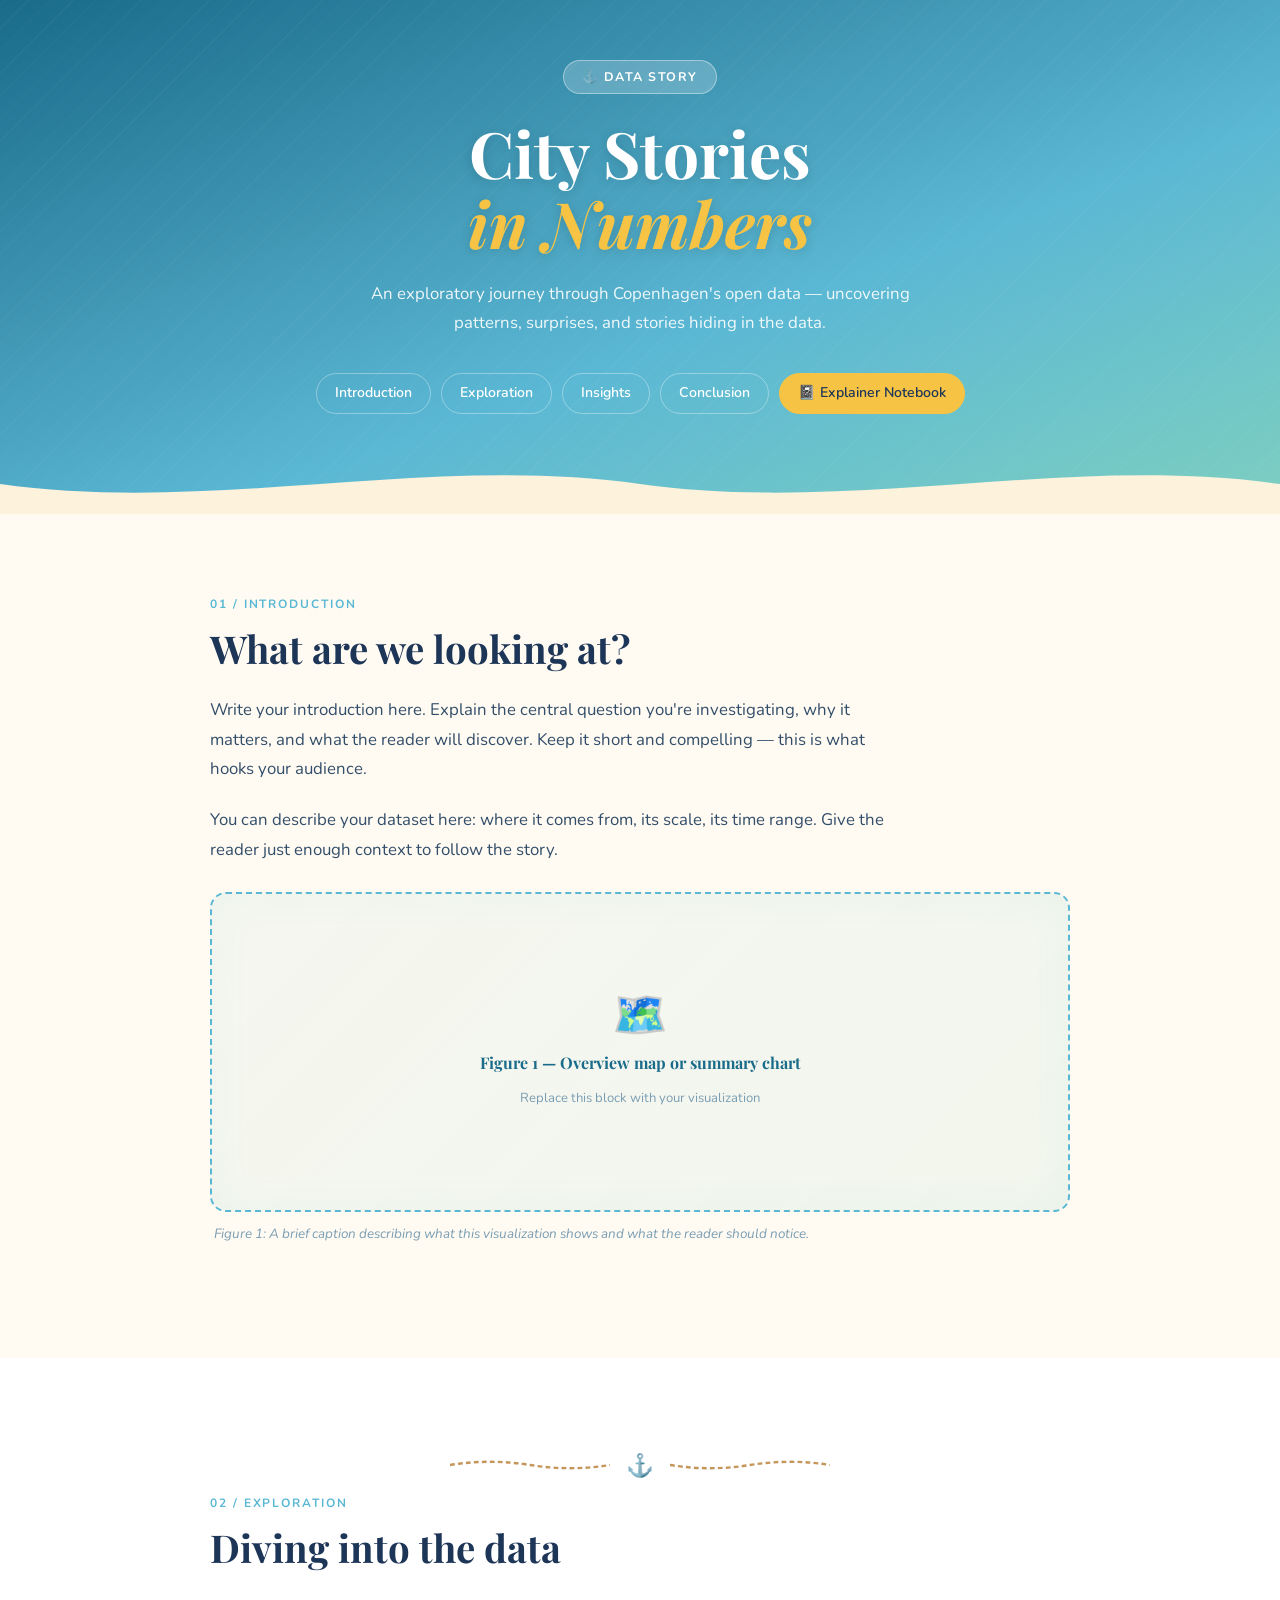
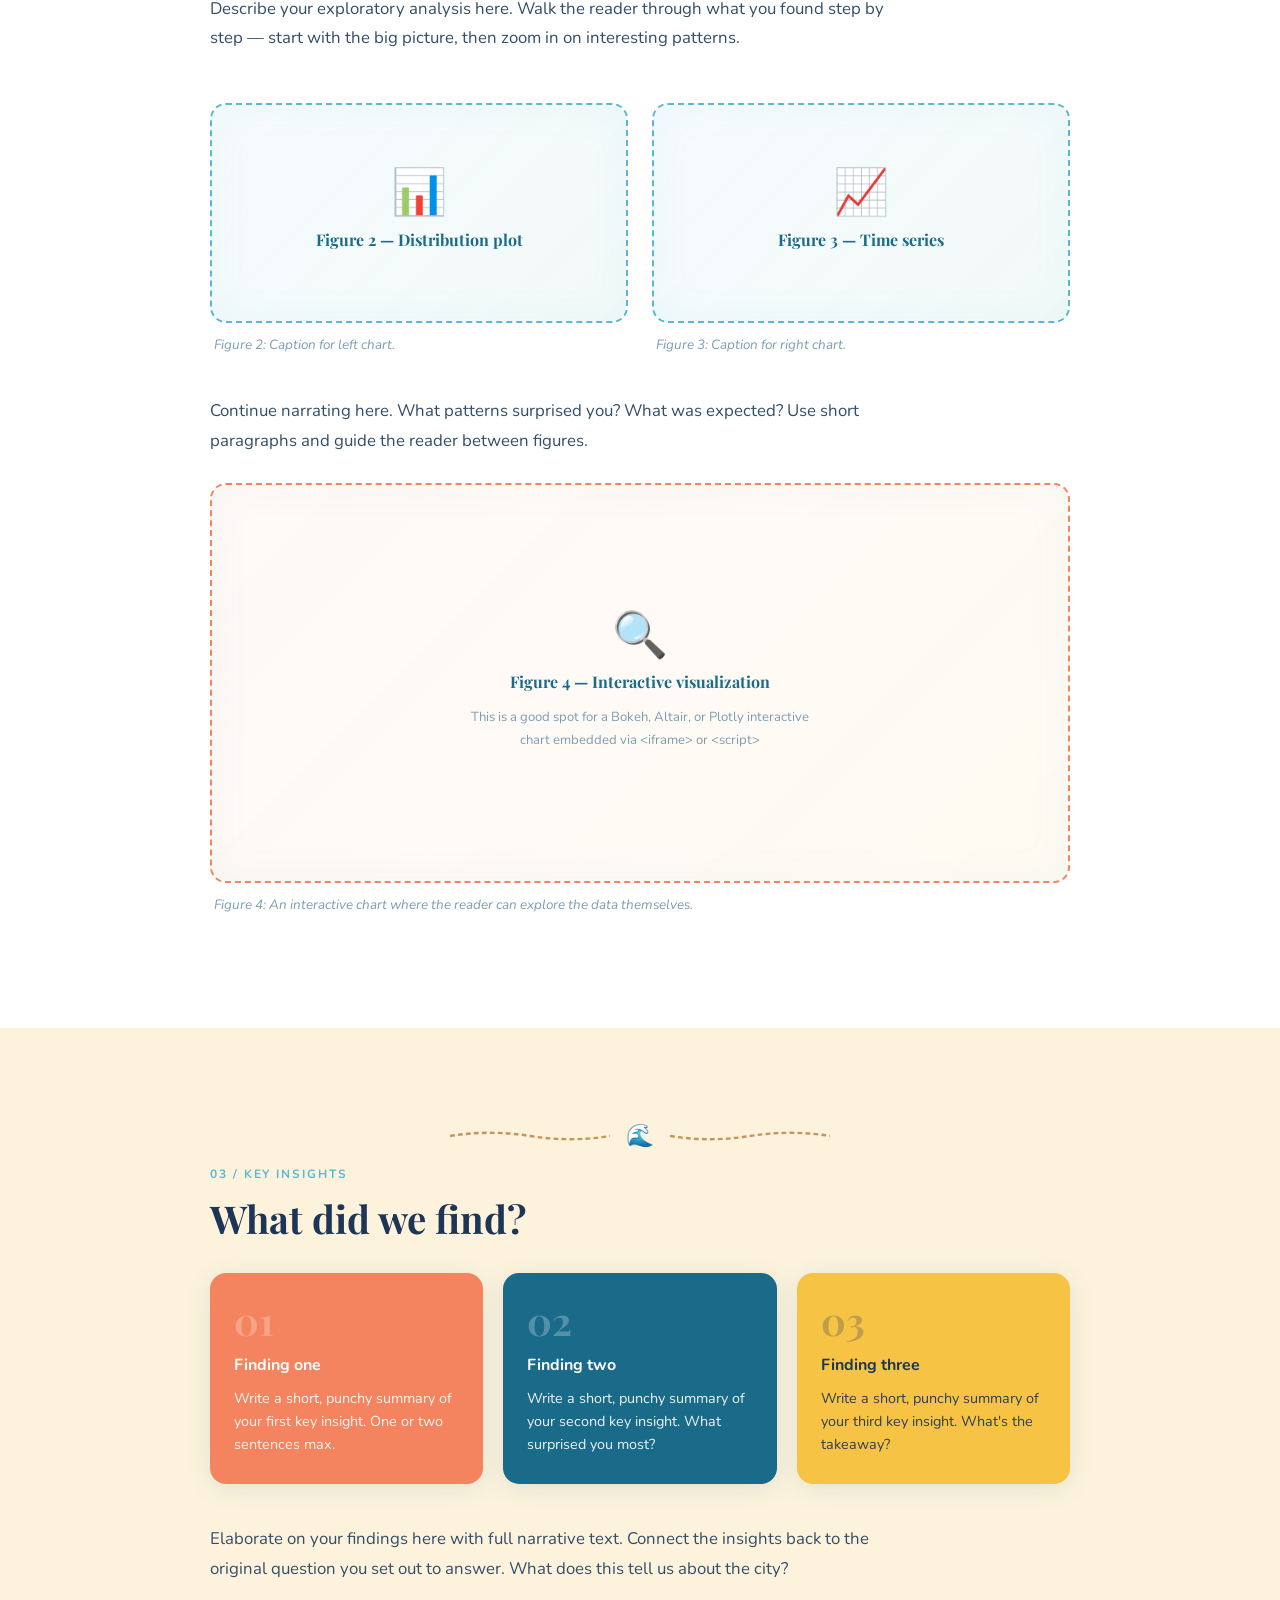
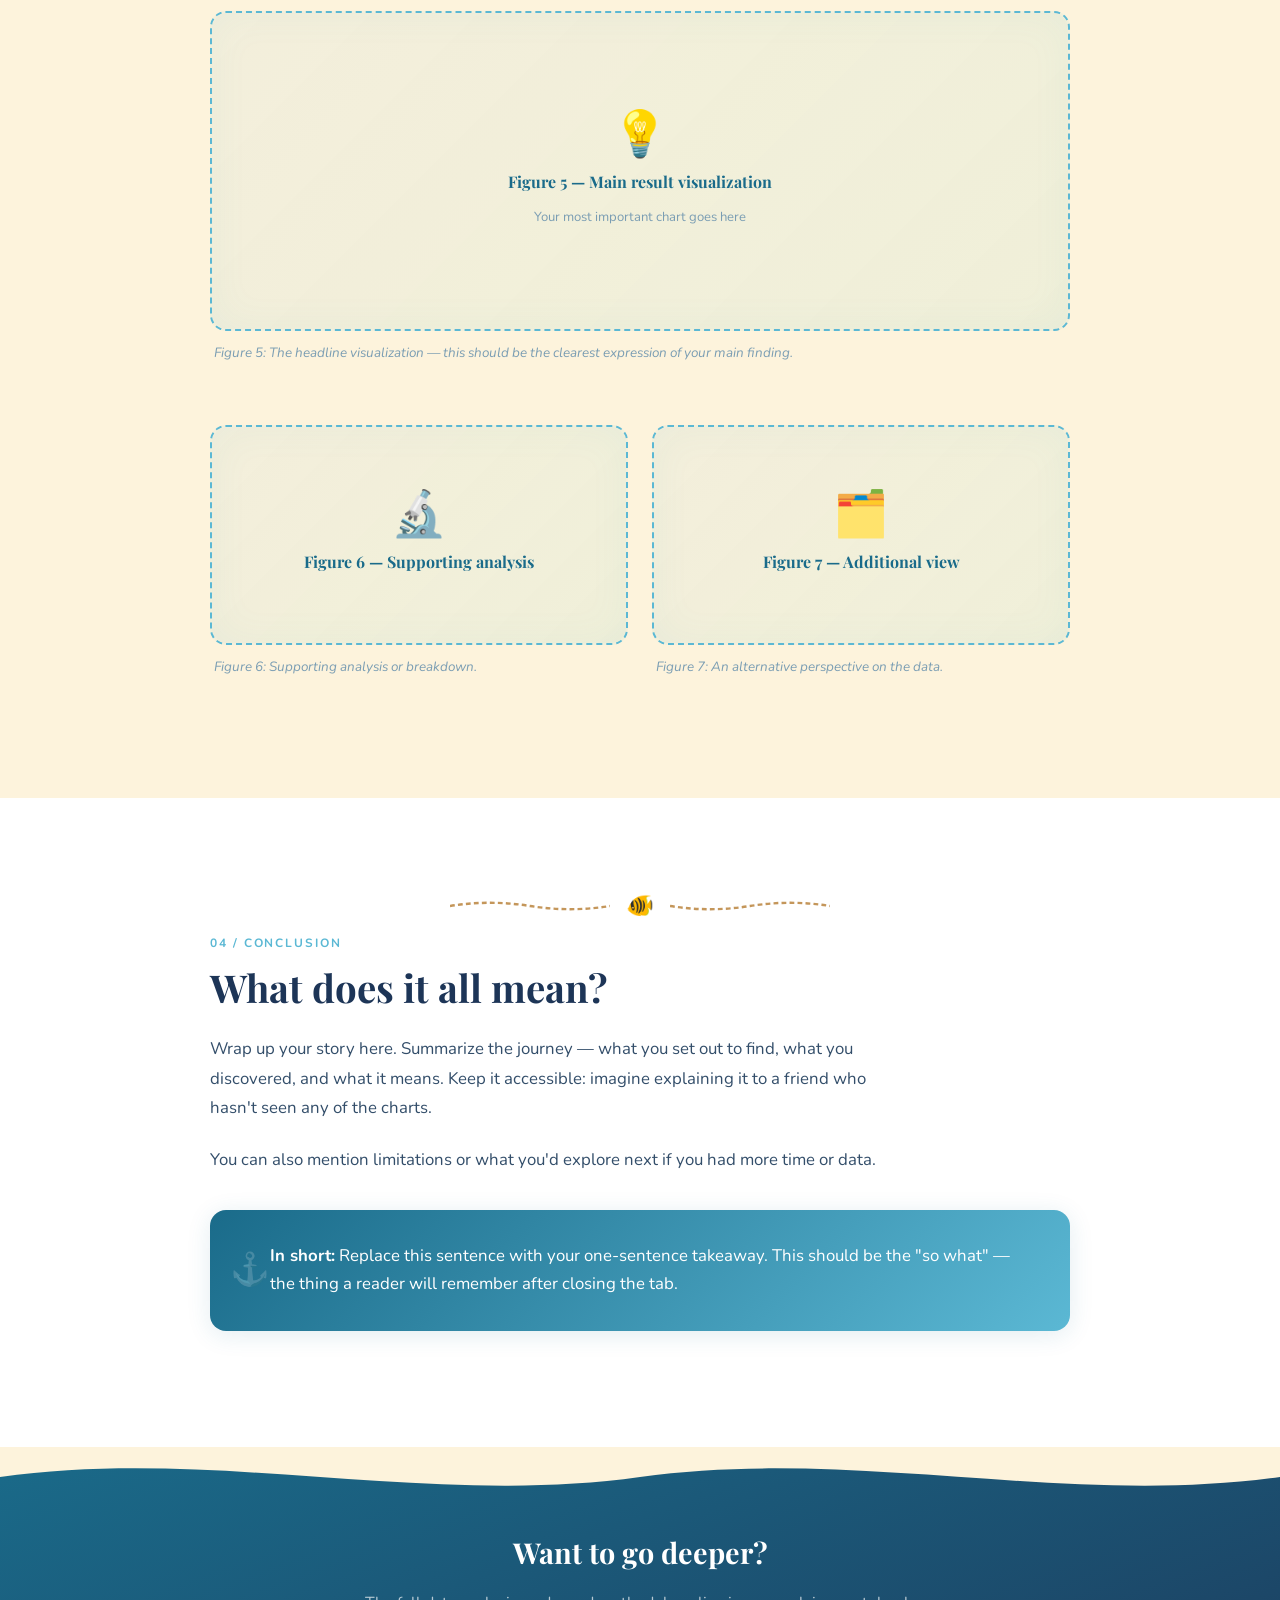
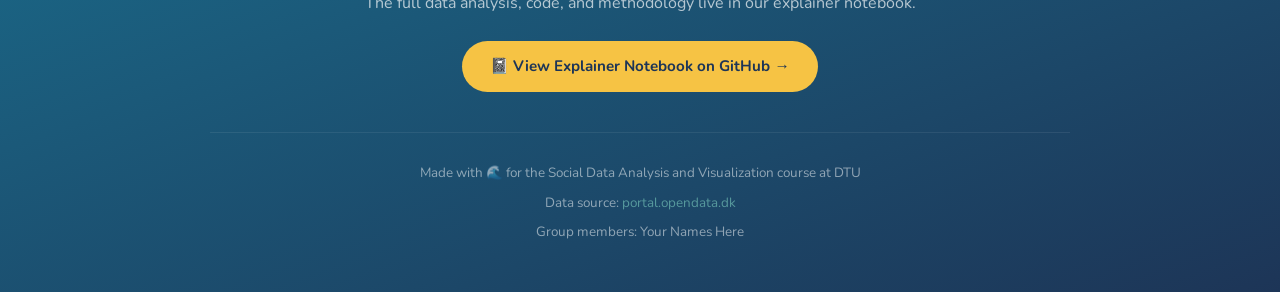
==== index.html @ cef535d0 "happy style website" ====
<!DOCTYPE html>
<html lang="en">
<head>
  <meta charset="UTF-8" />
  <meta name="viewport" content="width=device-width, initial-scale=1.0" />
  <title>Copenhagen City Data — A Data Story</title>
  <link rel="stylesheet" href="style.css" />
  <link href="https://fonts.googleapis.com/css2?family=Playfair+Display:ital,wght@0,700;1,400&family=Nunito:wght@400;600;700&display=swap" rel="stylesheet" />
</head>
<body>

  <!-- ░░ HEADER ░░ -->
  <header class="site-header">
    <div class="waves-top">
      <svg viewBox="0 0 1440 80" preserveAspectRatio="none" xmlns="http://www.w3.org/2000/svg">
        <path d="M0,40 C240,80 480,0 720,40 C960,80 1200,0 1440,40 L1440,80 L0,80 Z" fill="var(--sand)"/>
      </svg>
    </div>
    <div class="header-inner">
      <div class="header-badge">⚓ Data Story</div>
      <h1 class="site-title">City Stories<br /><em>in Numbers</em></h1>
      <p class="site-subtitle">
        An exploratory journey through Copenhagen's open data — uncovering patterns, surprises, and stories hiding in the data.
      </p>
      <nav class="site-nav">
        <a href="#intro">Introduction</a>
        <a href="#exploration">Exploration</a>
        <a href="#insights">Insights</a>
        <a href="#conclusion">Conclusion</a>
        <a href="#notebook" class="nav-highlight">📓 Explainer Notebook</a>
      </nav>
    </div>
  </header>

  <main>

    <!-- ░░ SECTION 1 — INTRODUCTION ░░ -->
    <section id="intro" class="section section--intro">
      <div class="section-inner">
        <div class="section-label">01 / Introduction</div>
        <h2 class="section-title">What are we looking at?</h2>
        <p class="body-text">
          Write your introduction here. Explain the central question you're investigating, why it matters, and what the reader will discover. Keep it short and compelling — this is what hooks your audience.
        </p>
        <p class="body-text">
          You can describe your dataset here: where it comes from, its scale, its time range. Give the reader just enough context to follow the story.
        </p>

        <!-- FIGURE PLACEHOLDER -->
        <div class="figure-placeholder">
          <div class="figure-placeholder__inner">
            <span class="figure-placeholder__icon">🗺️</span>
            <span class="figure-placeholder__label">Figure 1 — Overview map or summary chart</span>
            <span class="figure-placeholder__hint">Replace this block with your visualization</span>
          </div>
        </div>

        <p class="caption">Figure 1: A brief caption describing what this visualization shows and what the reader should notice.</p>
      </div>
    </section>

    <!-- ░░ SECTION 2 — EXPLORATION ░░ -->
    <section id="exploration" class="section section--exploration">
      <div class="rope-divider">
        <svg viewBox="0 0 200 20" xmlns="http://www.w3.org/2000/svg"><path d="M0,10 Q50,2 100,10 Q150,18 200,10" stroke="var(--rope)" stroke-width="3" fill="none" stroke-dasharray="6 4"/></svg>
        <span>⚓</span>
        <svg viewBox="0 0 200 20" xmlns="http://www.w3.org/2000/svg"><path d="M0,10 Q50,18 100,10 Q150,2 200,10" stroke="var(--rope)" stroke-width="3" fill="none" stroke-dasharray="6 4"/></svg>
      </div>
      <div class="section-inner">
        <div class="section-label">02 / Exploration</div>
        <h2 class="section-title">Diving into the data</h2>
        <p class="body-text">
          Describe your exploratory analysis here. Walk the reader through what you found step by step — start with the big picture, then zoom in on interesting patterns.
        </p>

        <!-- TWO-COLUMN FIGURES -->
        <div class="figure-grid figure-grid--2col">
          <div>
            <div class="figure-placeholder figure-placeholder--sm">
              <div class="figure-placeholder__inner">
                <span class="figure-placeholder__icon">📊</span>
                <span class="figure-placeholder__label">Figure 2 — Distribution plot</span>
              </div>
            </div>
            <p class="caption">Figure 2: Caption for left chart.</p>
          </div>
          <div>
            <div class="figure-placeholder figure-placeholder--sm">
              <div class="figure-placeholder__inner">
                <span class="figure-placeholder__icon">📈</span>
                <span class="figure-placeholder__label">Figure 3 — Time series</span>
              </div>
            </div>
            <p class="caption">Figure 3: Caption for right chart.</p>
          </div>
        </div>

        <p class="body-text">
          Continue narrating here. What patterns surprised you? What was expected? Use short paragraphs and guide the reader between figures.
        </p>

        <!-- WIDE INTERACTIVE FIGURE -->
        <div class="figure-placeholder figure-placeholder--interactive">
          <div class="figure-placeholder__inner">
            <span class="figure-placeholder__icon">🔍</span>
            <span class="figure-placeholder__label">Figure 4 — Interactive visualization</span>
            <span class="figure-placeholder__hint">This is a good spot for a Bokeh, Altair, or Plotly interactive chart embedded via &lt;iframe&gt; or &lt;script&gt;</span>
          </div>
        </div>
        <p class="caption">Figure 4: An interactive chart where the reader can explore the data themselves.</p>
      </div>
    </section>

    <!-- ░░ SECTION 3 — INSIGHTS ░░ -->
    <section id="insights" class="section section--insights">
      <div class="rope-divider">
        <svg viewBox="0 0 200 20" xmlns="http://www.w3.org/2000/svg"><path d="M0,10 Q50,2 100,10 Q150,18 200,10" stroke="var(--rope)" stroke-width="3" fill="none" stroke-dasharray="6 4"/></svg>
        <span>🌊</span>
        <svg viewBox="0 0 200 20" xmlns="http://www.w3.org/2000/svg"><path d="M0,10 Q50,18 100,10 Q150,2 200,10" stroke="var(--rope)" stroke-width="3" fill="none" stroke-dasharray="6 4"/></svg>
      </div>
      <div class="section-inner">
        <div class="section-label">03 / Key Insights</div>
        <h2 class="section-title">What did we find?</h2>

        <!-- INSIGHT CARDS -->
        <div class="insight-cards">
          <div class="insight-card insight-card--coral">
            <div class="insight-card__number">01</div>
            <h3>Finding one</h3>
            <p>Write a short, punchy summary of your first key insight. One or two sentences max.</p>
          </div>
          <div class="insight-card insight-card--blue">
            <div class="insight-card__number">02</div>
            <h3>Finding two</h3>
            <p>Write a short, punchy summary of your second key insight. What surprised you most?</p>
          </div>
          <div class="insight-card insight-card--yellow">
            <div class="insight-card__number">03</div>
            <h3>Finding three</h3>
            <p>Write a short, punchy summary of your third key insight. What's the takeaway?</p>
          </div>
        </div>

        <p class="body-text">
          Elaborate on your findings here with full narrative text. Connect the insights back to the original question you set out to answer. What does this tell us about the city?
        </p>

        <!-- MAIN INSIGHT FIGURE -->
        <div class="figure-placeholder">
          <div class="figure-placeholder__inner">
            <span class="figure-placeholder__icon">💡</span>
            <span class="figure-placeholder__label">Figure 5 — Main result visualization</span>
            <span class="figure-placeholder__hint">Your most important chart goes here</span>
          </div>
        </div>
        <p class="caption">Figure 5: The headline visualization — this should be the clearest expression of your main finding.</p>

        <!-- TWO MORE FIGURES -->
        <div class="figure-grid figure-grid--2col">
          <div>
            <div class="figure-placeholder figure-placeholder--sm">
              <div class="figure-placeholder__inner">
                <span class="figure-placeholder__icon">🔬</span>
                <span class="figure-placeholder__label">Figure 6 — Supporting analysis</span>
              </div>
            </div>
            <p class="caption">Figure 6: Supporting analysis or breakdown.</p>
          </div>
          <div>
            <div class="figure-placeholder figure-placeholder--sm">
              <div class="figure-placeholder__inner">
                <span class="figure-placeholder__icon">🗂️</span>
                <span class="figure-placeholder__label">Figure 7 — Additional view</span>
              </div>
            </div>
            <p class="caption">Figure 7: An alternative perspective on the data.</p>
          </div>
        </div>
      </div>
    </section>

    <!-- ░░ SECTION 4 — CONCLUSION ░░ -->
    <section id="conclusion" class="section section--conclusion">
      <div class="rope-divider">
        <svg viewBox="0 0 200 20" xmlns="http://www.w3.org/2000/svg"><path d="M0,10 Q50,2 100,10 Q150,18 200,10" stroke="var(--rope)" stroke-width="3" fill="none" stroke-dasharray="6 4"/></svg>
        <span>🐠</span>
        <svg viewBox="0 0 200 20" xmlns="http://www.w3.org/2000/svg"><path d="M0,10 Q50,18 100,10 Q150,2 200,10" stroke="var(--rope)" stroke-width="3" fill="none" stroke-dasharray="6 4"/></svg>
      </div>
      <div class="section-inner">
        <div class="section-label">04 / Conclusion</div>
        <h2 class="section-title">What does it all mean?</h2>
        <p class="body-text">
          Wrap up your story here. Summarize the journey — what you set out to find, what you discovered, and what it means. Keep it accessible: imagine explaining it to a friend who hasn't seen any of the charts.
        </p>
        <p class="body-text">
          You can also mention limitations or what you'd explore next if you had more time or data.
        </p>

        <div class="conclusion-box">
          <span class="conclusion-box__anchor">⚓</span>
          <p><strong>In short:</strong> Replace this sentence with your one-sentence takeaway. This should be the "so what" — the thing a reader will remember after closing the tab.</p>
        </div>
      </div>
    </section>

  </main>

  <!-- ░░ FOOTER ░░ -->
  <footer class="site-footer" id="notebook">
    <div class="waves-bottom">
      <svg viewBox="0 0 1440 80" preserveAspectRatio="none" xmlns="http://www.w3.org/2000/svg">
        <path d="M0,40 C240,0 480,80 720,40 C960,0 1200,80 1440,40 L1440,0 L0,0 Z" fill="var(--sand)"/>
      </svg>
    </div>
    <div class="footer-inner">
      <h3>Want to go deeper?</h3>
      <p>The full data analysis, code, and methodology live in our explainer notebook.</p>
      <a href="#" class="notebook-link">📓 View Explainer Notebook on GitHub →</a>
      <div class="footer-meta">
        <p>Made with 🌊 for the Social Data Analysis and Visualization course at DTU</p>
        <p>Data source: <a href="https://portal.opendata.dk" target="_blank">portal.opendata.dk</a></p>
        <p>Group members: Your Names Here</p>
      </div>
    </div>
  </footer>

</body>
</html>
---- style.css ----
/* ============================================================
   MARITIME DATA STORY — style.css
   Happy coastal palette: sky blue, coral, sandy yellow, seafoam
   ============================================================ */

/* ── CSS VARIABLES ─────────────────────────────────────────── */
:root {
  --ocean:      #1a6b8a;
  --sky:        #5bb8d4;
  --seafoam:    #7ecfc0;
  --coral:      #f4845f;
  --sun:        #f6c344;
  --sand:       #fdf3dc;
  --light-sand: #fffbf2;
  --dark:       #1d3557;
  --rope:       #c4965a;
  --white:      #ffffff;

  --font-display: 'Playfair Display', Georgia, serif;
  --font-body:    'Nunito', sans-serif;

  --max-w: 860px;
  --radius: 16px;
  --shadow: 0 4px 24px rgba(26, 107, 138, 0.12);
}

/* ── RESET & BASE ───────────────────────────────────────────── */
*, *::before, *::after { box-sizing: border-box; margin: 0; padding: 0; }

html { scroll-behavior: smooth; }

body {
  font-family: var(--font-body);
  background-color: var(--light-sand);
  color: var(--dark);
  line-height: 1.75;
  overflow-x: hidden;
}

/* ── HEADER ─────────────────────────────────────────────────── */
.site-header {
  position: relative;
  background: linear-gradient(160deg, var(--ocean) 0%, var(--sky) 60%, var(--seafoam) 100%);
  color: var(--white);
  padding: 60px 20px 100px;
  text-align: center;
  overflow: hidden;
}

/* subtle wave texture overlay */
.site-header::before {
  content: '';
  position: absolute;
  inset: 0;
  background-image: repeating-linear-gradient(
    -45deg,
    rgba(255,255,255,0.03) 0px,
    rgba(255,255,255,0.03) 1px,
    transparent 1px,
    transparent 16px
  );
  pointer-events: none;
}

.waves-top {
  position: absolute;
  bottom: 0; left: 0; right: 0;
  line-height: 0;
}
.waves-top svg { width: 100%; height: 60px; display: block; }

.header-inner {
  position: relative;
  max-width: var(--max-w);
  margin: 0 auto;
  animation: fadeUp 0.8s ease both;
}

.header-badge {
  display: inline-block;
  background: rgba(255,255,255,0.2);
  border: 1.5px solid rgba(255,255,255,0.4);
  border-radius: 999px;
  font-size: 0.78rem;
  font-weight: 700;
  letter-spacing: 0.12em;
  text-transform: uppercase;
  padding: 5px 18px;
  margin-bottom: 24px;
}

.site-title {
  font-family: var(--font-display);
  font-size: clamp(2.4rem, 6vw, 4rem);
  line-height: 1.1;
  margin-bottom: 20px;
  text-shadow: 0 2px 12px rgba(0,0,0,0.15);
}
.site-title em {
  font-style: italic;
  color: var(--sun);
}

.site-subtitle {
  font-size: 1.05rem;
  opacity: 0.9;
  max-width: 580px;
  margin: 0 auto 36px;
}

/* NAV */
.site-nav {
  display: flex;
  flex-wrap: wrap;
  justify-content: center;
  gap: 10px;
}
.site-nav a {
  color: var(--white);
  text-decoration: none;
  font-size: 0.88rem;
  font-weight: 600;
  padding: 7px 18px;
  border: 1.5px solid rgba(255,255,255,0.35);
  border-radius: 999px;
  transition: background 0.2s, border-color 0.2s;
}
.site-nav a:hover {
  background: rgba(255,255,255,0.18);
  border-color: rgba(255,255,255,0.7);
}
.site-nav .nav-highlight {
  background: var(--sun);
  color: var(--dark);
  border-color: var(--sun);
}
.site-nav .nav-highlight:hover {
  background: #f9d06a;
  border-color: #f9d06a;
}

/* ── SECTION BASE ────────────────────────────────────────────── */
.section {
  padding: 80px 20px;
}
.section-inner {
  max-width: var(--max-w);
  margin: 0 auto;
}
.section-label {
  font-size: 0.75rem;
  font-weight: 700;
  letter-spacing: 0.16em;
  text-transform: uppercase;
  color: var(--sky);
  margin-bottom: 10px;
}
.section-title {
  font-family: var(--font-display);
  font-size: clamp(1.6rem, 3.5vw, 2.4rem);
  color: var(--dark);
  margin-bottom: 24px;
  line-height: 1.2;
}
.body-text {
  font-size: 1.05rem;
  color: #334e6a;
  margin-bottom: 22px;
  max-width: 680px;
}

/* ── ALTERNATING SECTION BACKGROUNDS ────────────────────────── */
.section--intro      { background: var(--light-sand); }
.section--exploration{ background: var(--white); }
.section--insights   { background: var(--sand); }
.section--conclusion { background: var(--white); }

/* ── ROPE DIVIDER ────────────────────────────────────────────── */
.rope-divider {
  display: flex;
  align-items: center;
  justify-content: center;
  gap: 16px;
  padding: 8px 20px;
  font-size: 1.4rem;
}
.rope-divider svg { width: 160px; height: 20px; flex-shrink: 0; }

/* ── FIGURE PLACEHOLDERS ─────────────────────────────────────── */
.figure-placeholder {
  width: 100%;
  min-height: 320px;
  border: 2.5px dashed var(--sky);
  border-radius: var(--radius);
  background: linear-gradient(135deg, rgba(91,184,212,0.06) 0%, rgba(126,207,192,0.1) 100%);
  display: flex;
  align-items: center;
  justify-content: center;
  margin: 28px 0 10px;
  transition: border-color 0.2s, background 0.2s;
  position: relative;
  overflow: hidden;
}

/* soft inner glow */
.figure-placeholder::after {
  content: '';
  position: absolute;
  inset: 0;
  border-radius: var(--radius);
  box-shadow: inset 0 0 40px rgba(91,184,212,0.06);
  pointer-events: none;
}

.figure-placeholder:hover {
  border-color: var(--ocean);
  background: linear-gradient(135deg, rgba(91,184,212,0.1) 0%, rgba(126,207,192,0.15) 100%);
}

.figure-placeholder--sm { min-height: 220px; }

.figure-placeholder--interactive {
  min-height: 400px;
  border-color: var(--coral);
  background: linear-gradient(135deg, rgba(244,132,95,0.05) 0%, rgba(246,195,68,0.07) 100%);
}
.figure-placeholder--interactive:hover { border-color: #d96a43; }

.figure-placeholder__inner {
  display: flex;
  flex-direction: column;
  align-items: center;
  gap: 10px;
  text-align: center;
  padding: 24px;
}
.figure-placeholder__icon  { font-size: 2.8rem; line-height: 1; }
.figure-placeholder__label {
  font-family: var(--font-display);
  font-size: 1rem;
  color: var(--ocean);
  font-weight: 700;
}
.figure-placeholder__hint {
  font-size: 0.82rem;
  color: #7a9db3;
  max-width: 340px;
}

/* ── CAPTION ─────────────────────────────────────────────────── */
.caption {
  font-size: 0.84rem;
  color: #7a9db3;
  font-style: italic;
  margin-bottom: 32px;
  padding-left: 4px;
}

/* ── FIGURE GRID ─────────────────────────────────────────────── */
.figure-grid { margin: 16px 0 8px; }
.figure-grid--2col {
  display: grid;
  grid-template-columns: 1fr 1fr;
  gap: 24px;
}
@media (max-width: 600px) {
  .figure-grid--2col { grid-template-columns: 1fr; }
}

/* ── INSIGHT CARDS ───────────────────────────────────────────── */
.insight-cards {
  display: grid;
  grid-template-columns: repeat(3, 1fr);
  gap: 20px;
  margin: 32px 0 40px;
}
@media (max-width: 680px) {
  .insight-cards { grid-template-columns: 1fr; }
}

.insight-card {
  border-radius: var(--radius);
  padding: 28px 24px;
  box-shadow: var(--shadow);
  position: relative;
  transition: transform 0.2s, box-shadow 0.2s;
}
.insight-card:hover {
  transform: translateY(-4px);
  box-shadow: 0 10px 32px rgba(26,107,138,0.18);
}

.insight-card--coral  { background: var(--coral); color: var(--white); }
.insight-card--blue   { background: var(--ocean); color: var(--white); }
.insight-card--yellow { background: var(--sun);   color: var(--dark); }

.insight-card__number {
  font-family: var(--font-display);
  font-size: 2.4rem;
  font-weight: 700;
  opacity: 0.25;
  line-height: 1;
  margin-bottom: 12px;
}
.insight-card h3 {
  font-size: 1rem;
  font-weight: 700;
  margin-bottom: 8px;
}
.insight-card p { font-size: 0.9rem; line-height: 1.6; opacity: 0.92; }

/* ── CONCLUSION BOX ──────────────────────────────────────────── */
.conclusion-box {
  background: linear-gradient(135deg, var(--ocean) 0%, var(--sky) 100%);
  color: var(--white);
  border-radius: var(--radius);
  padding: 32px 36px 32px 60px;
  margin: 36px 0;
  position: relative;
  font-size: 1.05rem;
  line-height: 1.7;
  box-shadow: var(--shadow);
}
.conclusion-box__anchor {
  position: absolute;
  left: 20px;
  top: 50%;
  transform: translateY(-50%);
  font-size: 2rem;
  opacity: 0.4;
}

/* ── FOOTER ──────────────────────────────────────────────────── */
.site-footer {
  position: relative;
  background: linear-gradient(160deg, var(--ocean), var(--dark));
  color: rgba(255,255,255,0.85);
  text-align: center;
  padding: 80px 20px 48px;
}
.waves-bottom {
  position: absolute;
  top: 0; left: 0; right: 0;
  line-height: 0;
}
.waves-bottom svg { width: 100%; height: 60px; display: block; }

.footer-inner {
  position: relative;
  max-width: var(--max-w);
  margin: 0 auto;
}
.footer-inner h3 {
  font-family: var(--font-display);
  font-size: 1.8rem;
  color: var(--white);
  margin-bottom: 12px;
}
.footer-inner > p { margin-bottom: 24px; opacity: 0.8; }

.notebook-link {
  display: inline-block;
  background: var(--sun);
  color: var(--dark);
  text-decoration: none;
  font-weight: 700;
  font-size: 0.95rem;
  padding: 12px 28px;
  border-radius: 999px;
  transition: background 0.2s, transform 0.15s;
  margin-bottom: 40px;
}
.notebook-link:hover { background: #f9d06a; transform: translateY(-2px); }

.footer-meta {
  border-top: 1px solid rgba(255,255,255,0.12);
  padding-top: 28px;
  font-size: 0.84rem;
  opacity: 0.6;
  display: flex;
  flex-direction: column;
  gap: 6px;
}
.footer-meta a { color: var(--seafoam); text-decoration: none; }
.footer-meta a:hover { color: var(--sun); }

/* ── ANIMATIONS ──────────────────────────────────────────────── */
@keyframes fadeUp {
  from { opacity: 0; transform: translateY(24px); }
  to   { opacity: 1; transform: translateY(0); }
}

/* ── SCROLLBAR ───────────────────────────────────────────────── */
::-webkit-scrollbar { width: 8px; }
::-webkit-scrollbar-track { background: var(--sand); }
::-webkit-scrollbar-thumb { background: var(--sky); border-radius: 999px; }
::-webkit-scrollbar-thumb:hover { background: var(--ocean); }
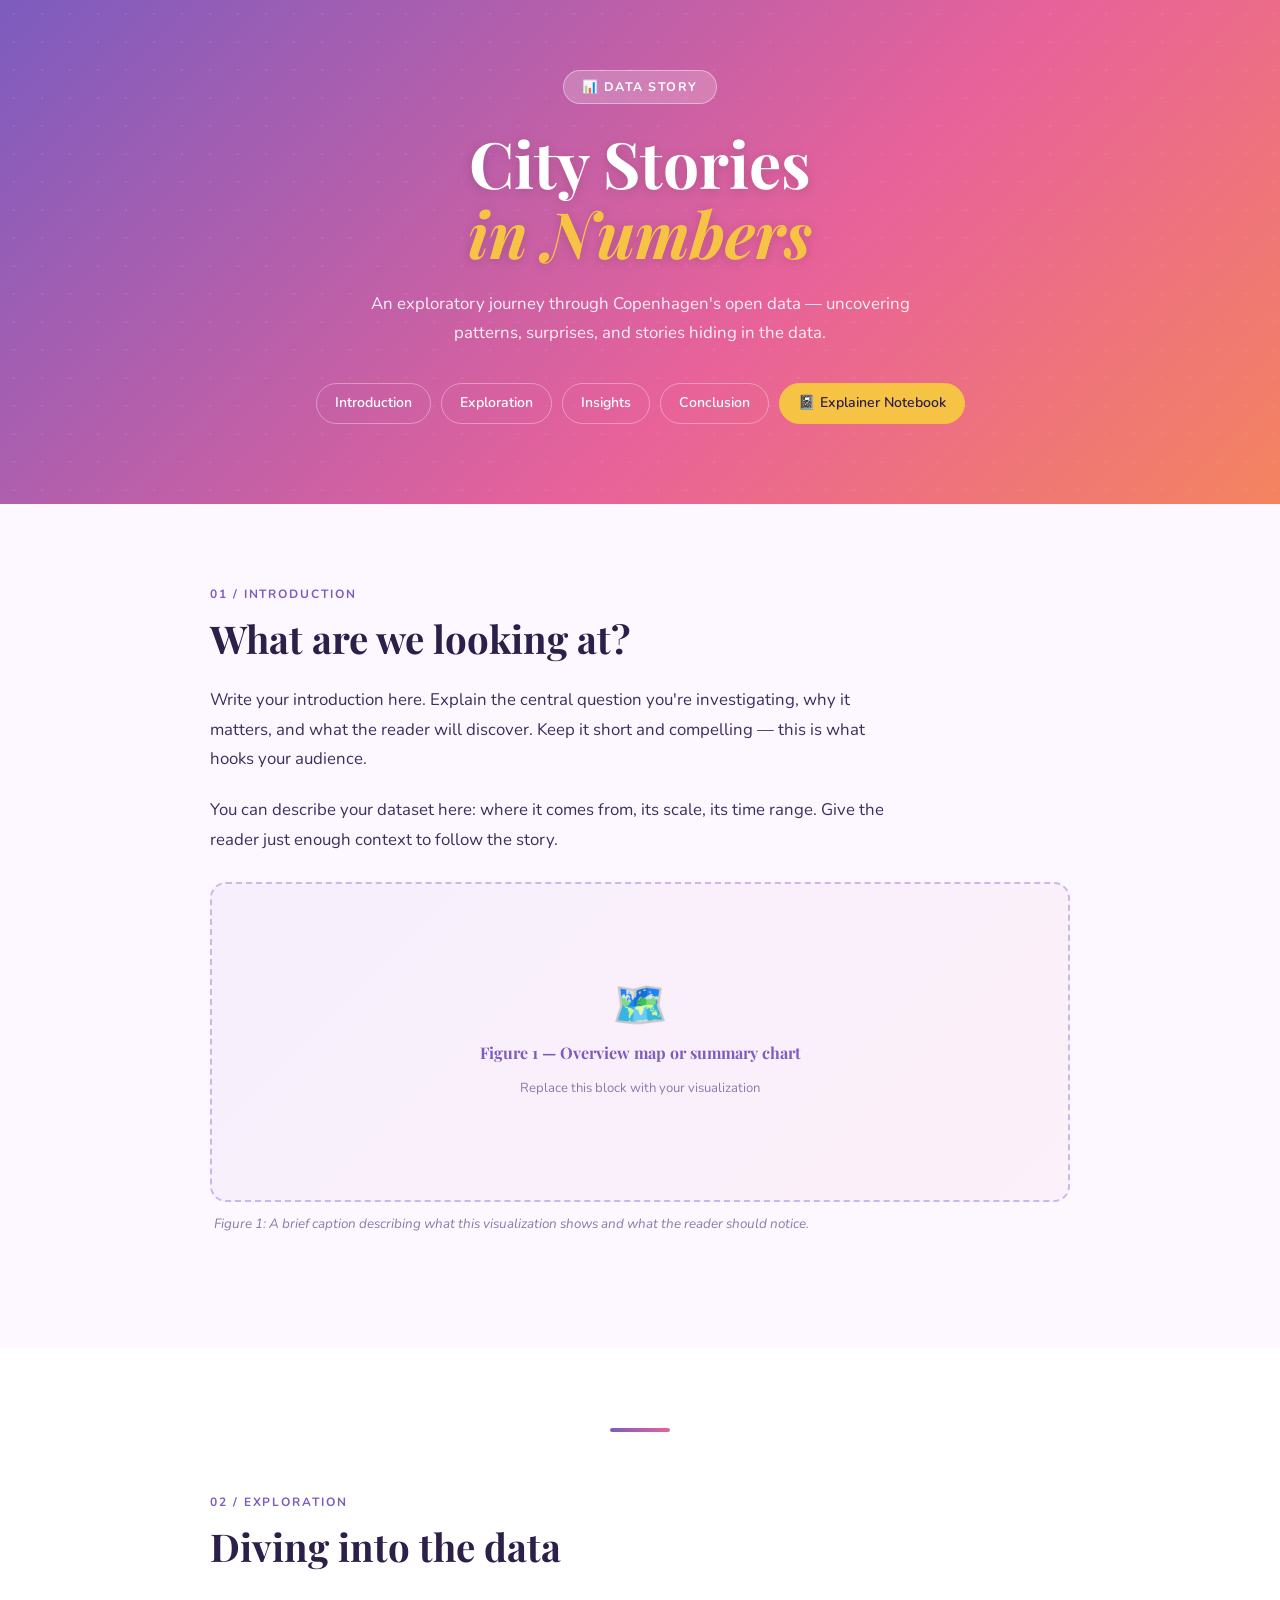
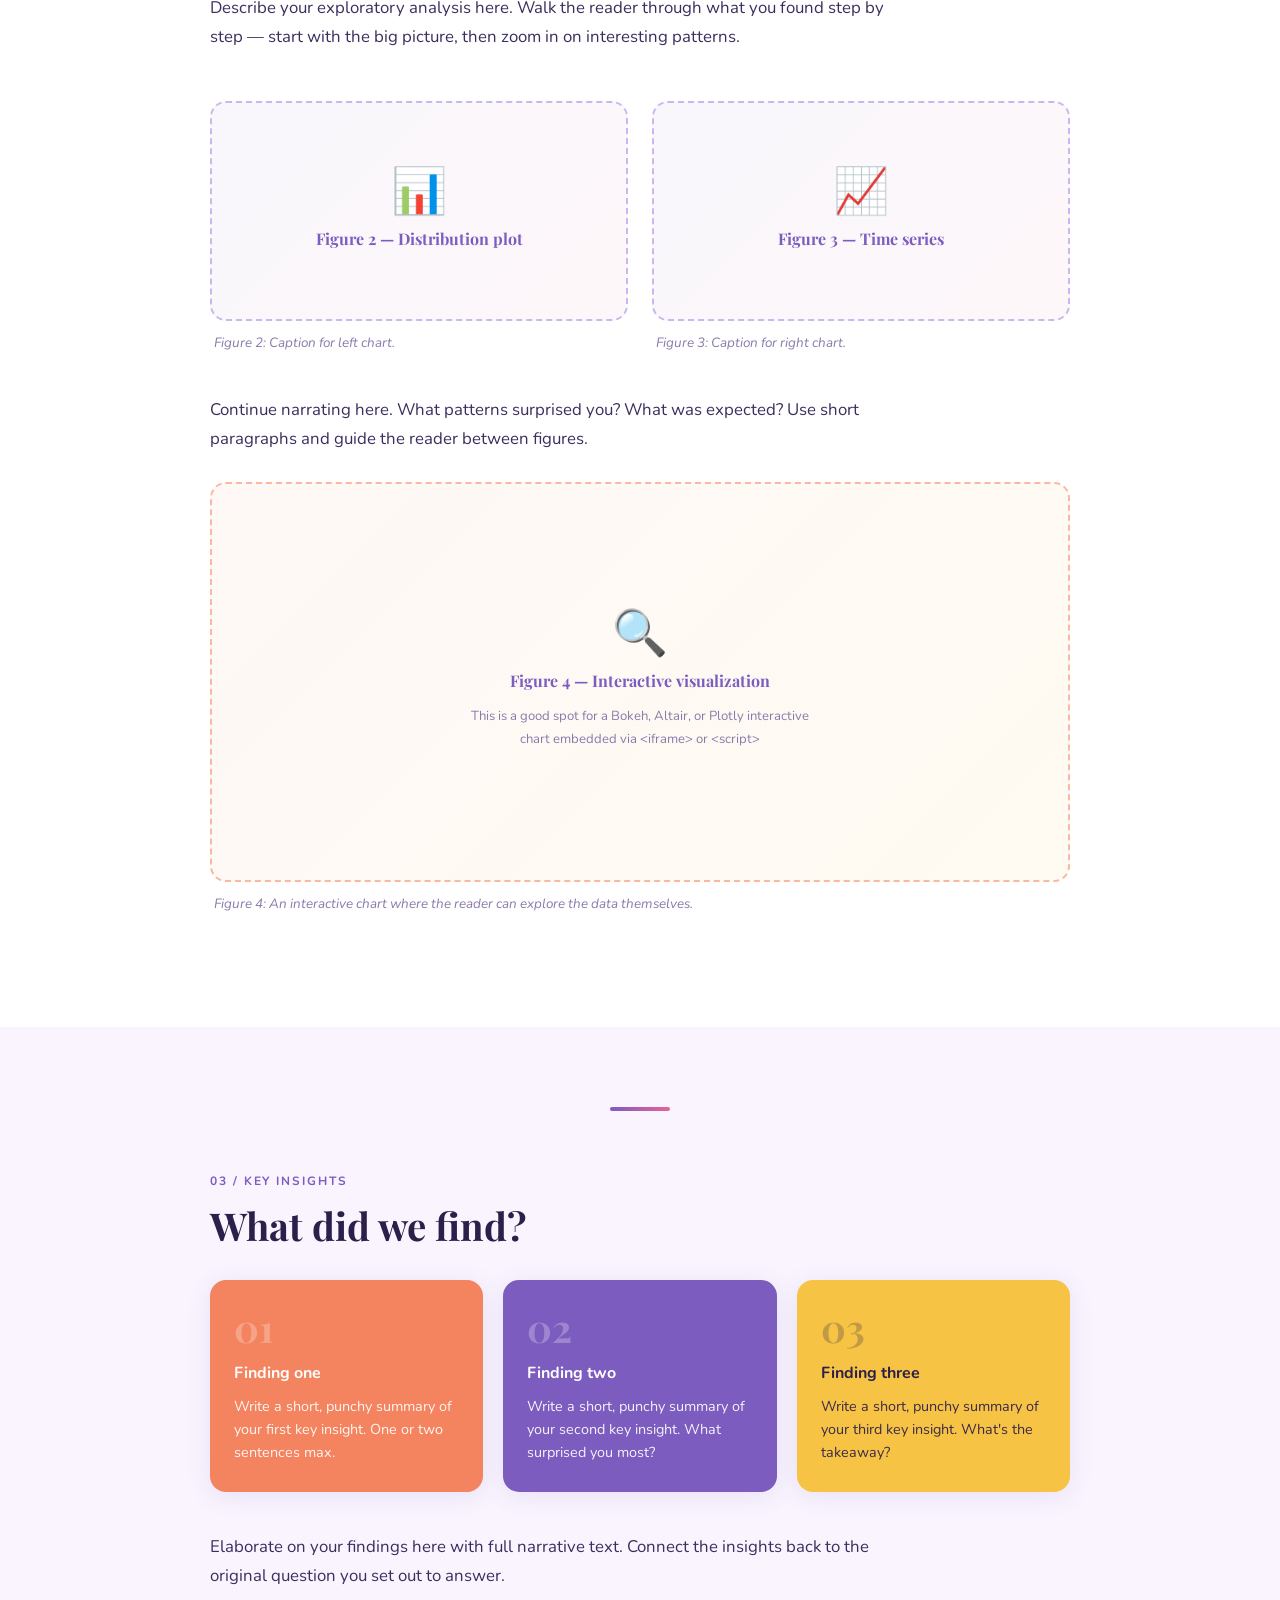
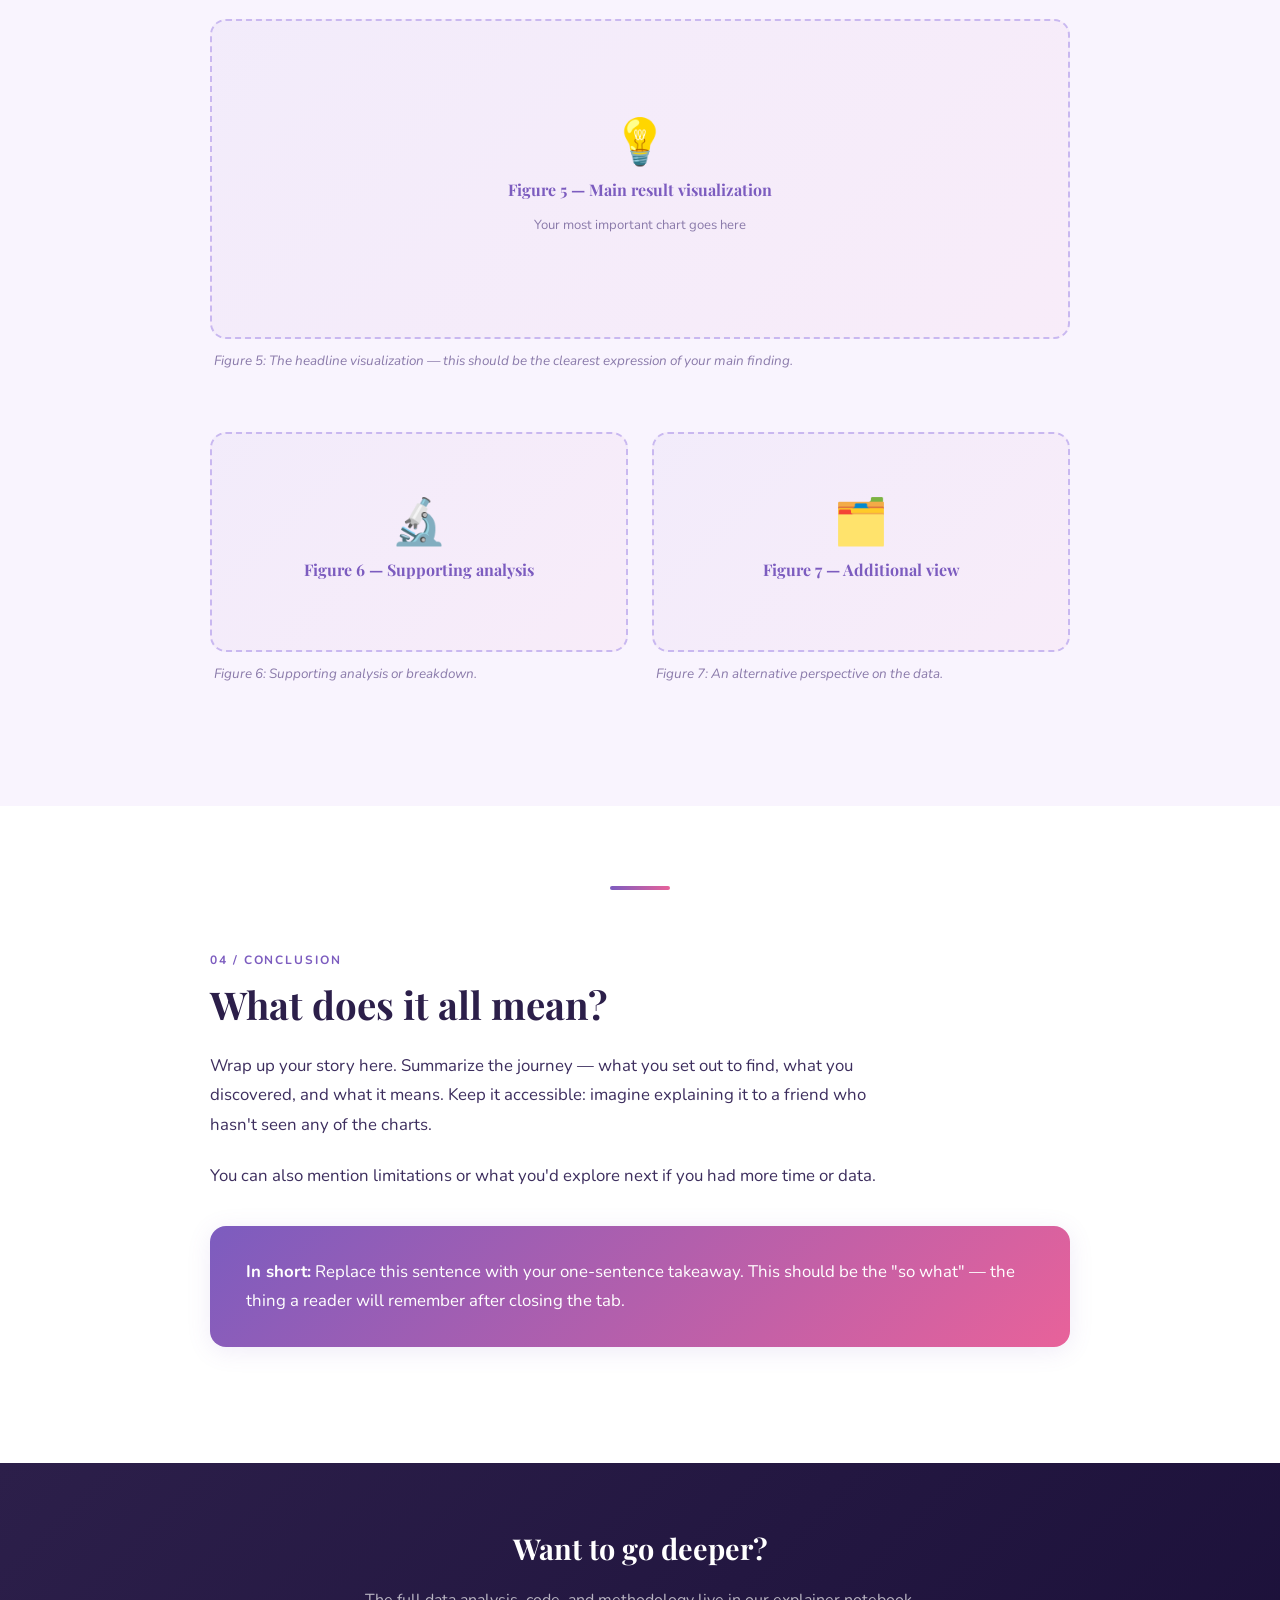
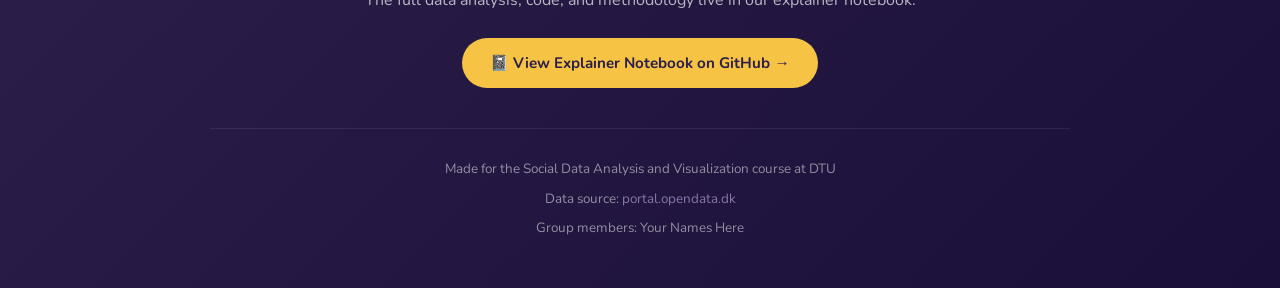
==== commit 01d35209: "remove ocan things" ====
--- a/index.html
+++ b/index.html
@@ -8,16 +8,11 @@
   <link href="https://fonts.googleapis.com/css2?family=Playfair+Display:ital,wght@0,700;1,400&family=Nunito:wght@400;600;700&display=swap" rel="stylesheet" />
 </head>
 <body>
-
+ 
   <!-- ░░ HEADER ░░ -->
   <header class="site-header">
-    <div class="waves-top">
-      <svg viewBox="0 0 1440 80" preserveAspectRatio="none" xmlns="http://www.w3.org/2000/svg">
-        <path d="M0,40 C240,80 480,0 720,40 C960,80 1200,0 1440,40 L1440,80 L0,80 Z" fill="var(--sand)"/>
-      </svg>
-    </div>
     <div class="header-inner">
-      <div class="header-badge">⚓ Data Story</div>
+      <div class="header-badge">📊 Data Story</div>
       <h1 class="site-title">City Stories<br /><em>in Numbers</em></h1>
       <p class="site-subtitle">
         An exploratory journey through Copenhagen's open data — uncovering patterns, surprises, and stories hiding in the data.
@@ -31,9 +26,9 @@
       </nav>
     </div>
   </header>
-
+ 
   <main>
-
+ 
     <!-- ░░ SECTION 1 — INTRODUCTION ░░ -->
     <section id="intro" class="section section--intro">
       <div class="section-inner">
@@ -45,8 +40,7 @@
         <p class="body-text">
           You can describe your dataset here: where it comes from, its scale, its time range. Give the reader just enough context to follow the story.
         </p>
-
-        <!-- FIGURE PLACEHOLDER -->
+ 
         <div class="figure-placeholder">
           <div class="figure-placeholder__inner">
             <span class="figure-placeholder__icon">🗺️</span>
@@ -54,26 +48,20 @@
             <span class="figure-placeholder__hint">Replace this block with your visualization</span>
           </div>
         </div>
-
         <p class="caption">Figure 1: A brief caption describing what this visualization shows and what the reader should notice.</p>
       </div>
     </section>
-
+ 
     <!-- ░░ SECTION 2 — EXPLORATION ░░ -->
     <section id="exploration" class="section section--exploration">
-      <div class="rope-divider">
-        <svg viewBox="0 0 200 20" xmlns="http://www.w3.org/2000/svg"><path d="M0,10 Q50,2 100,10 Q150,18 200,10" stroke="var(--rope)" stroke-width="3" fill="none" stroke-dasharray="6 4"/></svg>
-        <span>⚓</span>
-        <svg viewBox="0 0 200 20" xmlns="http://www.w3.org/2000/svg"><path d="M0,10 Q50,18 100,10 Q150,2 200,10" stroke="var(--rope)" stroke-width="3" fill="none" stroke-dasharray="6 4"/></svg>
-      </div>
+      <div class="section-divider"></div>
       <div class="section-inner">
         <div class="section-label">02 / Exploration</div>
         <h2 class="section-title">Diving into the data</h2>
         <p class="body-text">
           Describe your exploratory analysis here. Walk the reader through what you found step by step — start with the big picture, then zoom in on interesting patterns.
         </p>
-
-        <!-- TWO-COLUMN FIGURES -->
+ 
         <div class="figure-grid figure-grid--2col">
           <div>
             <div class="figure-placeholder figure-placeholder--sm">
@@ -94,12 +82,11 @@
             <p class="caption">Figure 3: Caption for right chart.</p>
           </div>
         </div>
-
+ 
         <p class="body-text">
           Continue narrating here. What patterns surprised you? What was expected? Use short paragraphs and guide the reader between figures.
         </p>
-
-        <!-- WIDE INTERACTIVE FIGURE -->
+ 
         <div class="figure-placeholder figure-placeholder--interactive">
           <div class="figure-placeholder__inner">
             <span class="figure-placeholder__icon">🔍</span>
@@ -110,19 +97,14 @@
         <p class="caption">Figure 4: An interactive chart where the reader can explore the data themselves.</p>
       </div>
     </section>
-
+ 
     <!-- ░░ SECTION 3 — INSIGHTS ░░ -->
     <section id="insights" class="section section--insights">
-      <div class="rope-divider">
-        <svg viewBox="0 0 200 20" xmlns="http://www.w3.org/2000/svg"><path d="M0,10 Q50,2 100,10 Q150,18 200,10" stroke="var(--rope)" stroke-width="3" fill="none" stroke-dasharray="6 4"/></svg>
-        <span>🌊</span>
-        <svg viewBox="0 0 200 20" xmlns="http://www.w3.org/2000/svg"><path d="M0,10 Q50,18 100,10 Q150,2 200,10" stroke="var(--rope)" stroke-width="3" fill="none" stroke-dasharray="6 4"/></svg>
-      </div>
+      <div class="section-divider"></div>
       <div class="section-inner">
         <div class="section-label">03 / Key Insights</div>
         <h2 class="section-title">What did we find?</h2>
-
-        <!-- INSIGHT CARDS -->
+ 
         <div class="insight-cards">
           <div class="insight-card insight-card--coral">
             <div class="insight-card__number">01</div>
@@ -140,12 +122,11 @@
             <p>Write a short, punchy summary of your third key insight. What's the takeaway?</p>
           </div>
         </div>
-
+ 
         <p class="body-text">
-          Elaborate on your findings here with full narrative text. Connect the insights back to the original question you set out to answer. What does this tell us about the city?
+          Elaborate on your findings here with full narrative text. Connect the insights back to the original question you set out to answer.
         </p>
-
-        <!-- MAIN INSIGHT FIGURE -->
+ 
         <div class="figure-placeholder">
           <div class="figure-placeholder__inner">
             <span class="figure-placeholder__icon">💡</span>
@@ -154,8 +135,7 @@
           </div>
         </div>
         <p class="caption">Figure 5: The headline visualization — this should be the clearest expression of your main finding.</p>
-
-        <!-- TWO MORE FIGURES -->
+ 
         <div class="figure-grid figure-grid--2col">
           <div>
             <div class="figure-placeholder figure-placeholder--sm">
@@ -178,14 +158,10 @@
         </div>
       </div>
     </section>
-
+ 
     <!-- ░░ SECTION 4 — CONCLUSION ░░ -->
     <section id="conclusion" class="section section--conclusion">
-      <div class="rope-divider">
-        <svg viewBox="0 0 200 20" xmlns="http://www.w3.org/2000/svg"><path d="M0,10 Q50,2 100,10 Q150,18 200,10" stroke="var(--rope)" stroke-width="3" fill="none" stroke-dasharray="6 4"/></svg>
-        <span>🐠</span>
-        <svg viewBox="0 0 200 20" xmlns="http://www.w3.org/2000/svg"><path d="M0,10 Q50,18 100,10 Q150,2 200,10" stroke="var(--rope)" stroke-width="3" fill="none" stroke-dasharray="6 4"/></svg>
-      </div>
+      <div class="section-divider"></div>
       <div class="section-inner">
         <div class="section-label">04 / Conclusion</div>
         <h2 class="section-title">What does it all mean?</h2>
@@ -195,34 +171,29 @@
         <p class="body-text">
           You can also mention limitations or what you'd explore next if you had more time or data.
         </p>
-
+ 
         <div class="conclusion-box">
-          <span class="conclusion-box__anchor">⚓</span>
           <p><strong>In short:</strong> Replace this sentence with your one-sentence takeaway. This should be the "so what" — the thing a reader will remember after closing the tab.</p>
         </div>
       </div>
     </section>
-
+ 
   </main>
-
+ 
   <!-- ░░ FOOTER ░░ -->
   <footer class="site-footer" id="notebook">
-    <div class="waves-bottom">
-      <svg viewBox="0 0 1440 80" preserveAspectRatio="none" xmlns="http://www.w3.org/2000/svg">
-        <path d="M0,40 C240,0 480,80 720,40 C960,0 1200,80 1440,40 L1440,0 L0,0 Z" fill="var(--sand)"/>
-      </svg>
-    </div>
     <div class="footer-inner">
       <h3>Want to go deeper?</h3>
       <p>The full data analysis, code, and methodology live in our explainer notebook.</p>
       <a href="#" class="notebook-link">📓 View Explainer Notebook on GitHub →</a>
       <div class="footer-meta">
-        <p>Made with 🌊 for the Social Data Analysis and Visualization course at DTU</p>
+        <p>Made for the Social Data Analysis and Visualization course at DTU</p>
         <p>Data source: <a href="https://portal.opendata.dk" target="_blank">portal.opendata.dk</a></p>
         <p>Group members: Your Names Here</p>
       </div>
     </div>
   </footer>
-
+ 
 </body>
 </html>
+ 
--- a/style.css
+++ b/style.css
@@ -1,27 +1,28 @@
 /* ============================================================
-   MARITIME DATA STORY — style.css
-   Happy coastal palette: sky blue, coral, sandy yellow, seafoam
+   CITY DATA STORY — style.css
+   Happy, colorful — no ocean/maritime theme
    ============================================================ */
 
 /* ── CSS VARIABLES ─────────────────────────────────────────── */
 :root {
-  --ocean:      #1a6b8a;
-  --sky:        #5bb8d4;
-  --seafoam:    #7ecfc0;
+  --purple:     #7c5cbf;
+  --pink:       #e8629a;
   --coral:      #f4845f;
   --sun:        #f6c344;
-  --sand:       #fdf3dc;
-  --light-sand: #fffbf2;
-  --dark:       #1d3557;
-  --rope:       #c4965a;
-  --white:      #ffffff;
+  --green:      #5dbf8a;
+  --light-bg:   #fdf8ff;
+  --white-bg:   #ffffff;
+  --soft-bg:    #f9f4fe;
+  --dark:       #2c1f4a;
+  --text:       #3d2e5e;
+  --muted:      #8a7aaa;
 
   --font-display: 'Playfair Display', Georgia, serif;
   --font-body:    'Nunito', sans-serif;
 
   --max-w: 860px;
   --radius: 16px;
-  --shadow: 0 4px 24px rgba(26, 107, 138, 0.12);
+  --shadow: 0 4px 24px rgba(124, 92, 191, 0.12);
 }
 
 /* ── RESET & BASE ───────────────────────────────────────────── */
@@ -31,43 +32,31 @@
 
 body {
   font-family: var(--font-body);
-  background-color: var(--light-sand);
-  color: var(--dark);
+  background-color: var(--light-bg);
+  color: var(--text);
   line-height: 1.75;
   overflow-x: hidden;
 }
 
 /* ── HEADER ─────────────────────────────────────────────────── */
 .site-header {
+  background: linear-gradient(135deg, var(--purple) 0%, var(--pink) 60%, var(--coral) 100%);
+  color: #fff;
+  padding: 70px 20px 80px;
+  text-align: center;
   position: relative;
-  background: linear-gradient(160deg, var(--ocean) 0%, var(--sky) 60%, var(--seafoam) 100%);
-  color: var(--white);
-  padding: 60px 20px 100px;
-  text-align: center;
   overflow: hidden;
 }
 
-/* subtle wave texture overlay */
+/* subtle dot texture */
 .site-header::before {
   content: '';
   position: absolute;
   inset: 0;
-  background-image: repeating-linear-gradient(
-    -45deg,
-    rgba(255,255,255,0.03) 0px,
-    rgba(255,255,255,0.03) 1px,
-    transparent 1px,
-    transparent 16px
-  );
+  background-image: radial-gradient(circle, rgba(255,255,255,0.08) 1px, transparent 1px);
+  background-size: 28px 28px;
   pointer-events: none;
 }
-
-.waves-top {
-  position: absolute;
-  bottom: 0; left: 0; right: 0;
-  line-height: 0;
-}
-.waves-top svg { width: 100%; height: 60px; display: block; }
 
 .header-inner {
   position: relative;
@@ -116,7 +105,7 @@
   gap: 10px;
 }
 .site-nav a {
-  color: var(--white);
+  color: #fff;
   text-decoration: none;
   font-size: 0.88rem;
   font-weight: 600;
@@ -139,6 +128,15 @@
   border-color: #f9d06a;
 }
 
+/* ── SECTION DIVIDER ────────────────────────────────────────── */
+.section-divider {
+  width: 60px;
+  height: 4px;
+  border-radius: 999px;
+  background: linear-gradient(90deg, var(--purple), var(--pink));
+  margin: 0 auto 60px;
+}
+
 /* ── SECTION BASE ────────────────────────────────────────────── */
 .section {
   padding: 80px 20px;
@@ -152,7 +150,7 @@
   font-weight: 700;
   letter-spacing: 0.16em;
   text-transform: uppercase;
-  color: var(--sky);
+  color: var(--purple);
   margin-bottom: 10px;
 }
 .section-title {
@@ -164,67 +162,45 @@
 }
 .body-text {
   font-size: 1.05rem;
-  color: #334e6a;
+  color: var(--text);
   margin-bottom: 22px;
   max-width: 680px;
 }
 
 /* ── ALTERNATING SECTION BACKGROUNDS ────────────────────────── */
-.section--intro      { background: var(--light-sand); }
-.section--exploration{ background: var(--white); }
-.section--insights   { background: var(--sand); }
-.section--conclusion { background: var(--white); }
-
-/* ── ROPE DIVIDER ────────────────────────────────────────────── */
-.rope-divider {
-  display: flex;
-  align-items: center;
-  justify-content: center;
-  gap: 16px;
-  padding: 8px 20px;
-  font-size: 1.4rem;
-}
-.rope-divider svg { width: 160px; height: 20px; flex-shrink: 0; }
+.section--intro      { background: var(--light-bg); }
+.section--exploration{ background: var(--white-bg); }
+.section--insights   { background: var(--soft-bg); }
+.section--conclusion { background: var(--white-bg); }
 
 /* ── FIGURE PLACEHOLDERS ─────────────────────────────────────── */
 .figure-placeholder {
   width: 100%;
   min-height: 320px;
-  border: 2.5px dashed var(--sky);
+  border: 2.5px dashed #c9b8f0;
   border-radius: var(--radius);
-  background: linear-gradient(135deg, rgba(91,184,212,0.06) 0%, rgba(126,207,192,0.1) 100%);
+  background: linear-gradient(135deg, rgba(124,92,191,0.05) 0%, rgba(232,98,154,0.05) 100%);
   display: flex;
   align-items: center;
   justify-content: center;
   margin: 28px 0 10px;
   transition: border-color 0.2s, background 0.2s;
-  position: relative;
-  overflow: hidden;
-}
-
-/* soft inner glow */
-.figure-placeholder::after {
-  content: '';
-  position: absolute;
-  inset: 0;
-  border-radius: var(--radius);
-  box-shadow: inset 0 0 40px rgba(91,184,212,0.06);
-  pointer-events: none;
-}
-
+}
 .figure-placeholder:hover {
-  border-color: var(--ocean);
-  background: linear-gradient(135deg, rgba(91,184,212,0.1) 0%, rgba(126,207,192,0.15) 100%);
+  border-color: var(--purple);
+  background: linear-gradient(135deg, rgba(124,92,191,0.09) 0%, rgba(232,98,154,0.08) 100%);
 }
 
 .figure-placeholder--sm { min-height: 220px; }
 
 .figure-placeholder--interactive {
   min-height: 400px;
+  border-color: #f9b8a0;
+  background: linear-gradient(135deg, rgba(244,132,95,0.06) 0%, rgba(246,195,68,0.07) 100%);
+}
+.figure-placeholder--interactive:hover {
   border-color: var(--coral);
-  background: linear-gradient(135deg, rgba(244,132,95,0.05) 0%, rgba(246,195,68,0.07) 100%);
-}
-.figure-placeholder--interactive:hover { border-color: #d96a43; }
+}
 
 .figure-placeholder__inner {
   display: flex;
@@ -238,19 +214,19 @@
 .figure-placeholder__label {
   font-family: var(--font-display);
   font-size: 1rem;
-  color: var(--ocean);
+  color: var(--purple);
   font-weight: 700;
 }
 .figure-placeholder__hint {
   font-size: 0.82rem;
-  color: #7a9db3;
+  color: var(--muted);
   max-width: 340px;
 }
 
 /* ── CAPTION ─────────────────────────────────────────────────── */
 .caption {
   font-size: 0.84rem;
-  color: #7a9db3;
+  color: var(--muted);
   font-style: italic;
   margin-bottom: 32px;
   padding-left: 4px;
@@ -282,17 +258,16 @@
   border-radius: var(--radius);
   padding: 28px 24px;
   box-shadow: var(--shadow);
-  position: relative;
   transition: transform 0.2s, box-shadow 0.2s;
 }
 .insight-card:hover {
   transform: translateY(-4px);
-  box-shadow: 0 10px 32px rgba(26,107,138,0.18);
-}
-
-.insight-card--coral  { background: var(--coral); color: var(--white); }
-.insight-card--blue   { background: var(--ocean); color: var(--white); }
-.insight-card--yellow { background: var(--sun);   color: var(--dark); }
+  box-shadow: 0 10px 32px rgba(124,92,191,0.18);
+}
+
+.insight-card--coral  { background: var(--coral);  color: #fff; }
+.insight-card--blue   { background: var(--purple);  color: #fff; }
+.insight-card--yellow { background: var(--sun);     color: var(--dark); }
 
 .insight-card__number {
   font-family: var(--font-display);
@@ -302,58 +277,37 @@
   line-height: 1;
   margin-bottom: 12px;
 }
-.insight-card h3 {
-  font-size: 1rem;
-  font-weight: 700;
-  margin-bottom: 8px;
-}
-.insight-card p { font-size: 0.9rem; line-height: 1.6; opacity: 0.92; }
+.insight-card h3 { font-size: 1rem; font-weight: 700; margin-bottom: 8px; }
+.insight-card p  { font-size: 0.9rem; line-height: 1.6; opacity: 0.92; }
 
 /* ── CONCLUSION BOX ──────────────────────────────────────────── */
 .conclusion-box {
-  background: linear-gradient(135deg, var(--ocean) 0%, var(--sky) 100%);
-  color: var(--white);
+  background: linear-gradient(135deg, var(--purple) 0%, var(--pink) 100%);
+  color: #fff;
   border-radius: var(--radius);
-  padding: 32px 36px 32px 60px;
+  padding: 32px 36px;
   margin: 36px 0;
-  position: relative;
   font-size: 1.05rem;
   line-height: 1.7;
   box-shadow: var(--shadow);
 }
-.conclusion-box__anchor {
-  position: absolute;
-  left: 20px;
-  top: 50%;
-  transform: translateY(-50%);
-  font-size: 2rem;
-  opacity: 0.4;
-}
 
 /* ── FOOTER ──────────────────────────────────────────────────── */
 .site-footer {
-  position: relative;
-  background: linear-gradient(160deg, var(--ocean), var(--dark));
+  background: linear-gradient(135deg, var(--dark), #1a0f38);
   color: rgba(255,255,255,0.85);
   text-align: center;
-  padding: 80px 20px 48px;
-}
-.waves-bottom {
-  position: absolute;
-  top: 0; left: 0; right: 0;
-  line-height: 0;
-}
-.waves-bottom svg { width: 100%; height: 60px; display: block; }
+  padding: 60px 20px 48px;
+}
 
 .footer-inner {
-  position: relative;
   max-width: var(--max-w);
   margin: 0 auto;
 }
 .footer-inner h3 {
   font-family: var(--font-display);
   font-size: 1.8rem;
-  color: var(--white);
+  color: #fff;
   margin-bottom: 12px;
 }
 .footer-inner > p { margin-bottom: 24px; opacity: 0.8; }
@@ -381,7 +335,7 @@
   flex-direction: column;
   gap: 6px;
 }
-.footer-meta a { color: var(--seafoam); text-decoration: none; }
+.footer-meta a { color: #c9b8f0; text-decoration: none; }
 .footer-meta a:hover { color: var(--sun); }
 
 /* ── ANIMATIONS ──────────────────────────────────────────────── */
@@ -392,6 +346,6 @@
 
 /* ── SCROLLBAR ───────────────────────────────────────────────── */
 ::-webkit-scrollbar { width: 8px; }
-::-webkit-scrollbar-track { background: var(--sand); }
-::-webkit-scrollbar-thumb { background: var(--sky); border-radius: 999px; }
-::-webkit-scrollbar-thumb:hover { background: var(--ocean); }
+::-webkit-scrollbar-track { background: var(--light-bg); }
+::-webkit-scrollbar-thumb { background: #c9b8f0; border-radius: 999px; }
+::-webkit-scrollbar-thumb:hover { background: var(--purple); }
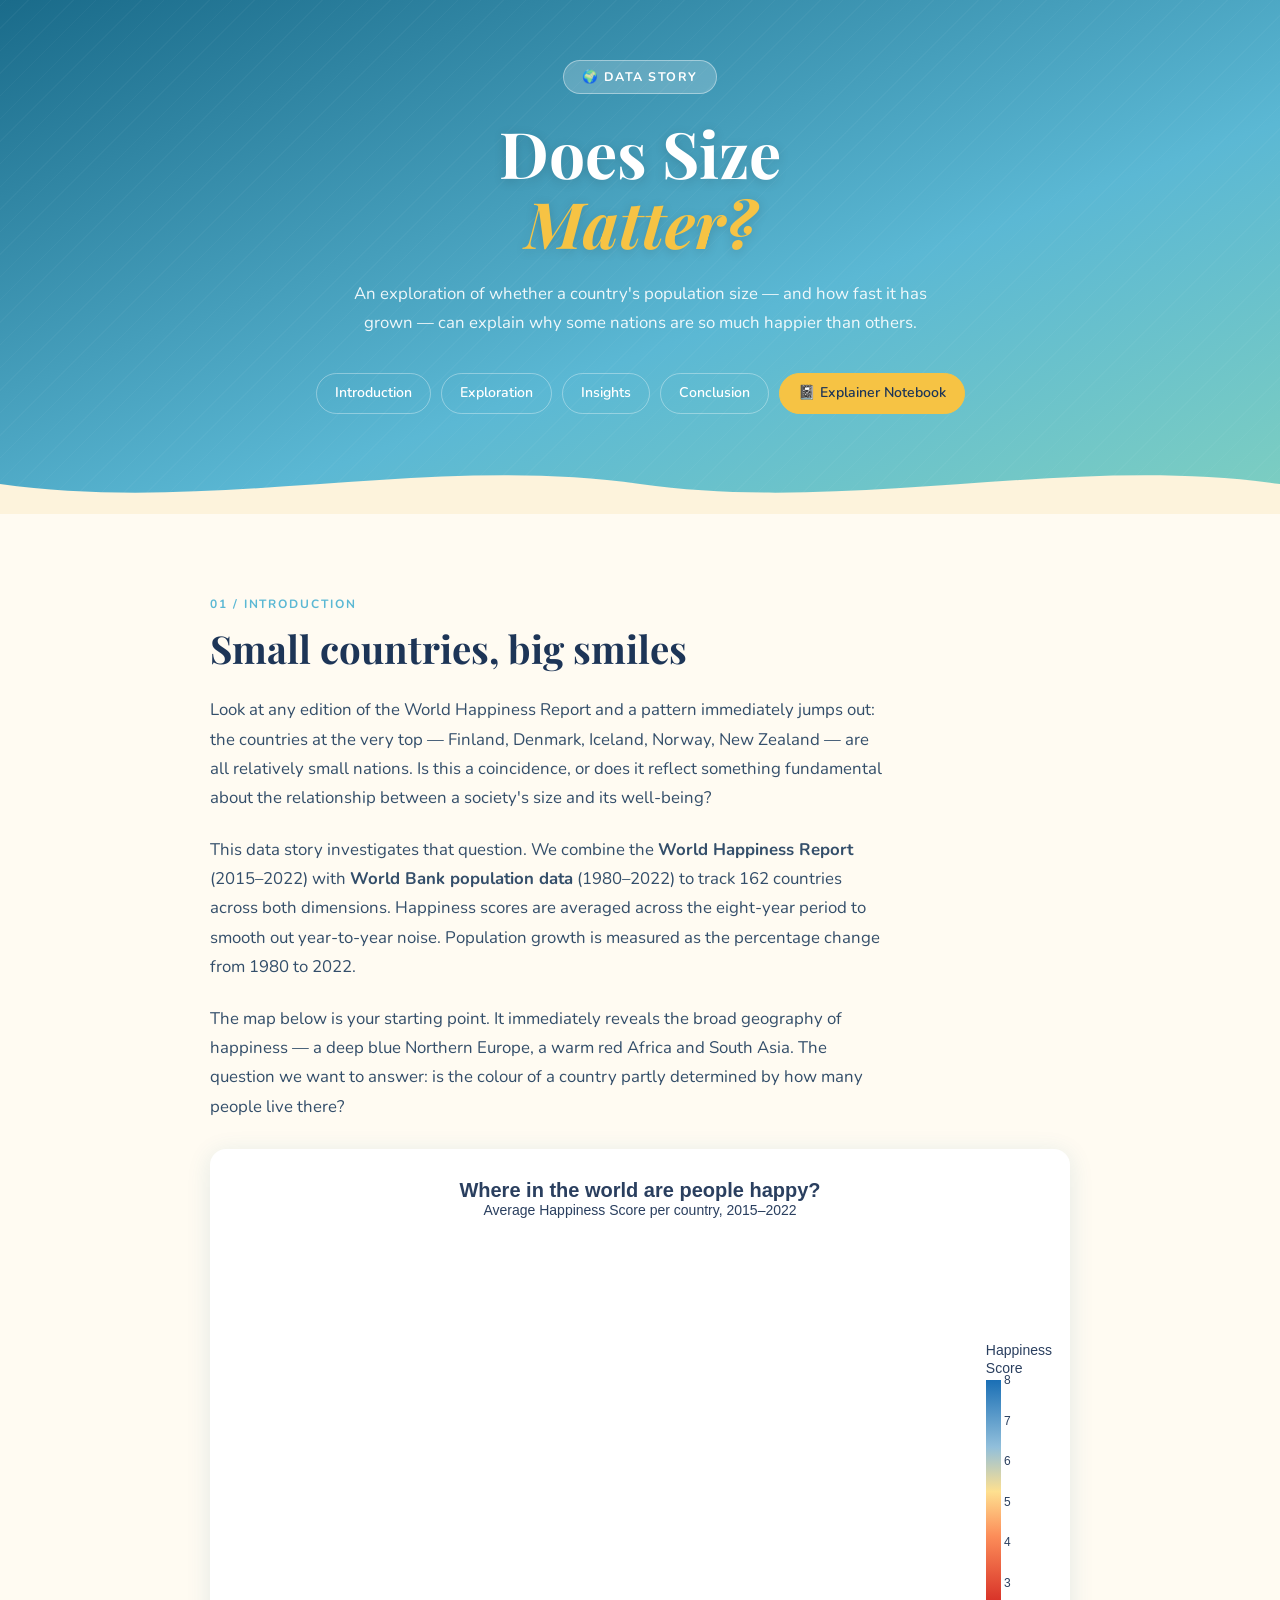
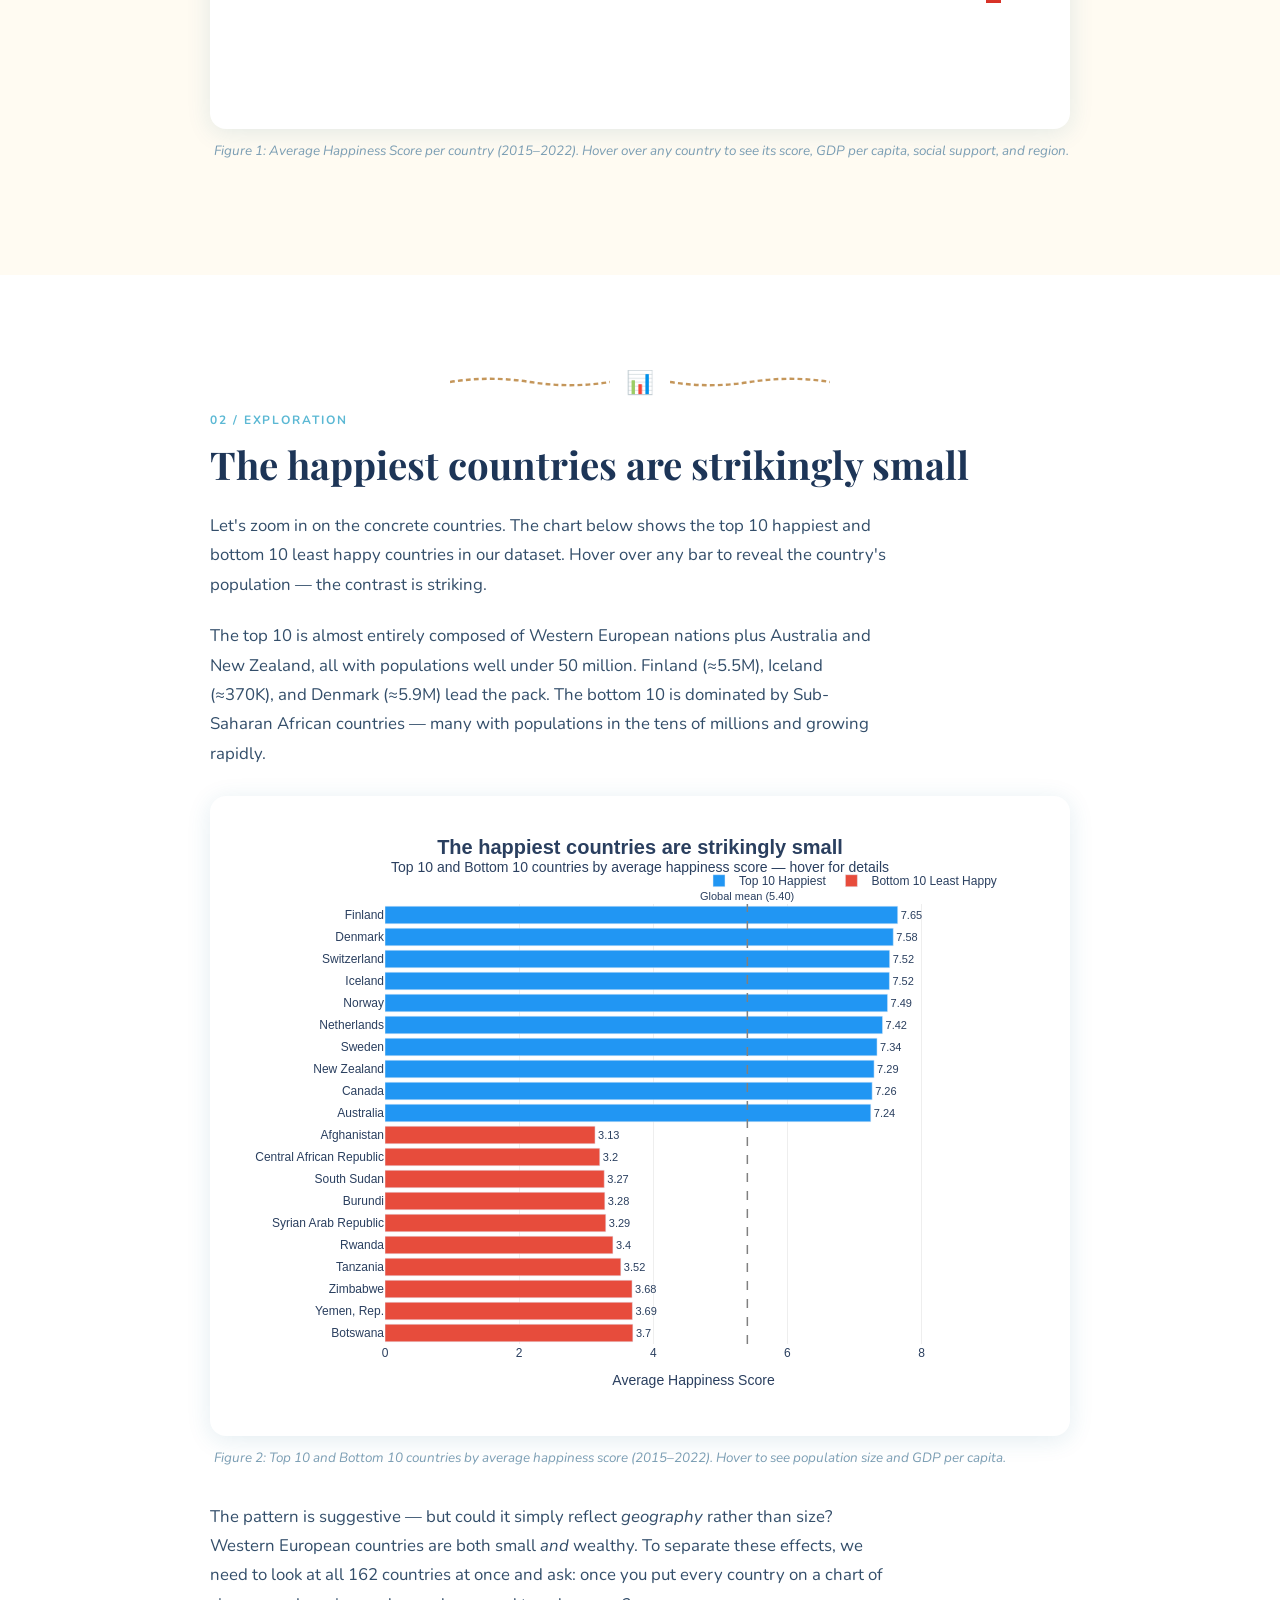
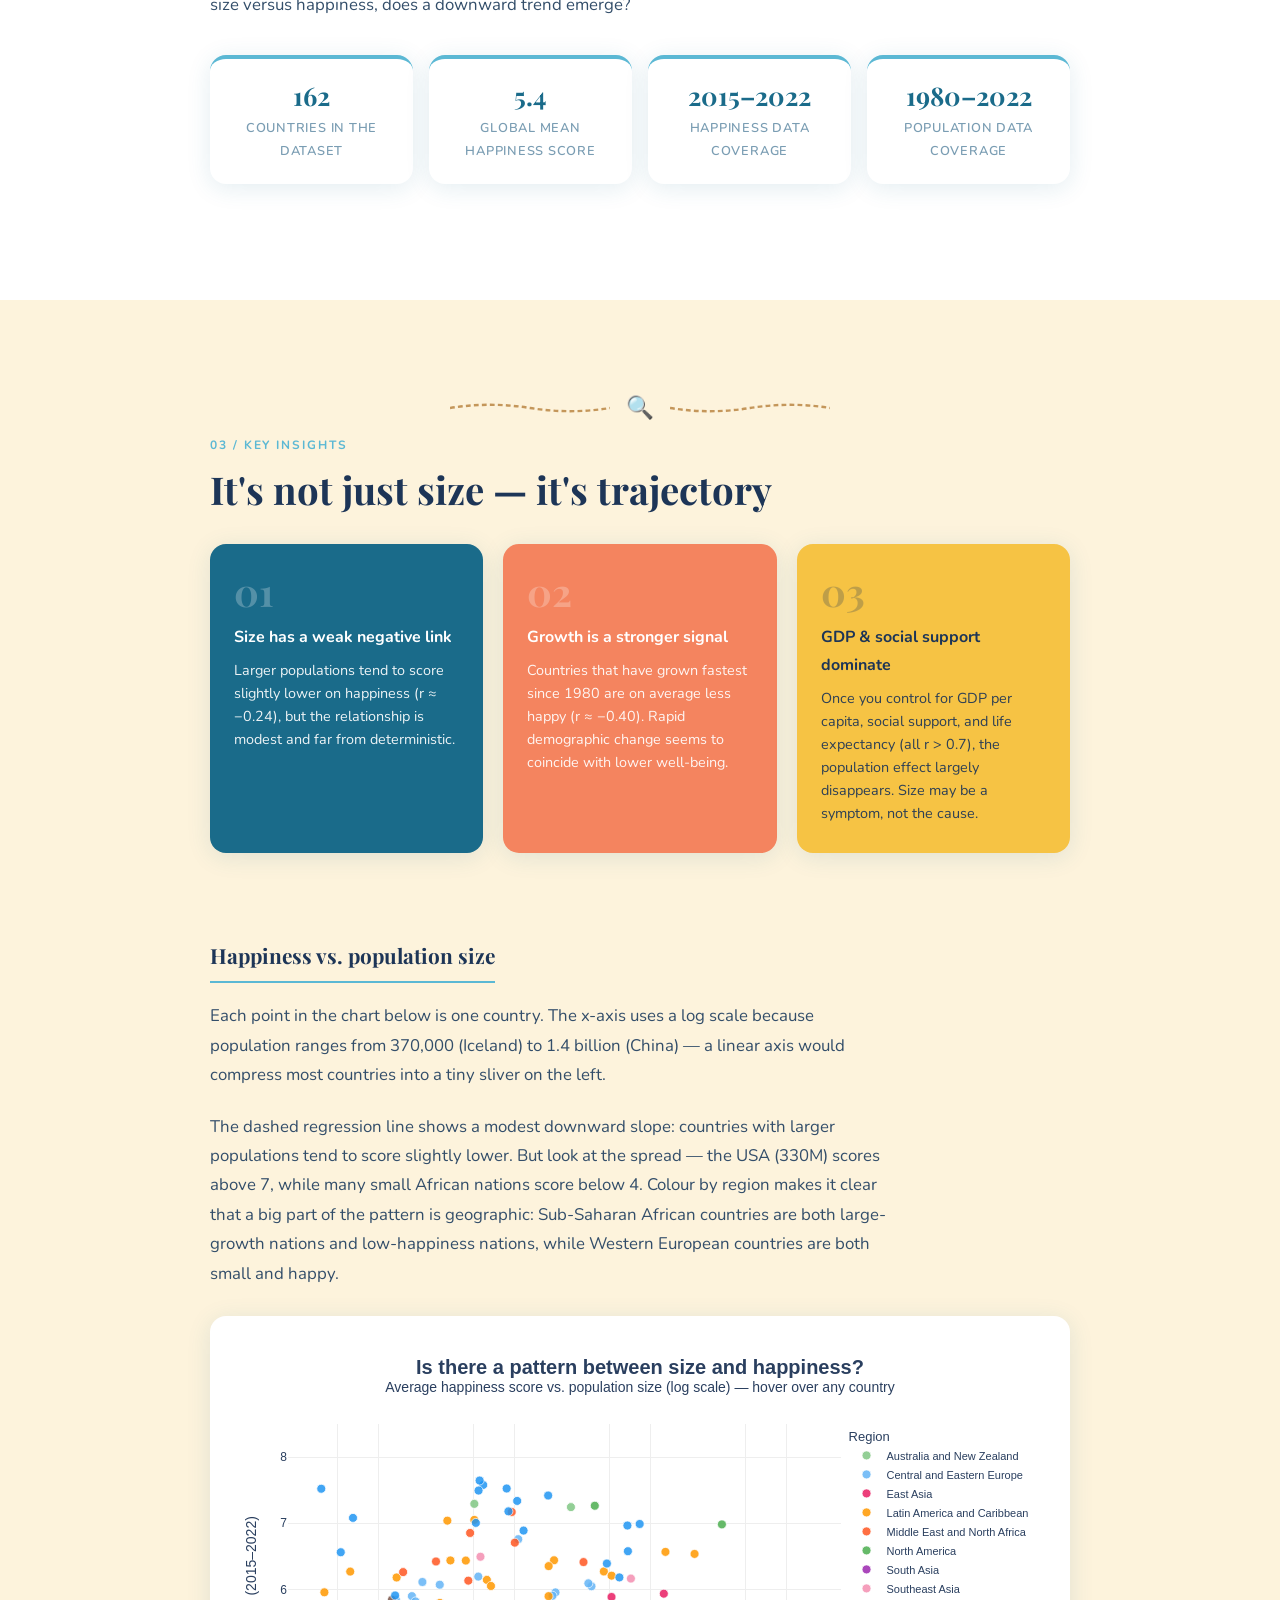
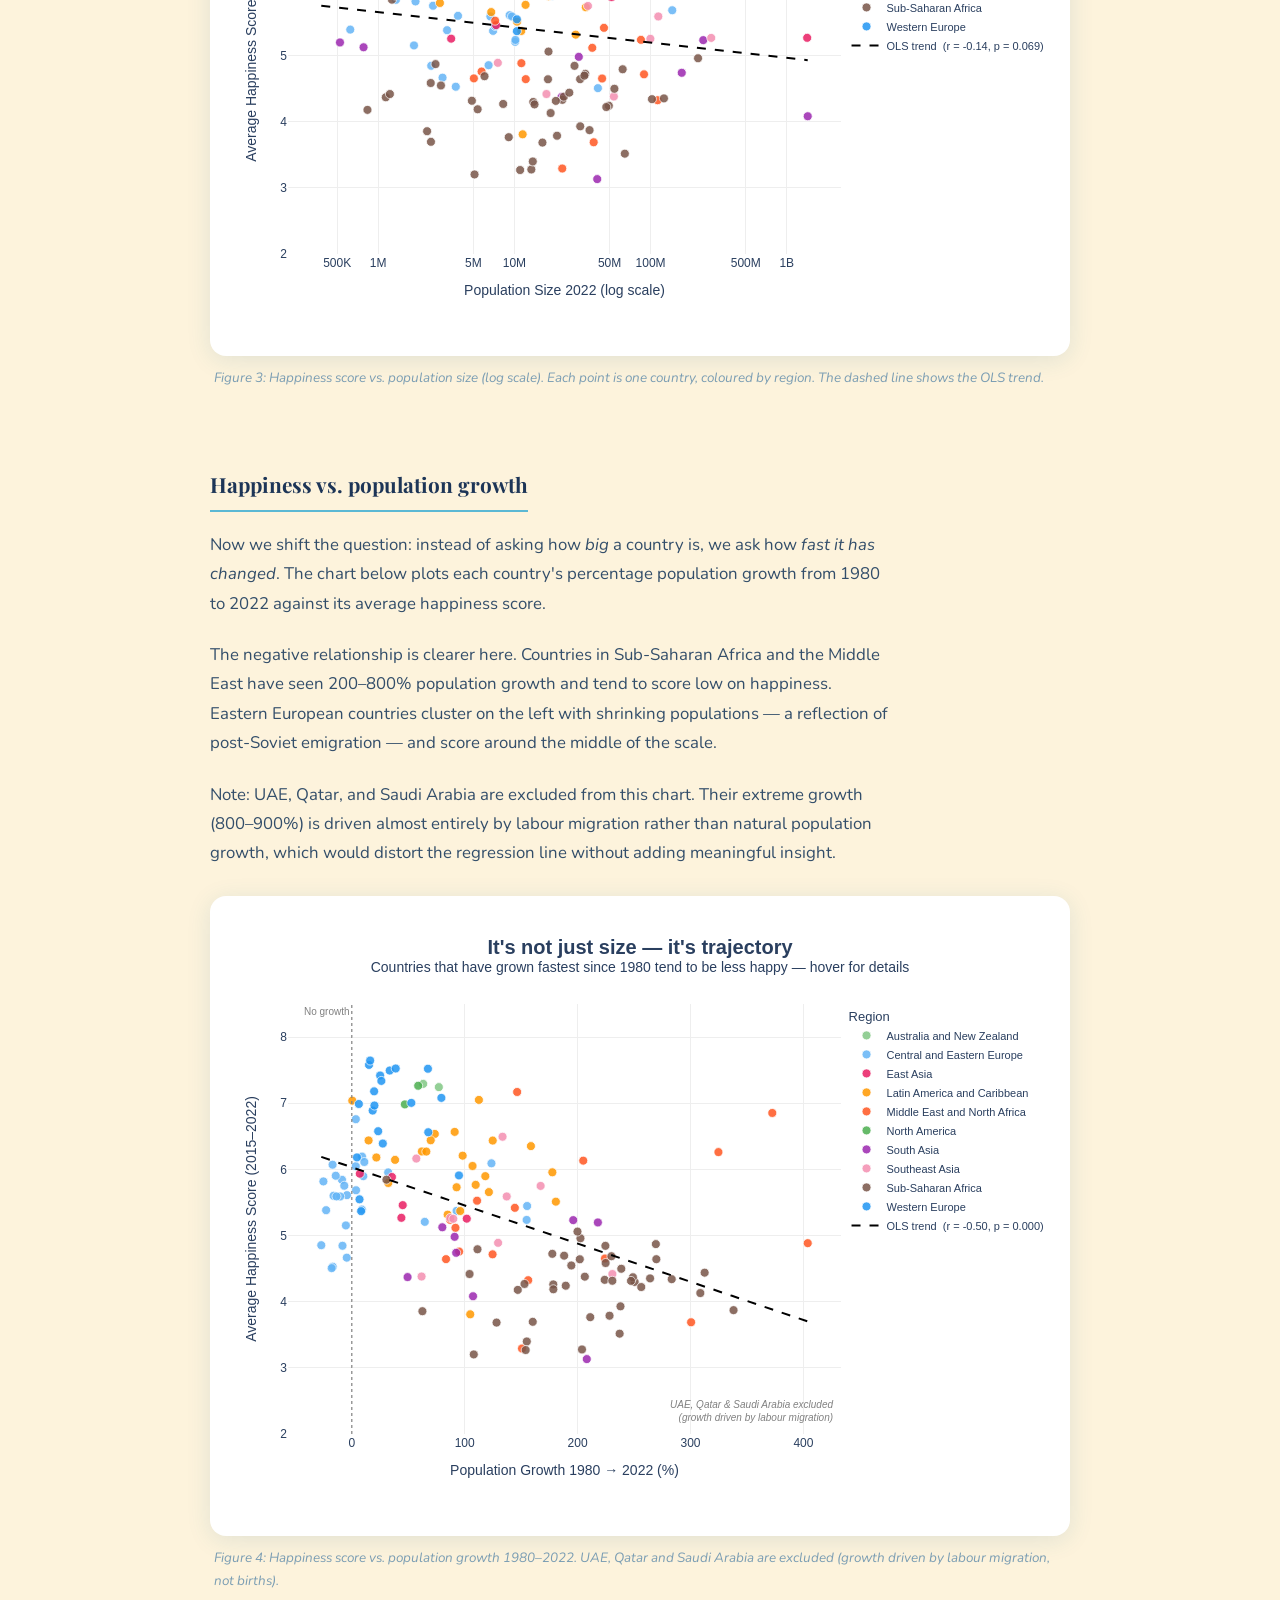
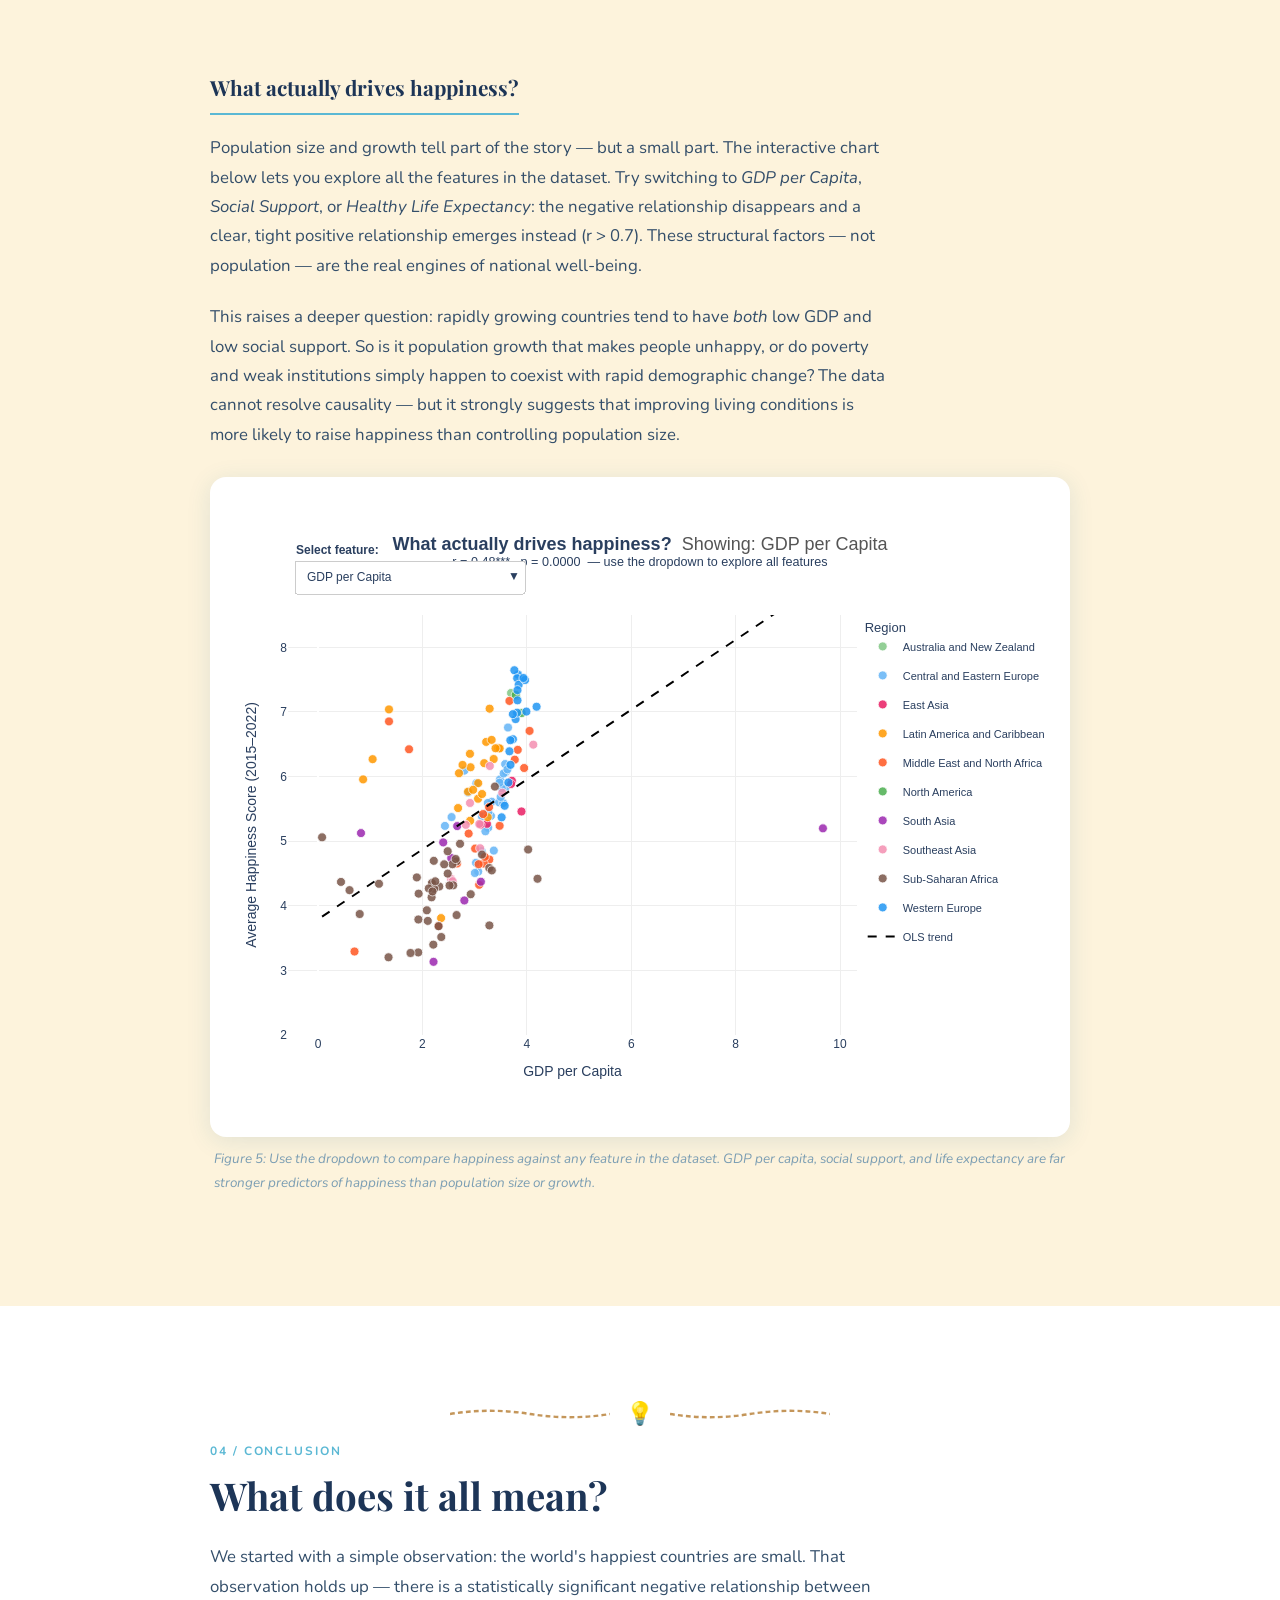
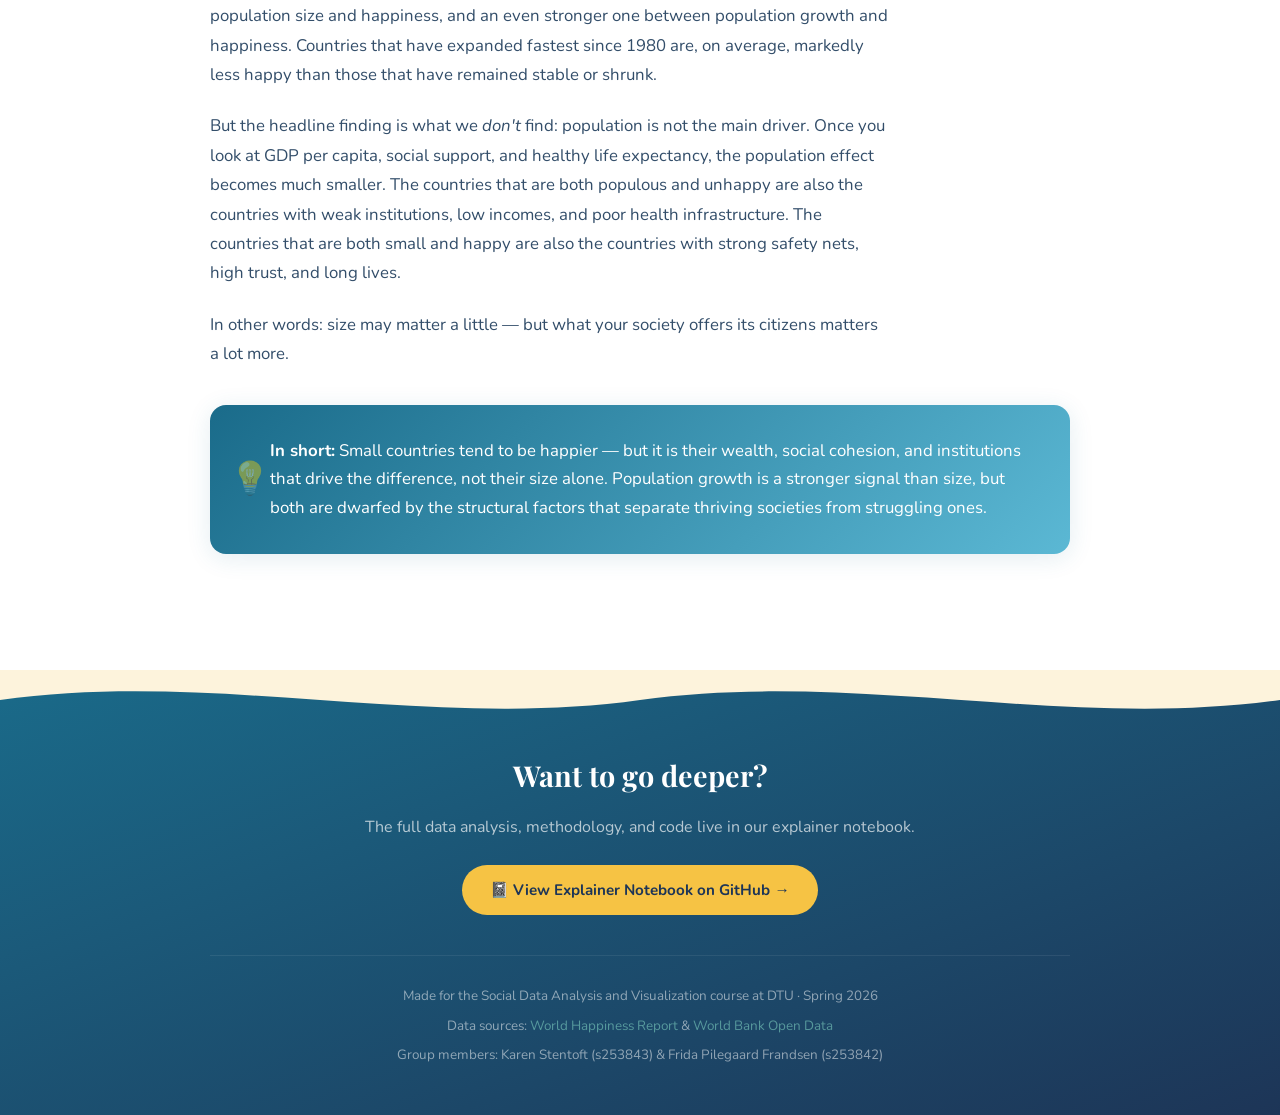
==== commit 1cb00489: "med visualiseringer" ====
--- a/index.html
+++ b/index.html
@@ -3,19 +3,24 @@
 <head>
   <meta charset="UTF-8" />
   <meta name="viewport" content="width=device-width, initial-scale=1.0" />
-  <title>Copenhagen City Data — A Data Story</title>
+  <title>Does Size Matter? — Population, Growth &amp; Happiness</title>
   <link rel="stylesheet" href="style.css" />
   <link href="https://fonts.googleapis.com/css2?family=Playfair+Display:ital,wght@0,700;1,400&family=Nunito:wght@400;600;700&display=swap" rel="stylesheet" />
 </head>
 <body>
- 
+
   <!-- ░░ HEADER ░░ -->
   <header class="site-header">
+    <div class="waves-top">
+      <svg viewBox="0 0 1440 80" preserveAspectRatio="none" xmlns="http://www.w3.org/2000/svg">
+        <path d="M0,40 C240,80 480,0 720,40 C960,80 1200,0 1440,40 L1440,80 L0,80 Z" fill="var(--sand)"/>
+      </svg>
+    </div>
     <div class="header-inner">
-      <div class="header-badge">📊 Data Story</div>
-      <h1 class="site-title">City Stories<br /><em>in Numbers</em></h1>
+      <div class="header-badge">🌍 Data Story</div>
+      <h1 class="site-title">Does Size<br /><em>Matter?</em></h1>
       <p class="site-subtitle">
-        An exploratory journey through Copenhagen's open data — uncovering patterns, surprises, and stories hiding in the data.
+        An exploration of whether a country's population size — and how fast it has grown — can explain why some nations are so much happier than others.
       </p>
       <nav class="site-nav">
         <a href="#intro">Introduction</a>
@@ -26,174 +31,199 @@
       </nav>
     </div>
   </header>
- 
+
   <main>
- 
+
     <!-- ░░ SECTION 1 — INTRODUCTION ░░ -->
     <section id="intro" class="section section--intro">
       <div class="section-inner">
         <div class="section-label">01 / Introduction</div>
-        <h2 class="section-title">What are we looking at?</h2>
-        <p class="body-text">
-          Write your introduction here. Explain the central question you're investigating, why it matters, and what the reader will discover. Keep it short and compelling — this is what hooks your audience.
-        </p>
-        <p class="body-text">
-          You can describe your dataset here: where it comes from, its scale, its time range. Give the reader just enough context to follow the story.
-        </p>
- 
-        <div class="figure-placeholder">
-          <div class="figure-placeholder__inner">
-            <span class="figure-placeholder__icon">🗺️</span>
-            <span class="figure-placeholder__label">Figure 1 — Overview map or summary chart</span>
-            <span class="figure-placeholder__hint">Replace this block with your visualization</span>
-          </div>
-        </div>
-        <p class="caption">Figure 1: A brief caption describing what this visualization shows and what the reader should notice.</p>
-      </div>
-    </section>
- 
+        <h2 class="section-title">Small countries, big smiles</h2>
+        <p class="body-text">
+          Look at any edition of the World Happiness Report and a pattern immediately jumps out: the countries at the very top — Finland, Denmark, Iceland, Norway, New Zealand — are all relatively small nations. Is this a coincidence, or does it reflect something fundamental about the relationship between a society's size and its well-being?
+        </p>
+        <p class="body-text">
+          This data story investigates that question. We combine the <strong>World Happiness Report</strong> (2015–2022) with <strong>World Bank population data</strong> (1980–2022) to track 162 countries across both dimensions. Happiness scores are averaged across the eight-year period to smooth out year-to-year noise. Population growth is measured as the percentage change from 1980 to 2022.
+        </p>
+        <p class="body-text">
+          The map below is your starting point. It immediately reveals the broad geography of happiness — a deep blue Northern Europe, a warm red Africa and South Asia. The question we want to answer: is the colour of a country partly determined by how many people live there?
+        </p>
+
+        <div class="figure-embed">
+          <iframe src="plot1_choropleth.html" width="100%" height="580" frameborder="0" scrolling="no" title="Figure 1 — World happiness choropleth map"></iframe>
+        </div>
+        <p class="caption">Figure 1: Average Happiness Score per country (2015–2022). Hover over any country to see its score, GDP per capita, social support, and region.</p>
+      </div>
+    </section>
+
     <!-- ░░ SECTION 2 — EXPLORATION ░░ -->
     <section id="exploration" class="section section--exploration">
-      <div class="section-divider"></div>
+      <div class="rope-divider">
+        <svg viewBox="0 0 200 20" xmlns="http://www.w3.org/2000/svg"><path d="M0,10 Q50,2 100,10 Q150,18 200,10" stroke="var(--rope)" stroke-width="3" fill="none" stroke-dasharray="6 4"/></svg>
+        <span>📊</span>
+        <svg viewBox="0 0 200 20" xmlns="http://www.w3.org/2000/svg"><path d="M0,10 Q50,18 100,10 Q150,2 200,10" stroke="var(--rope)" stroke-width="3" fill="none" stroke-dasharray="6 4"/></svg>
+      </div>
       <div class="section-inner">
         <div class="section-label">02 / Exploration</div>
-        <h2 class="section-title">Diving into the data</h2>
-        <p class="body-text">
-          Describe your exploratory analysis here. Walk the reader through what you found step by step — start with the big picture, then zoom in on interesting patterns.
-        </p>
- 
-        <div class="figure-grid figure-grid--2col">
-          <div>
-            <div class="figure-placeholder figure-placeholder--sm">
-              <div class="figure-placeholder__inner">
-                <span class="figure-placeholder__icon">📊</span>
-                <span class="figure-placeholder__label">Figure 2 — Distribution plot</span>
-              </div>
-            </div>
-            <p class="caption">Figure 2: Caption for left chart.</p>
-          </div>
-          <div>
-            <div class="figure-placeholder figure-placeholder--sm">
-              <div class="figure-placeholder__inner">
-                <span class="figure-placeholder__icon">📈</span>
-                <span class="figure-placeholder__label">Figure 3 — Time series</span>
-              </div>
-            </div>
-            <p class="caption">Figure 3: Caption for right chart.</p>
-          </div>
-        </div>
- 
-        <p class="body-text">
-          Continue narrating here. What patterns surprised you? What was expected? Use short paragraphs and guide the reader between figures.
-        </p>
- 
-        <div class="figure-placeholder figure-placeholder--interactive">
-          <div class="figure-placeholder__inner">
-            <span class="figure-placeholder__icon">🔍</span>
-            <span class="figure-placeholder__label">Figure 4 — Interactive visualization</span>
-            <span class="figure-placeholder__hint">This is a good spot for a Bokeh, Altair, or Plotly interactive chart embedded via &lt;iframe&gt; or &lt;script&gt;</span>
-          </div>
-        </div>
-        <p class="caption">Figure 4: An interactive chart where the reader can explore the data themselves.</p>
-      </div>
-    </section>
- 
+        <h2 class="section-title">The happiest countries are strikingly small</h2>
+        <p class="body-text">
+          Let's zoom in on the concrete countries. The chart below shows the top 10 happiest and bottom 10 least happy countries in our dataset. Hover over any bar to reveal the country's population — the contrast is striking.
+        </p>
+        <p class="body-text">
+          The top 10 is almost entirely composed of Western European nations plus Australia and New Zealand, all with populations well under 50 million. Finland (≈5.5M), Iceland (≈370K), and Denmark (≈5.9M) lead the pack. The bottom 10 is dominated by Sub-Saharan African countries — many with populations in the tens of millions and growing rapidly.
+        </p>
+
+        <div class="figure-embed">
+          <iframe src="plot2_top_bottom.html" width="100%" height="640" frameborder="0" scrolling="no" title="Figure 2 — Top and Bottom 10 countries by happiness score"></iframe>
+        </div>
+        <p class="caption">Figure 2: Top 10 and Bottom 10 countries by average happiness score (2015–2022). Hover to see population size and GDP per capita.</p>
+
+        <p class="body-text">
+          The pattern is suggestive — but could it simply reflect <em>geography</em> rather than size? Western European countries are both small <em>and</em> wealthy. To separate these effects, we need to look at all 162 countries at once and ask: once you put every country on a chart of size versus happiness, does a downward trend emerge?
+        </p>
+
+        <div class="stat-cards">
+          <div class="stat-card">
+            <div class="stat-card__value">162</div>
+            <div class="stat-card__label">countries in the dataset</div>
+          </div>
+          <div class="stat-card">
+            <div class="stat-card__value">5.4</div>
+            <div class="stat-card__label">global mean happiness score</div>
+          </div>
+          <div class="stat-card">
+            <div class="stat-card__value">2015–2022</div>
+            <div class="stat-card__label">happiness data coverage</div>
+          </div>
+          <div class="stat-card">
+            <div class="stat-card__value">1980–2022</div>
+            <div class="stat-card__label">population data coverage</div>
+          </div>
+        </div>
+      </div>
+    </section>
+
     <!-- ░░ SECTION 3 — INSIGHTS ░░ -->
     <section id="insights" class="section section--insights">
-      <div class="section-divider"></div>
+      <div class="rope-divider">
+        <svg viewBox="0 0 200 20" xmlns="http://www.w3.org/2000/svg"><path d="M0,10 Q50,2 100,10 Q150,18 200,10" stroke="var(--rope)" stroke-width="3" fill="none" stroke-dasharray="6 4"/></svg>
+        <span>🔍</span>
+        <svg viewBox="0 0 200 20" xmlns="http://www.w3.org/2000/svg"><path d="M0,10 Q50,18 100,10 Q150,2 200,10" stroke="var(--rope)" stroke-width="3" fill="none" stroke-dasharray="6 4"/></svg>
+      </div>
       <div class="section-inner">
         <div class="section-label">03 / Key Insights</div>
-        <h2 class="section-title">What did we find?</h2>
- 
+        <h2 class="section-title">It's not just size — it's trajectory</h2>
+
+        <!-- INSIGHT CARDS -->
         <div class="insight-cards">
+          <div class="insight-card insight-card--blue">
+            <div class="insight-card__number">01</div>
+            <h3>Size has a weak negative link</h3>
+            <p>Larger populations tend to score slightly lower on happiness (r ≈ −0.24), but the relationship is modest and far from deterministic.</p>
+          </div>
           <div class="insight-card insight-card--coral">
-            <div class="insight-card__number">01</div>
-            <h3>Finding one</h3>
-            <p>Write a short, punchy summary of your first key insight. One or two sentences max.</p>
-          </div>
-          <div class="insight-card insight-card--blue">
             <div class="insight-card__number">02</div>
-            <h3>Finding two</h3>
-            <p>Write a short, punchy summary of your second key insight. What surprised you most?</p>
+            <h3>Growth is a stronger signal</h3>
+            <p>Countries that have grown fastest since 1980 are on average less happy (r ≈ −0.40). Rapid demographic change seems to coincide with lower well-being.</p>
           </div>
           <div class="insight-card insight-card--yellow">
             <div class="insight-card__number">03</div>
-            <h3>Finding three</h3>
-            <p>Write a short, punchy summary of your third key insight. What's the takeaway?</p>
-          </div>
-        </div>
- 
-        <p class="body-text">
-          Elaborate on your findings here with full narrative text. Connect the insights back to the original question you set out to answer.
-        </p>
- 
-        <div class="figure-placeholder">
-          <div class="figure-placeholder__inner">
-            <span class="figure-placeholder__icon">💡</span>
-            <span class="figure-placeholder__label">Figure 5 — Main result visualization</span>
-            <span class="figure-placeholder__hint">Your most important chart goes here</span>
-          </div>
-        </div>
-        <p class="caption">Figure 5: The headline visualization — this should be the clearest expression of your main finding.</p>
- 
-        <div class="figure-grid figure-grid--2col">
-          <div>
-            <div class="figure-placeholder figure-placeholder--sm">
-              <div class="figure-placeholder__inner">
-                <span class="figure-placeholder__icon">🔬</span>
-                <span class="figure-placeholder__label">Figure 6 — Supporting analysis</span>
-              </div>
-            </div>
-            <p class="caption">Figure 6: Supporting analysis or breakdown.</p>
-          </div>
-          <div>
-            <div class="figure-placeholder figure-placeholder--sm">
-              <div class="figure-placeholder__inner">
-                <span class="figure-placeholder__icon">🗂️</span>
-                <span class="figure-placeholder__label">Figure 7 — Additional view</span>
-              </div>
-            </div>
-            <p class="caption">Figure 7: An alternative perspective on the data.</p>
-          </div>
-        </div>
-      </div>
-    </section>
- 
+            <h3>GDP &amp; social support dominate</h3>
+            <p>Once you control for GDP per capita, social support, and life expectancy (all r > 0.7), the population effect largely disappears. Size may be a symptom, not the cause.</p>
+          </div>
+        </div>
+
+        <h3 class="subsection-title">Happiness vs. population size</h3>
+        <p class="body-text">
+          Each point in the chart below is one country. The x-axis uses a log scale because population ranges from 370,000 (Iceland) to 1.4 billion (China) — a linear axis would compress most countries into a tiny sliver on the left.
+        </p>
+        <p class="body-text">
+          The dashed regression line shows a modest downward slope: countries with larger populations tend to score slightly lower. But look at the spread — the USA (330M) scores above 7, while many small African nations score below 4. Colour by region makes it clear that a big part of the pattern is geographic: Sub-Saharan African countries are both large-growth nations and low-happiness nations, while Western European countries are both small and happy.
+        </p>
+
+        <div class="figure-embed">
+          <iframe src="plot3_scatter_size.html" width="100%" height="640" frameborder="0" scrolling="no" title="Figure 3 — Happiness vs. population size scatter"></iframe>
+        </div>
+        <p class="caption">Figure 3: Happiness score vs. population size (log scale). Each point is one country, coloured by region. The dashed line shows the OLS trend.</p>
+
+        <h3 class="subsection-title">Happiness vs. population growth</h3>
+        <p class="body-text">
+          Now we shift the question: instead of asking how <em>big</em> a country is, we ask how <em>fast it has changed</em>. The chart below plots each country's percentage population growth from 1980 to 2022 against its average happiness score.
+        </p>
+        <p class="body-text">
+          The negative relationship is clearer here. Countries in Sub-Saharan Africa and the Middle East have seen 200–800% population growth and tend to score low on happiness. Eastern European countries cluster on the left with shrinking populations — a reflection of post-Soviet emigration — and score around the middle of the scale.
+        </p>
+        <p class="body-text">
+          Note: UAE, Qatar, and Saudi Arabia are excluded from this chart. Their extreme growth (800–900%) is driven almost entirely by labour migration rather than natural population growth, which would distort the regression line without adding meaningful insight.
+        </p>
+
+        <div class="figure-embed">
+          <iframe src="plot4_scatter_growth.html" width="100%" height="640" frameborder="0" scrolling="no" title="Figure 4 — Happiness vs. population growth scatter"></iframe>
+        </div>
+        <p class="caption">Figure 4: Happiness score vs. population growth 1980–2022. UAE, Qatar and Saudi Arabia are excluded (growth driven by labour migration, not births).</p>
+
+        <h3 class="subsection-title">What actually drives happiness?</h3>
+        <p class="body-text">
+          Population size and growth tell part of the story — but a small part. The interactive chart below lets you explore all the features in the dataset. Try switching to <em>GDP per Capita</em>, <em>Social Support</em>, or <em>Healthy Life Expectancy</em>: the negative relationship disappears and a clear, tight positive relationship emerges instead (r > 0.7). These structural factors — not population — are the real engines of national well-being.
+        </p>
+        <p class="body-text">
+          This raises a deeper question: rapidly growing countries tend to have <em>both</em> low GDP and low social support. So is it population growth that makes people unhappy, or do poverty and weak institutions simply happen to coexist with rapid demographic change? The data cannot resolve causality — but it strongly suggests that improving living conditions is more likely to raise happiness than controlling population size.
+        </p>
+
+        <div class="figure-embed">
+          <iframe src="plot5_feature_explorer.html" width="100%" height="660" frameborder="0" scrolling="no" title="Figure 5 — Interactive feature explorer"></iframe>
+        </div>
+        <p class="caption">Figure 5: Use the dropdown to compare happiness against any feature in the dataset. GDP per capita, social support, and life expectancy are far stronger predictors of happiness than population size or growth.</p>
+      </div>
+    </section>
+
     <!-- ░░ SECTION 4 — CONCLUSION ░░ -->
     <section id="conclusion" class="section section--conclusion">
-      <div class="section-divider"></div>
+      <div class="rope-divider">
+        <svg viewBox="0 0 200 20" xmlns="http://www.w3.org/2000/svg"><path d="M0,10 Q50,2 100,10 Q150,18 200,10" stroke="var(--rope)" stroke-width="3" fill="none" stroke-dasharray="6 4"/></svg>
+        <span>💡</span>
+        <svg viewBox="0 0 200 20" xmlns="http://www.w3.org/2000/svg"><path d="M0,10 Q50,18 100,10 Q150,2 200,10" stroke="var(--rope)" stroke-width="3" fill="none" stroke-dasharray="6 4"/></svg>
+      </div>
       <div class="section-inner">
         <div class="section-label">04 / Conclusion</div>
         <h2 class="section-title">What does it all mean?</h2>
         <p class="body-text">
-          Wrap up your story here. Summarize the journey — what you set out to find, what you discovered, and what it means. Keep it accessible: imagine explaining it to a friend who hasn't seen any of the charts.
-        </p>
-        <p class="body-text">
-          You can also mention limitations or what you'd explore next if you had more time or data.
-        </p>
- 
+          We started with a simple observation: the world's happiest countries are small. That observation holds up — there is a statistically significant negative relationship between population size and happiness, and an even stronger one between population growth and happiness. Countries that have expanded fastest since 1980 are, on average, markedly less happy than those that have remained stable or shrunk.
+        </p>
+        <p class="body-text">
+          But the headline finding is what we <em>don't</em> find: population is not the main driver. Once you look at GDP per capita, social support, and healthy life expectancy, the population effect becomes much smaller. The countries that are both populous and unhappy are also the countries with weak institutions, low incomes, and poor health infrastructure. The countries that are both small and happy are also the countries with strong safety nets, high trust, and long lives.
+        </p>
+        <p class="body-text">
+          In other words: size may matter a little — but what your society offers its citizens matters a lot more.
+        </p>
+
         <div class="conclusion-box">
-          <p><strong>In short:</strong> Replace this sentence with your one-sentence takeaway. This should be the "so what" — the thing a reader will remember after closing the tab.</p>
-        </div>
-      </div>
-    </section>
- 
+          <span class="conclusion-box__anchor">💡</span>
+          <p><strong>In short:</strong> Small countries tend to be happier — but it is their wealth, social cohesion, and institutions that drive the difference, not their size alone. Population growth is a stronger signal than size, but both are dwarfed by the structural factors that separate thriving societies from struggling ones.</p>
+        </div>
+      </div>
+    </section>
+
   </main>
- 
+
   <!-- ░░ FOOTER ░░ -->
   <footer class="site-footer" id="notebook">
+    <div class="waves-bottom">
+      <svg viewBox="0 0 1440 80" preserveAspectRatio="none" xmlns="http://www.w3.org/2000/svg">
+        <path d="M0,40 C240,0 480,80 720,40 C960,0 1200,80 1440,40 L1440,0 L0,0 Z" fill="var(--sand)"/>
+      </svg>
+    </div>
     <div class="footer-inner">
       <h3>Want to go deeper?</h3>
-      <p>The full data analysis, code, and methodology live in our explainer notebook.</p>
-      <a href="#" class="notebook-link">📓 View Explainer Notebook on GitHub →</a>
+      <p>The full data analysis, methodology, and code live in our explainer notebook.</p>
+      <a href="https://github.com/fridapfrandsen/fridapfrandsen.github.io" class="notebook-link" target="_blank">📓 View Explainer Notebook on GitHub →</a>
       <div class="footer-meta">
-        <p>Made for the Social Data Analysis and Visualization course at DTU</p>
-        <p>Data source: <a href="https://portal.opendata.dk" target="_blank">portal.opendata.dk</a></p>
-        <p>Group members: Your Names Here</p>
+        <p>Made for the Social Data Analysis and Visualization course at DTU · Spring 2026</p>
+        <p>Data sources: <a href="https://worldhappiness.report" target="_blank">World Happiness Report</a> &amp; <a href="https://data.worldbank.org" target="_blank">World Bank Open Data</a></p>
+        <p>Group members: Karen Stentoft (s253843) &amp; Frida Pilegaard Frandsen (s253842)</p>
       </div>
     </div>
   </footer>
- 
+
 </body>
 </html>
- 
--- a/style.css
+++ b/style.css
@@ -1,28 +1,27 @@
 /* ============================================================
-   CITY DATA STORY — style.css
-   Happy, colorful — no ocean/maritime theme
+   MARITIME DATA STORY — style.css
+   Happy coastal palette: sky blue, coral, sandy yellow, seafoam
    ============================================================ */
 
 /* ── CSS VARIABLES ─────────────────────────────────────────── */
 :root {
-  --purple:     #7c5cbf;
-  --pink:       #e8629a;
+  --ocean:      #1a6b8a;
+  --sky:        #5bb8d4;
+  --seafoam:    #7ecfc0;
   --coral:      #f4845f;
   --sun:        #f6c344;
-  --green:      #5dbf8a;
-  --light-bg:   #fdf8ff;
-  --white-bg:   #ffffff;
-  --soft-bg:    #f9f4fe;
-  --dark:       #2c1f4a;
-  --text:       #3d2e5e;
-  --muted:      #8a7aaa;
+  --sand:       #fdf3dc;
+  --light-sand: #fffbf2;
+  --dark:       #1d3557;
+  --rope:       #c4965a;
+  --white:      #ffffff;
 
   --font-display: 'Playfair Display', Georgia, serif;
   --font-body:    'Nunito', sans-serif;
 
   --max-w: 860px;
   --radius: 16px;
-  --shadow: 0 4px 24px rgba(124, 92, 191, 0.12);
+  --shadow: 0 4px 24px rgba(26, 107, 138, 0.12);
 }
 
 /* ── RESET & BASE ───────────────────────────────────────────── */
@@ -32,31 +31,43 @@
 
 body {
   font-family: var(--font-body);
-  background-color: var(--light-bg);
-  color: var(--text);
+  background-color: var(--light-sand);
+  color: var(--dark);
   line-height: 1.75;
   overflow-x: hidden;
 }
 
 /* ── HEADER ─────────────────────────────────────────────────── */
 .site-header {
-  background: linear-gradient(135deg, var(--purple) 0%, var(--pink) 60%, var(--coral) 100%);
-  color: #fff;
-  padding: 70px 20px 80px;
+  position: relative;
+  background: linear-gradient(160deg, var(--ocean) 0%, var(--sky) 60%, var(--seafoam) 100%);
+  color: var(--white);
+  padding: 60px 20px 100px;
   text-align: center;
-  position: relative;
   overflow: hidden;
 }
 
-/* subtle dot texture */
+/* subtle wave texture overlay */
 .site-header::before {
   content: '';
   position: absolute;
   inset: 0;
-  background-image: radial-gradient(circle, rgba(255,255,255,0.08) 1px, transparent 1px);
-  background-size: 28px 28px;
+  background-image: repeating-linear-gradient(
+    -45deg,
+    rgba(255,255,255,0.03) 0px,
+    rgba(255,255,255,0.03) 1px,
+    transparent 1px,
+    transparent 16px
+  );
   pointer-events: none;
 }
+
+.waves-top {
+  position: absolute;
+  bottom: 0; left: 0; right: 0;
+  line-height: 0;
+}
+.waves-top svg { width: 100%; height: 60px; display: block; }
 
 .header-inner {
   position: relative;
@@ -105,7 +116,7 @@
   gap: 10px;
 }
 .site-nav a {
-  color: #fff;
+  color: var(--white);
   text-decoration: none;
   font-size: 0.88rem;
   font-weight: 600;
@@ -128,15 +139,6 @@
   border-color: #f9d06a;
 }
 
-/* ── SECTION DIVIDER ────────────────────────────────────────── */
-.section-divider {
-  width: 60px;
-  height: 4px;
-  border-radius: 999px;
-  background: linear-gradient(90deg, var(--purple), var(--pink));
-  margin: 0 auto 60px;
-}
-
 /* ── SECTION BASE ────────────────────────────────────────────── */
 .section {
   padding: 80px 20px;
@@ -150,7 +152,7 @@
   font-weight: 700;
   letter-spacing: 0.16em;
   text-transform: uppercase;
-  color: var(--purple);
+  color: var(--sky);
   margin-bottom: 10px;
 }
 .section-title {
@@ -162,45 +164,67 @@
 }
 .body-text {
   font-size: 1.05rem;
-  color: var(--text);
+  color: #334e6a;
   margin-bottom: 22px;
   max-width: 680px;
 }
 
 /* ── ALTERNATING SECTION BACKGROUNDS ────────────────────────── */
-.section--intro      { background: var(--light-bg); }
-.section--exploration{ background: var(--white-bg); }
-.section--insights   { background: var(--soft-bg); }
-.section--conclusion { background: var(--white-bg); }
+.section--intro      { background: var(--light-sand); }
+.section--exploration{ background: var(--white); }
+.section--insights   { background: var(--sand); }
+.section--conclusion { background: var(--white); }
+
+/* ── ROPE DIVIDER ────────────────────────────────────────────── */
+.rope-divider {
+  display: flex;
+  align-items: center;
+  justify-content: center;
+  gap: 16px;
+  padding: 8px 20px;
+  font-size: 1.4rem;
+}
+.rope-divider svg { width: 160px; height: 20px; flex-shrink: 0; }
 
 /* ── FIGURE PLACEHOLDERS ─────────────────────────────────────── */
 .figure-placeholder {
   width: 100%;
   min-height: 320px;
-  border: 2.5px dashed #c9b8f0;
-  border-radius: var(--radius);
-  background: linear-gradient(135deg, rgba(124,92,191,0.05) 0%, rgba(232,98,154,0.05) 100%);
+  border: 2.5px dashed var(--sky);
+  border-radius: var(--radius);
+  background: linear-gradient(135deg, rgba(91,184,212,0.06) 0%, rgba(126,207,192,0.1) 100%);
   display: flex;
   align-items: center;
   justify-content: center;
   margin: 28px 0 10px;
   transition: border-color 0.2s, background 0.2s;
-}
+  position: relative;
+  overflow: hidden;
+}
+
+/* soft inner glow */
+.figure-placeholder::after {
+  content: '';
+  position: absolute;
+  inset: 0;
+  border-radius: var(--radius);
+  box-shadow: inset 0 0 40px rgba(91,184,212,0.06);
+  pointer-events: none;
+}
+
 .figure-placeholder:hover {
-  border-color: var(--purple);
-  background: linear-gradient(135deg, rgba(124,92,191,0.09) 0%, rgba(232,98,154,0.08) 100%);
+  border-color: var(--ocean);
+  background: linear-gradient(135deg, rgba(91,184,212,0.1) 0%, rgba(126,207,192,0.15) 100%);
 }
 
 .figure-placeholder--sm { min-height: 220px; }
 
 .figure-placeholder--interactive {
   min-height: 400px;
-  border-color: #f9b8a0;
-  background: linear-gradient(135deg, rgba(244,132,95,0.06) 0%, rgba(246,195,68,0.07) 100%);
-}
-.figure-placeholder--interactive:hover {
   border-color: var(--coral);
-}
+  background: linear-gradient(135deg, rgba(244,132,95,0.05) 0%, rgba(246,195,68,0.07) 100%);
+}
+.figure-placeholder--interactive:hover { border-color: #d96a43; }
 
 .figure-placeholder__inner {
   display: flex;
@@ -214,19 +238,19 @@
 .figure-placeholder__label {
   font-family: var(--font-display);
   font-size: 1rem;
-  color: var(--purple);
+  color: var(--ocean);
   font-weight: 700;
 }
 .figure-placeholder__hint {
   font-size: 0.82rem;
-  color: var(--muted);
+  color: #7a9db3;
   max-width: 340px;
 }
 
 /* ── CAPTION ─────────────────────────────────────────────────── */
 .caption {
   font-size: 0.84rem;
-  color: var(--muted);
+  color: #7a9db3;
   font-style: italic;
   margin-bottom: 32px;
   padding-left: 4px;
@@ -258,16 +282,17 @@
   border-radius: var(--radius);
   padding: 28px 24px;
   box-shadow: var(--shadow);
+  position: relative;
   transition: transform 0.2s, box-shadow 0.2s;
 }
 .insight-card:hover {
   transform: translateY(-4px);
-  box-shadow: 0 10px 32px rgba(124,92,191,0.18);
-}
-
-.insight-card--coral  { background: var(--coral);  color: #fff; }
-.insight-card--blue   { background: var(--purple);  color: #fff; }
-.insight-card--yellow { background: var(--sun);     color: var(--dark); }
+  box-shadow: 0 10px 32px rgba(26,107,138,0.18);
+}
+
+.insight-card--coral  { background: var(--coral); color: var(--white); }
+.insight-card--blue   { background: var(--ocean); color: var(--white); }
+.insight-card--yellow { background: var(--sun);   color: var(--dark); }
 
 .insight-card__number {
   font-family: var(--font-display);
@@ -277,37 +302,58 @@
   line-height: 1;
   margin-bottom: 12px;
 }
-.insight-card h3 { font-size: 1rem; font-weight: 700; margin-bottom: 8px; }
-.insight-card p  { font-size: 0.9rem; line-height: 1.6; opacity: 0.92; }
+.insight-card h3 {
+  font-size: 1rem;
+  font-weight: 700;
+  margin-bottom: 8px;
+}
+.insight-card p { font-size: 0.9rem; line-height: 1.6; opacity: 0.92; }
 
 /* ── CONCLUSION BOX ──────────────────────────────────────────── */
 .conclusion-box {
-  background: linear-gradient(135deg, var(--purple) 0%, var(--pink) 100%);
-  color: #fff;
-  border-radius: var(--radius);
-  padding: 32px 36px;
+  background: linear-gradient(135deg, var(--ocean) 0%, var(--sky) 100%);
+  color: var(--white);
+  border-radius: var(--radius);
+  padding: 32px 36px 32px 60px;
   margin: 36px 0;
+  position: relative;
   font-size: 1.05rem;
   line-height: 1.7;
   box-shadow: var(--shadow);
 }
+.conclusion-box__anchor {
+  position: absolute;
+  left: 20px;
+  top: 50%;
+  transform: translateY(-50%);
+  font-size: 2rem;
+  opacity: 0.4;
+}
 
 /* ── FOOTER ──────────────────────────────────────────────────── */
 .site-footer {
-  background: linear-gradient(135deg, var(--dark), #1a0f38);
+  position: relative;
+  background: linear-gradient(160deg, var(--ocean), var(--dark));
   color: rgba(255,255,255,0.85);
   text-align: center;
-  padding: 60px 20px 48px;
-}
+  padding: 80px 20px 48px;
+}
+.waves-bottom {
+  position: absolute;
+  top: 0; left: 0; right: 0;
+  line-height: 0;
+}
+.waves-bottom svg { width: 100%; height: 60px; display: block; }
 
 .footer-inner {
+  position: relative;
   max-width: var(--max-w);
   margin: 0 auto;
 }
 .footer-inner h3 {
   font-family: var(--font-display);
   font-size: 1.8rem;
-  color: #fff;
+  color: var(--white);
   margin-bottom: 12px;
 }
 .footer-inner > p { margin-bottom: 24px; opacity: 0.8; }
@@ -335,7 +381,7 @@
   flex-direction: column;
   gap: 6px;
 }
-.footer-meta a { color: #c9b8f0; text-decoration: none; }
+.footer-meta a { color: var(--seafoam); text-decoration: none; }
 .footer-meta a:hover { color: var(--sun); }
 
 /* ── ANIMATIONS ──────────────────────────────────────────────── */
@@ -346,6 +392,69 @@
 
 /* ── SCROLLBAR ───────────────────────────────────────────────── */
 ::-webkit-scrollbar { width: 8px; }
-::-webkit-scrollbar-track { background: var(--light-bg); }
-::-webkit-scrollbar-thumb { background: #c9b8f0; border-radius: 999px; }
-::-webkit-scrollbar-thumb:hover { background: var(--purple); }+::-webkit-scrollbar-track { background: var(--sand); }
+::-webkit-scrollbar-thumb { background: var(--sky); border-radius: 999px; }
+::-webkit-scrollbar-thumb:hover { background: var(--ocean); }
+
+/* ── FIGURE EMBED (iframes) ──────────────────────────────────── */
+.figure-embed {
+  width: 100%;
+  margin: 28px 0 10px;
+  border-radius: var(--radius);
+  overflow: hidden;
+  box-shadow: var(--shadow);
+  background: var(--white);
+}
+.figure-embed iframe {
+  display: block;
+  width: 100%;
+  border: none;
+}
+
+/* ── STAT CARDS ──────────────────────────────────────────────── */
+.stat-cards {
+  display: grid;
+  grid-template-columns: repeat(4, 1fr);
+  gap: 16px;
+  margin: 36px 0;
+}
+@media (max-width: 680px) {
+  .stat-cards { grid-template-columns: 1fr 1fr; }
+}
+@media (max-width: 380px) {
+  .stat-cards { grid-template-columns: 1fr; }
+}
+.stat-card {
+  background: var(--white);
+  border-radius: var(--radius);
+  padding: 22px 16px;
+  text-align: center;
+  box-shadow: var(--shadow);
+  border-top: 4px solid var(--sky);
+}
+.stat-card__value {
+  font-family: var(--font-display);
+  font-size: 1.6rem;
+  font-weight: 700;
+  color: var(--ocean);
+  line-height: 1.1;
+  margin-bottom: 8px;
+}
+.stat-card__label {
+  font-size: 0.8rem;
+  color: #7a9db3;
+  font-weight: 600;
+  text-transform: uppercase;
+  letter-spacing: 0.06em;
+}
+
+/* ── SUBSECTION TITLE ────────────────────────────────────────── */
+.subsection-title {
+  font-family: var(--font-display);
+  font-size: 1.3rem;
+  color: var(--dark);
+  margin: 44px 0 18px;
+  padding-bottom: 8px;
+  border-bottom: 2px solid var(--sky);
+  display: inline-block;
+}
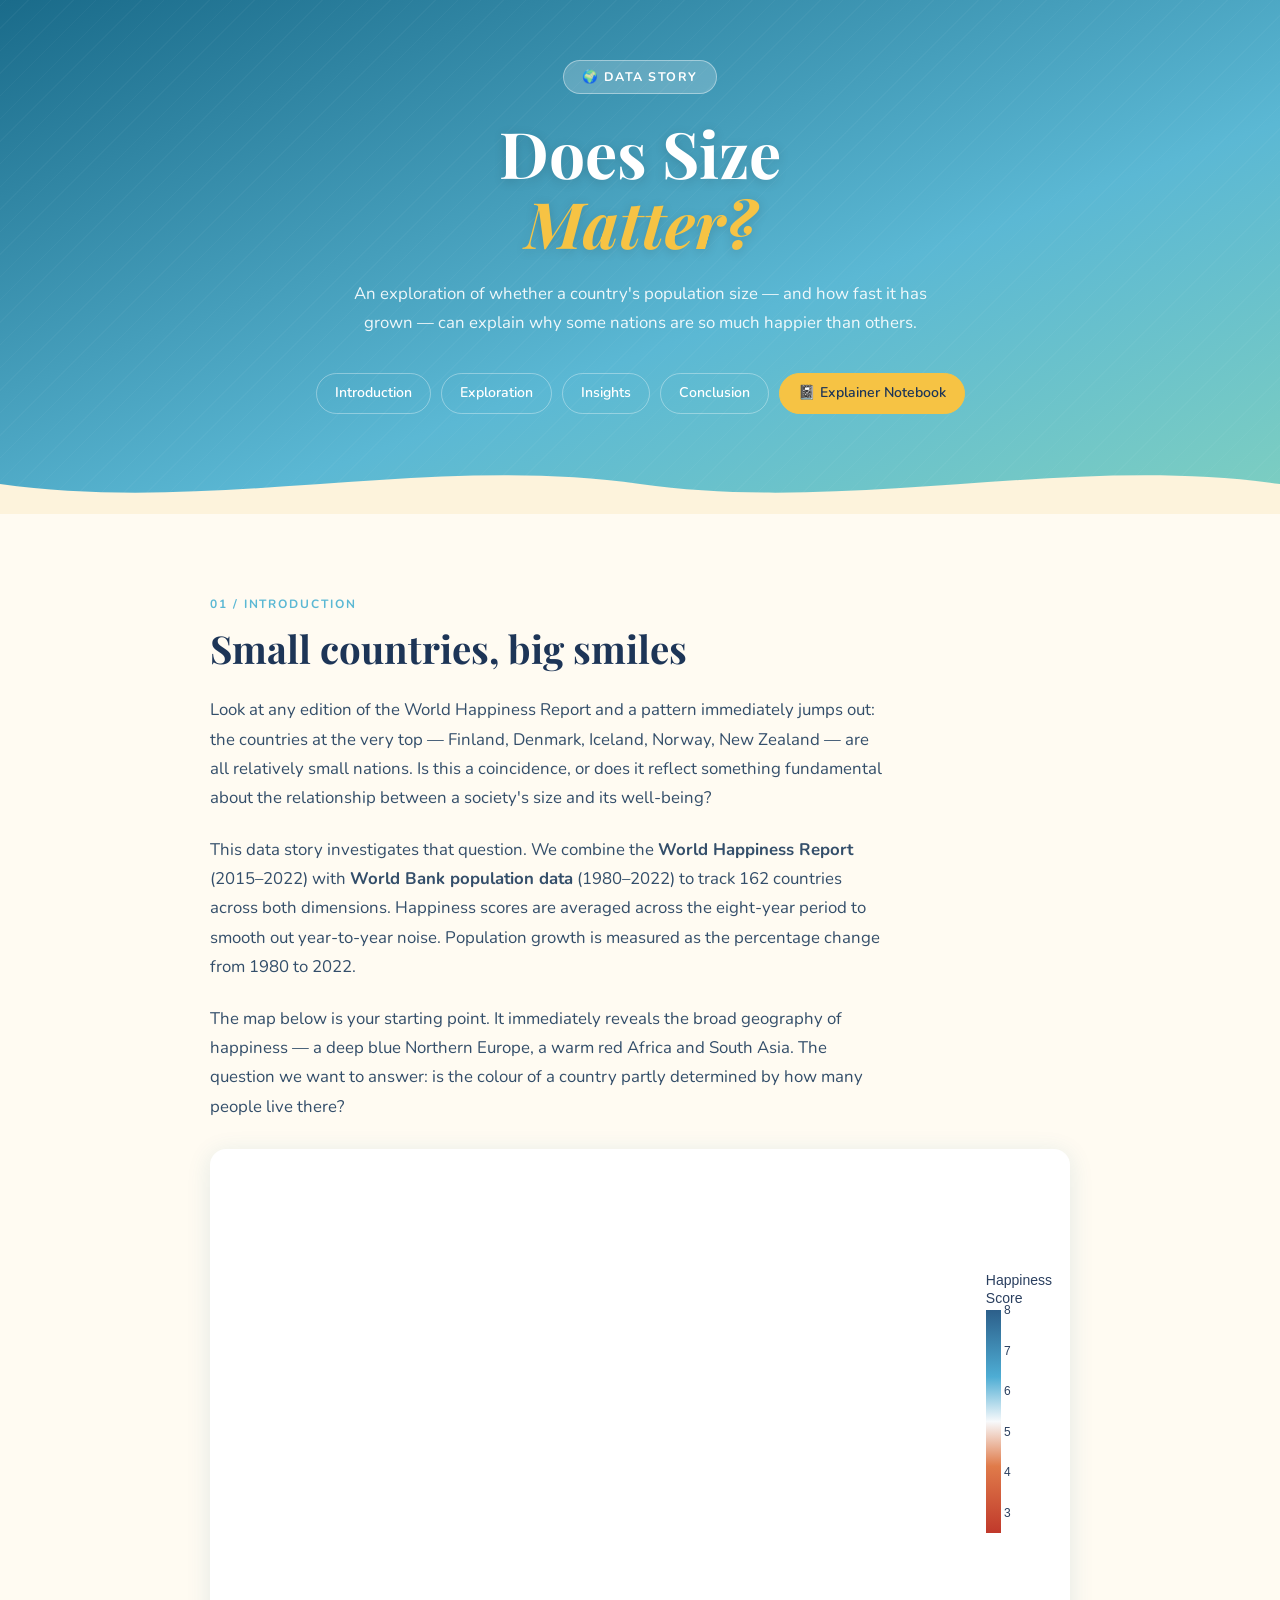
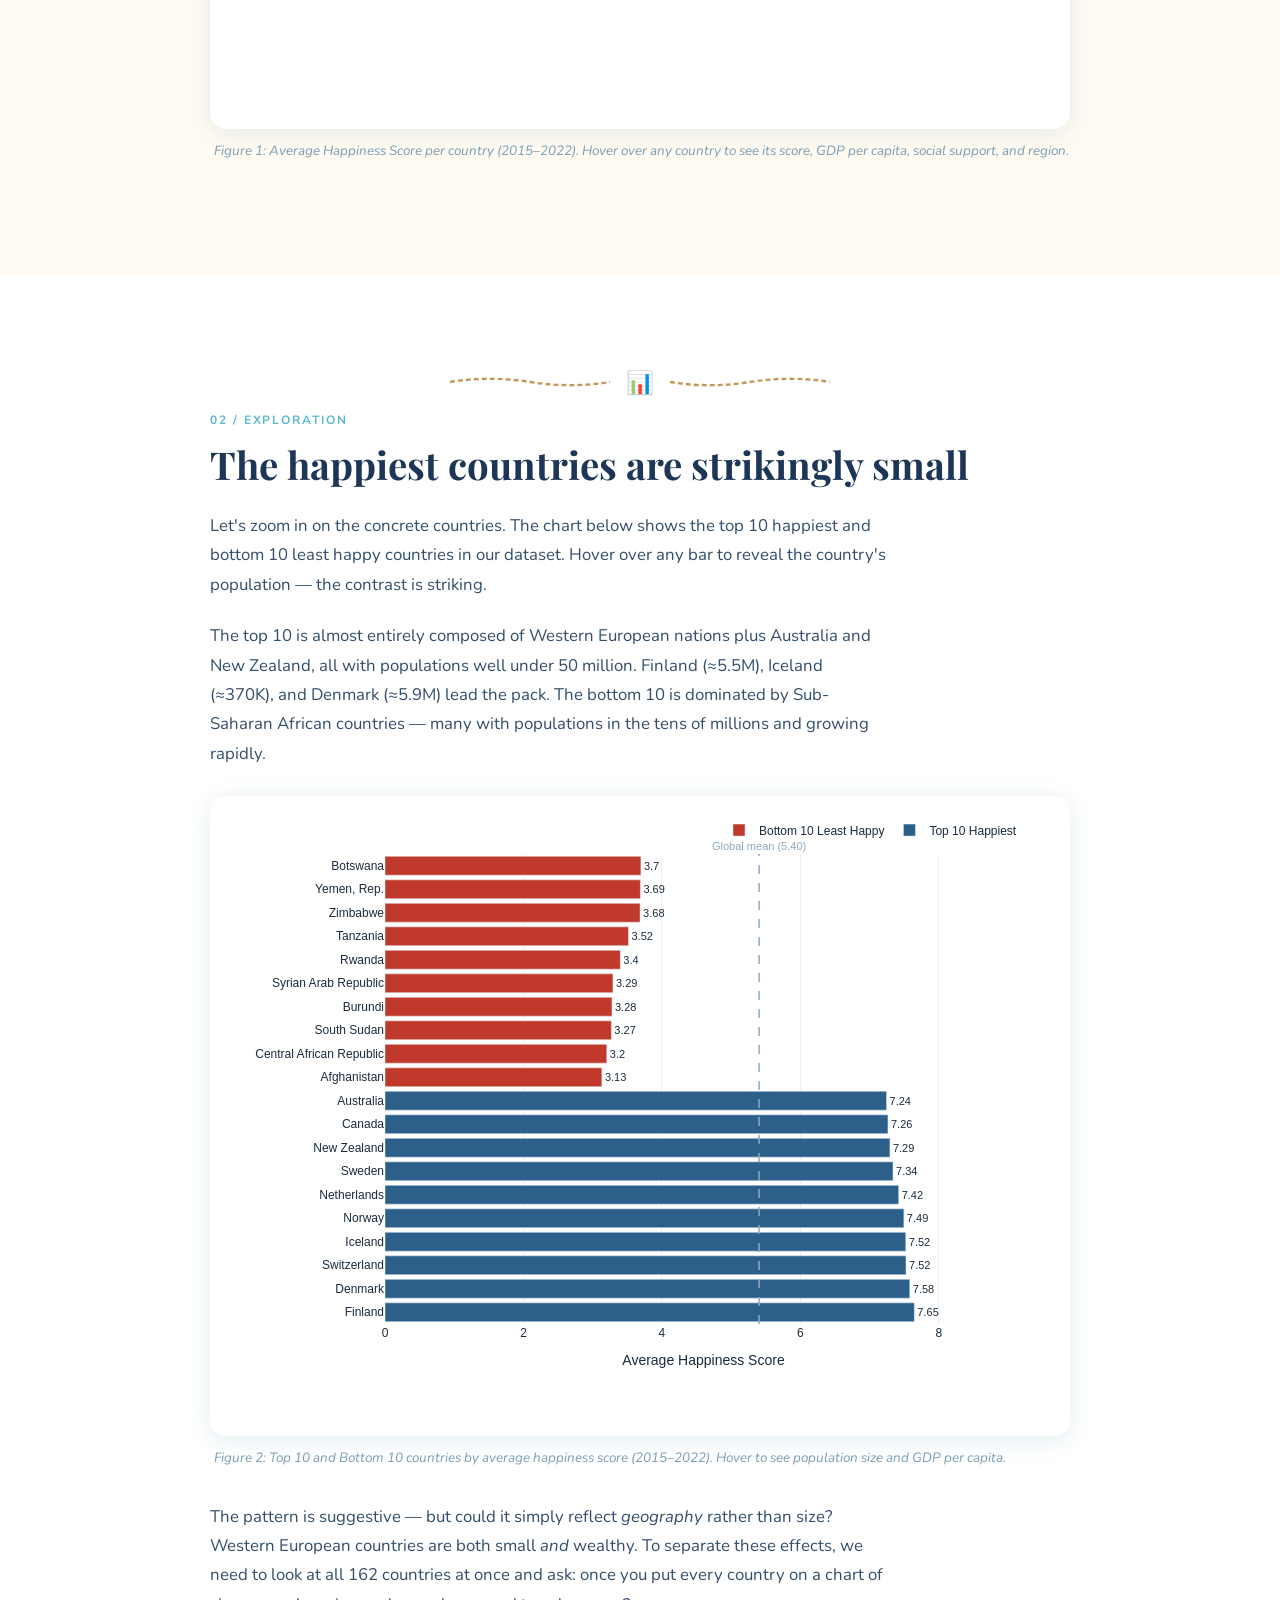
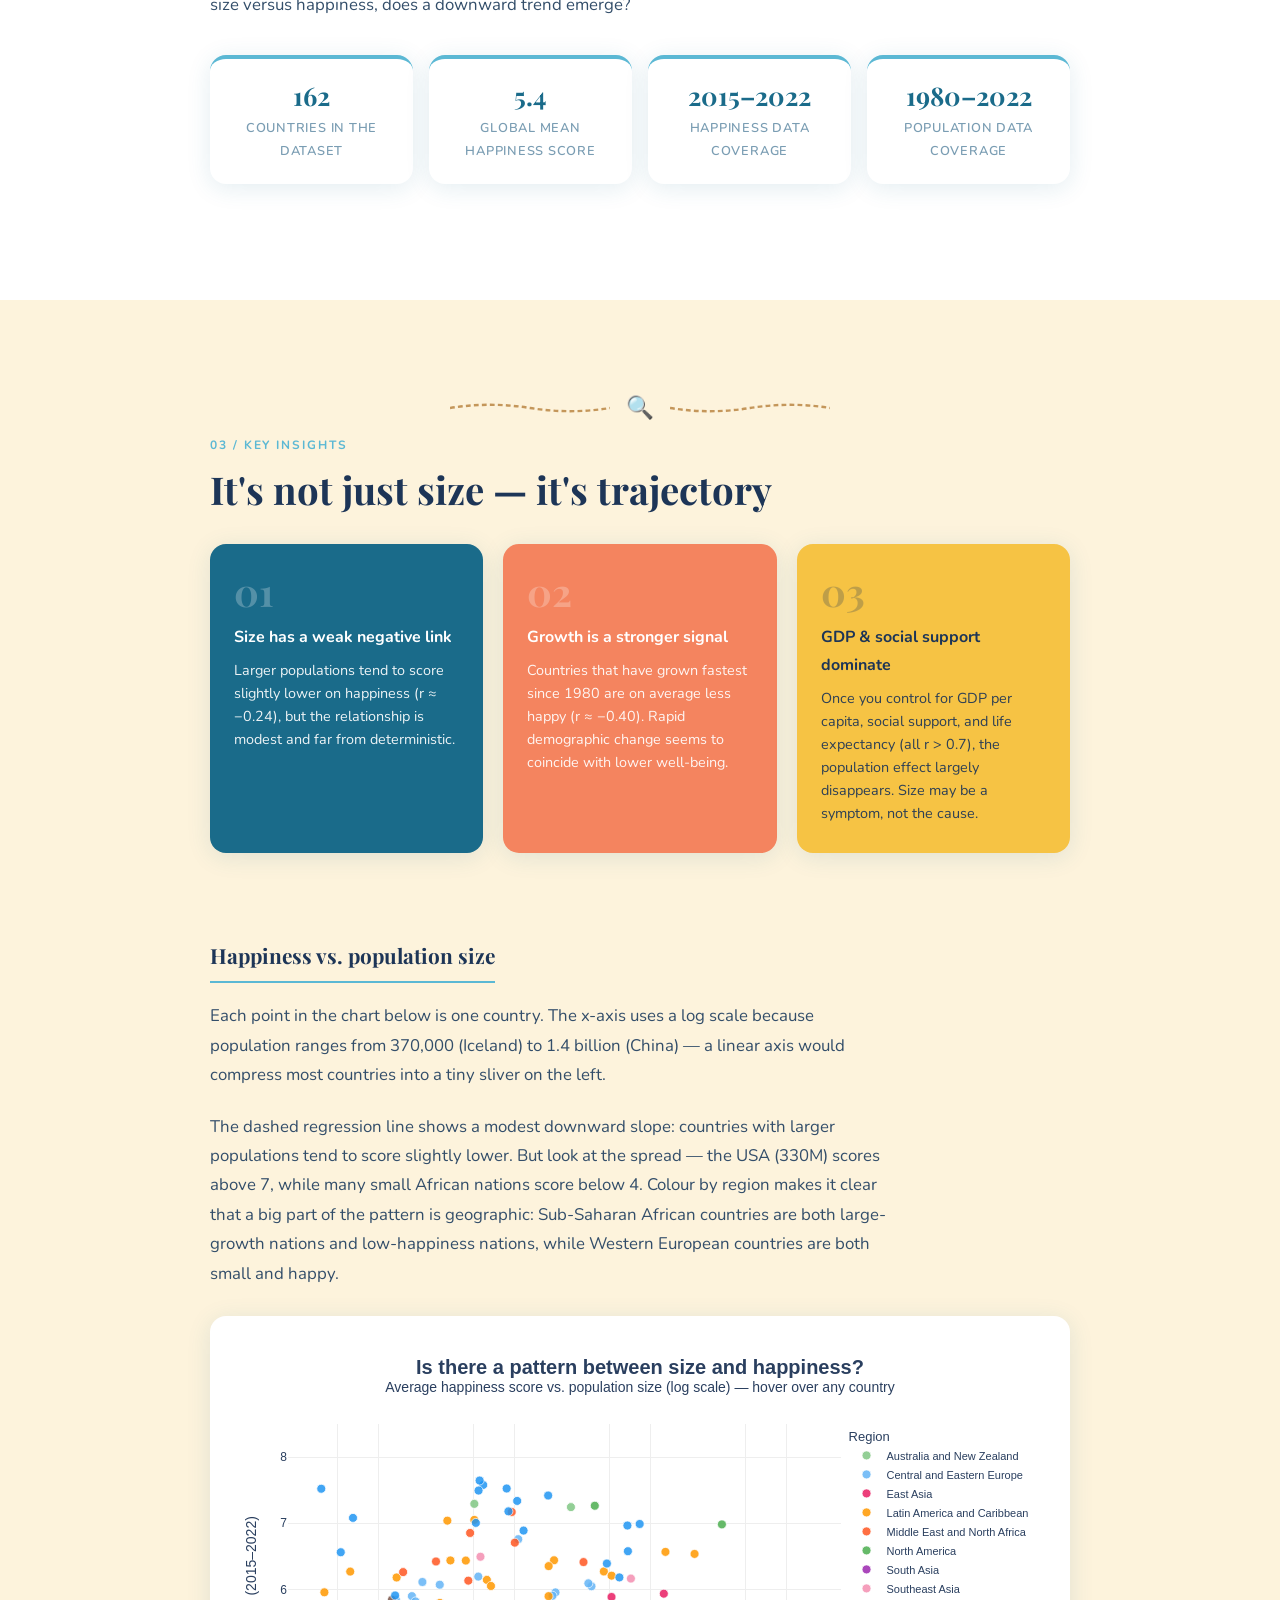
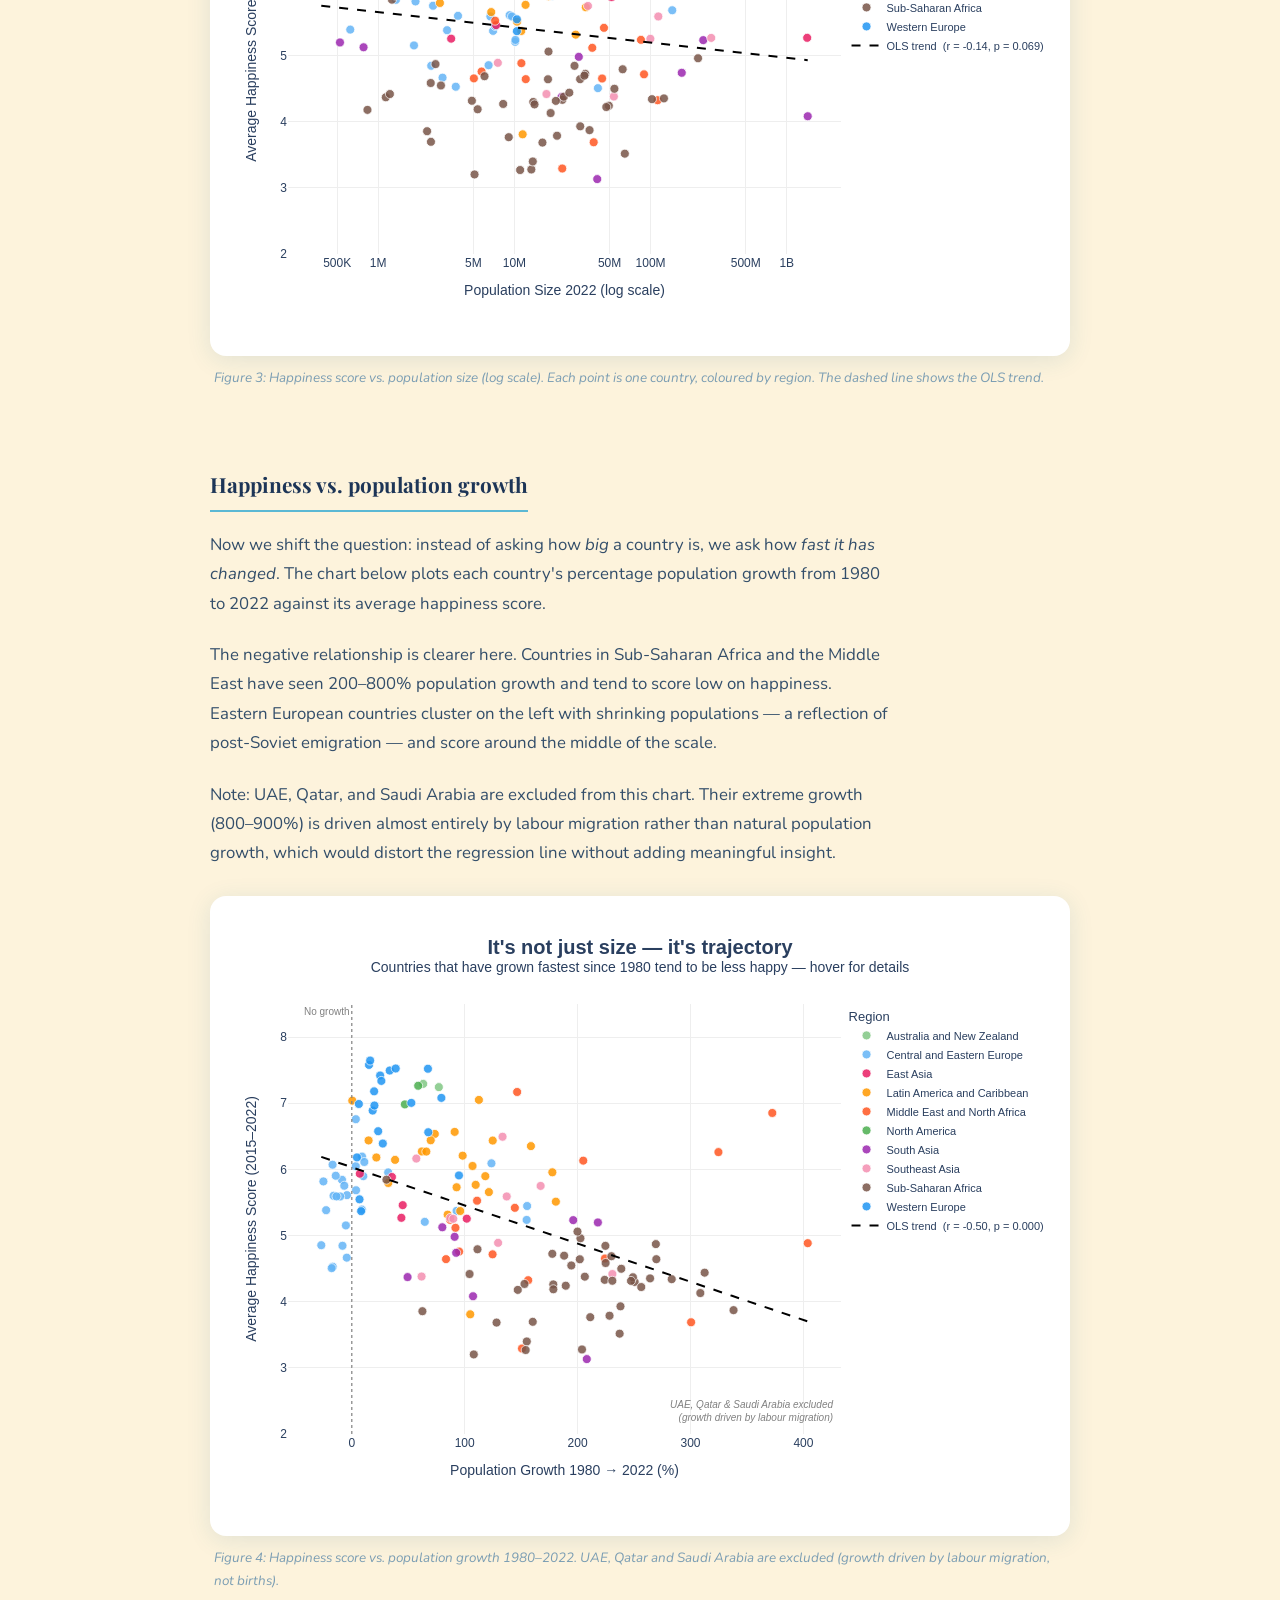
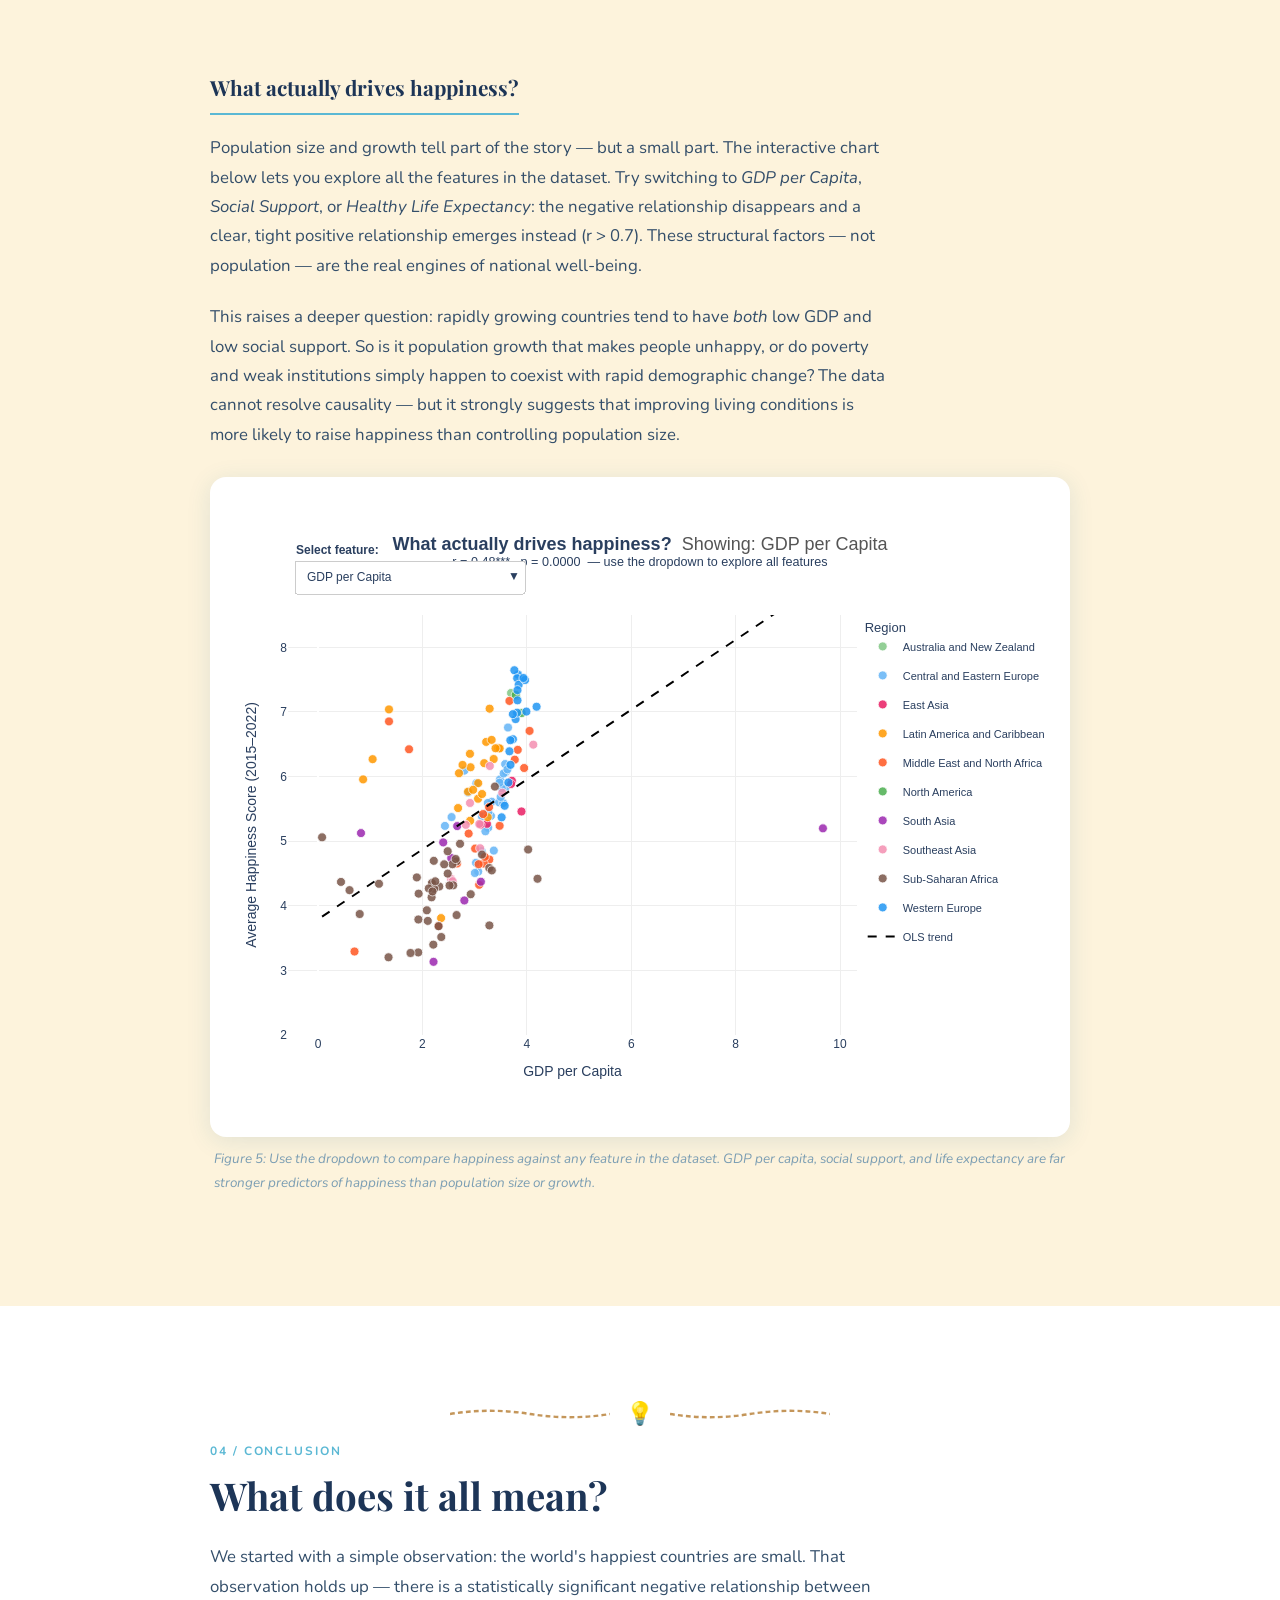
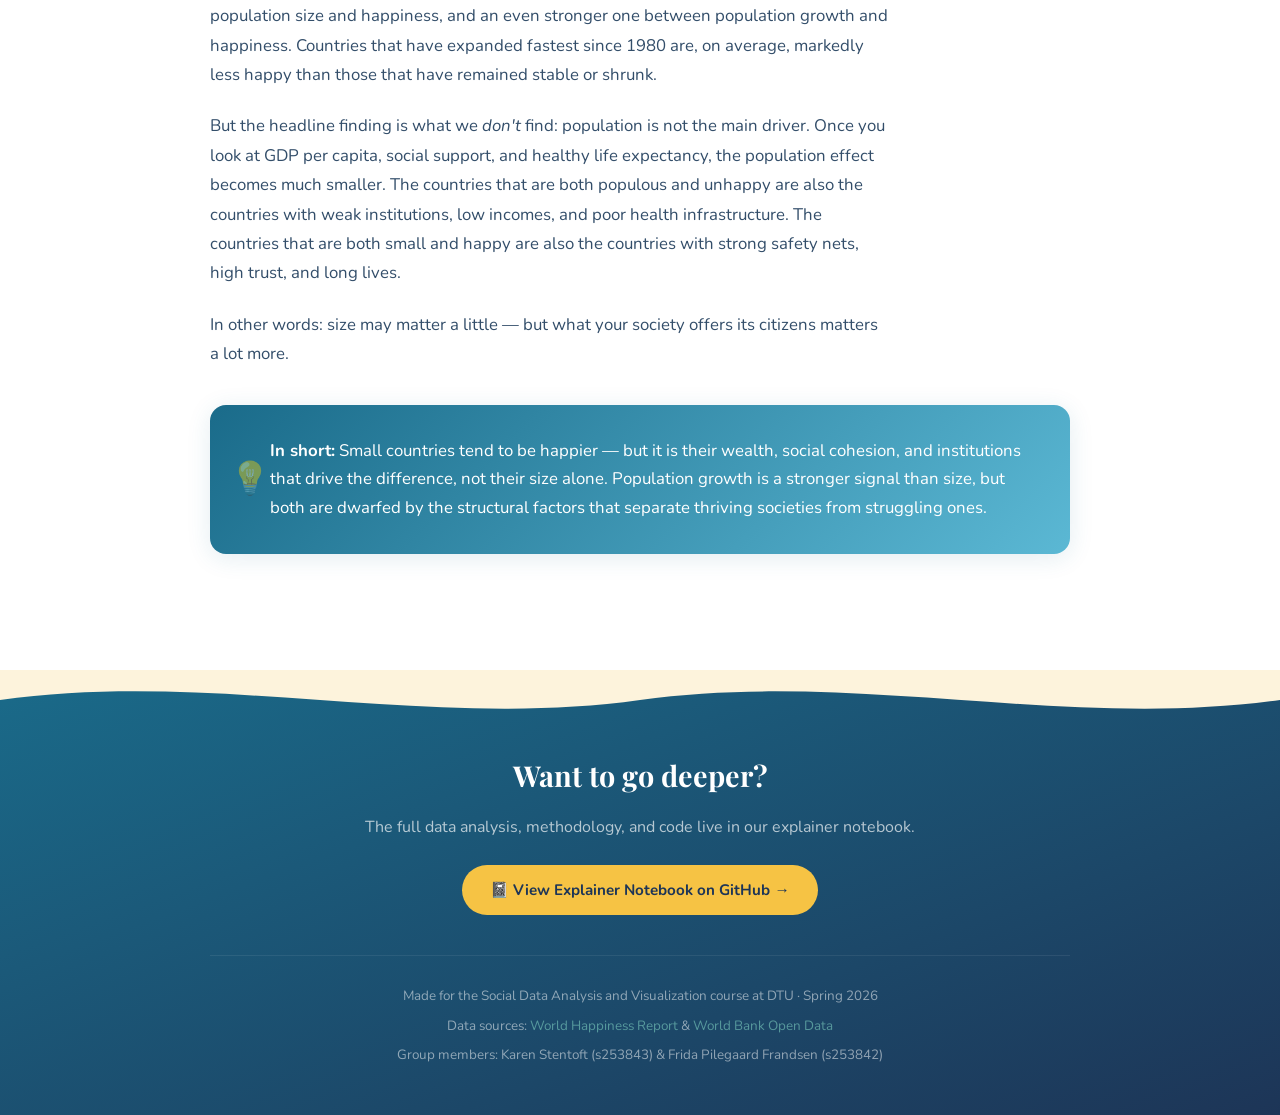
==== commit c8813b8a: "Update index.html" ====
--- a/index.html
+++ b/index.html
@@ -50,7 +50,7 @@
         </p>
 
         <div class="figure-embed">
-          <iframe src="plot1_choropleth.html" width="100%" height="580" frameborder="0" scrolling="no" title="Figure 1 — World happiness choropleth map"></iframe>
+          <iframe src="plot1_choropleth.html" width="100%" height="580" frameborder="0" allowtransparency="true" style="background: transparent;" scrolling="no" title="Figure 1 — World happiness choropleth map"></iframe>
         </div>
         <p class="caption">Figure 1: Average Happiness Score per country (2015–2022). Hover over any country to see its score, GDP per capita, social support, and region.</p>
       </div>
@@ -74,7 +74,7 @@
         </p>
 
         <div class="figure-embed">
-          <iframe src="plot2_top_bottom.html" width="100%" height="640" frameborder="0" scrolling="no" title="Figure 2 — Top and Bottom 10 countries by happiness score"></iframe>
+          <iframe src="plot2_top_bottom.html" width="100%" height="640" frameborder="0" allowtransparency="true" style="background: transparent;" scrolling="no" title="Figure 2 — Top and Bottom 10 countries by happiness score"></iframe>
         </div>
         <p class="caption">Figure 2: Top 10 and Bottom 10 countries by average happiness score (2015–2022). Hover to see population size and GDP per capita.</p>
 
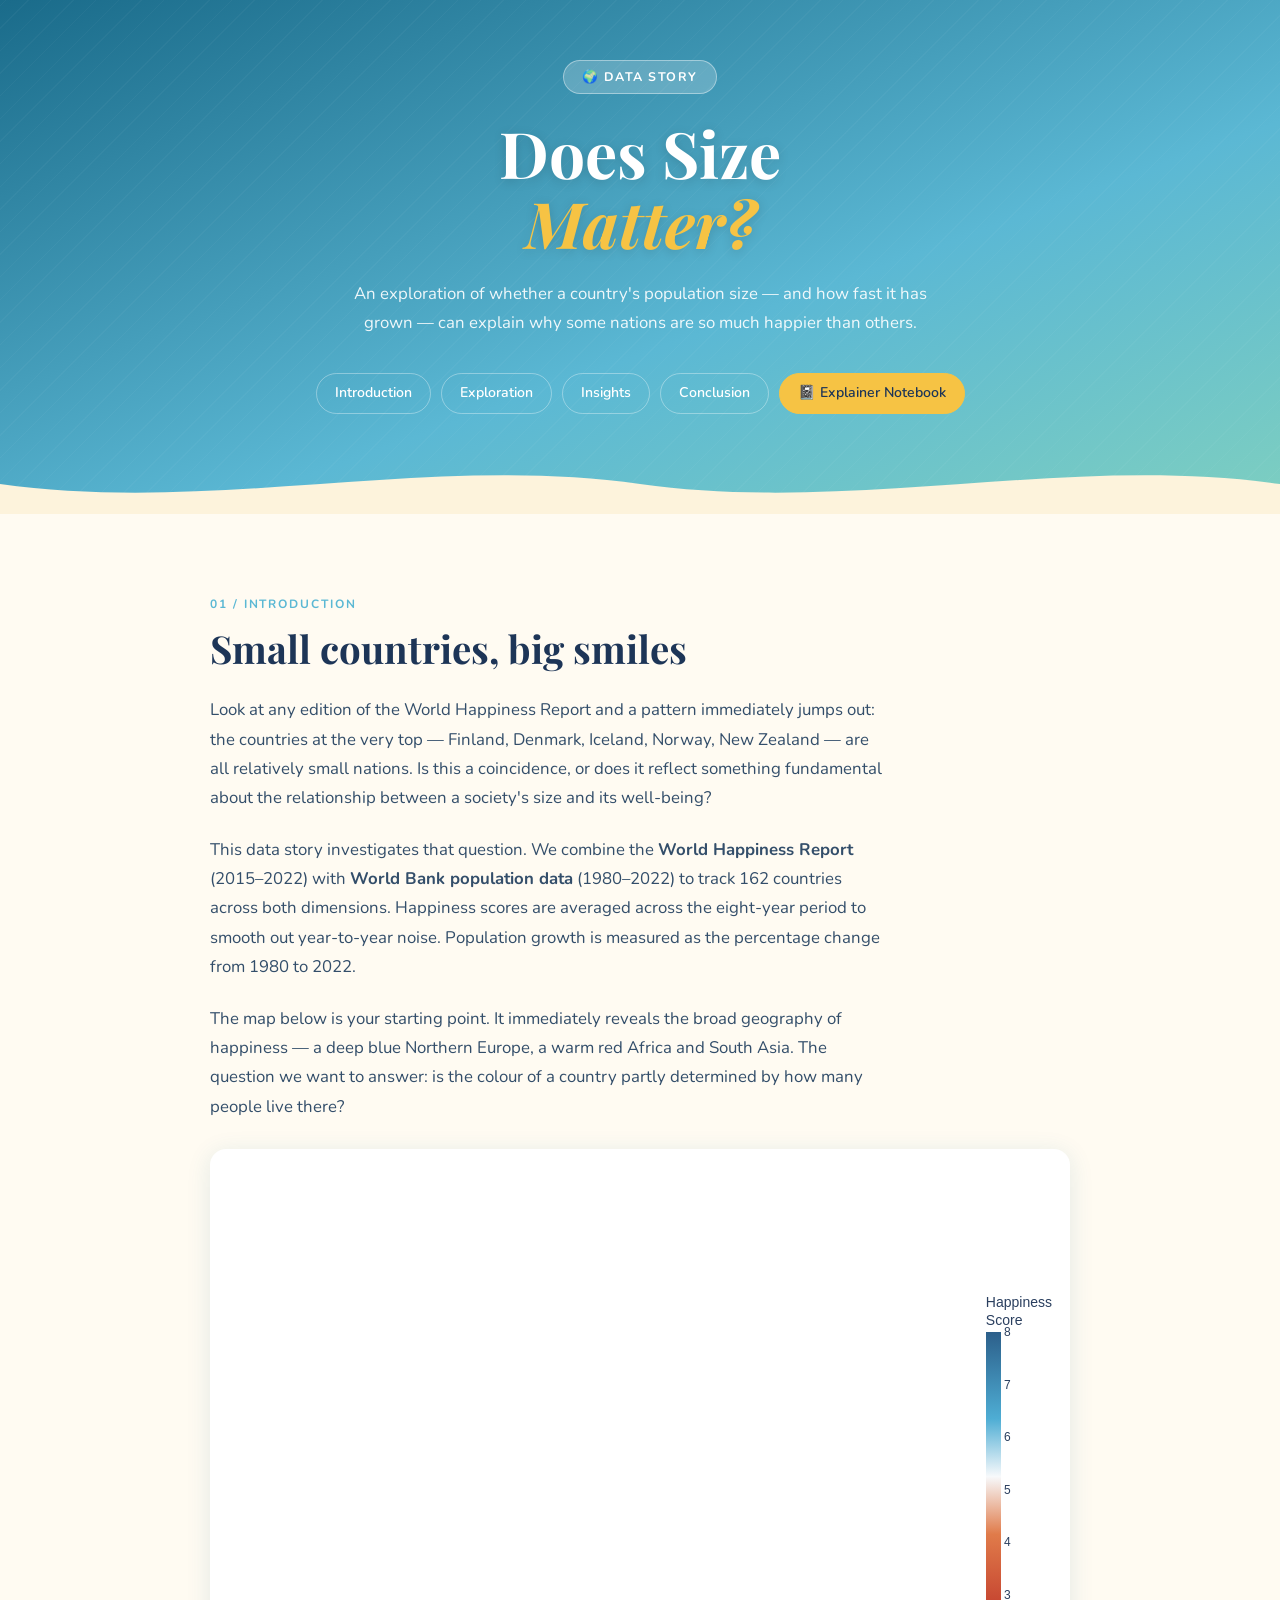
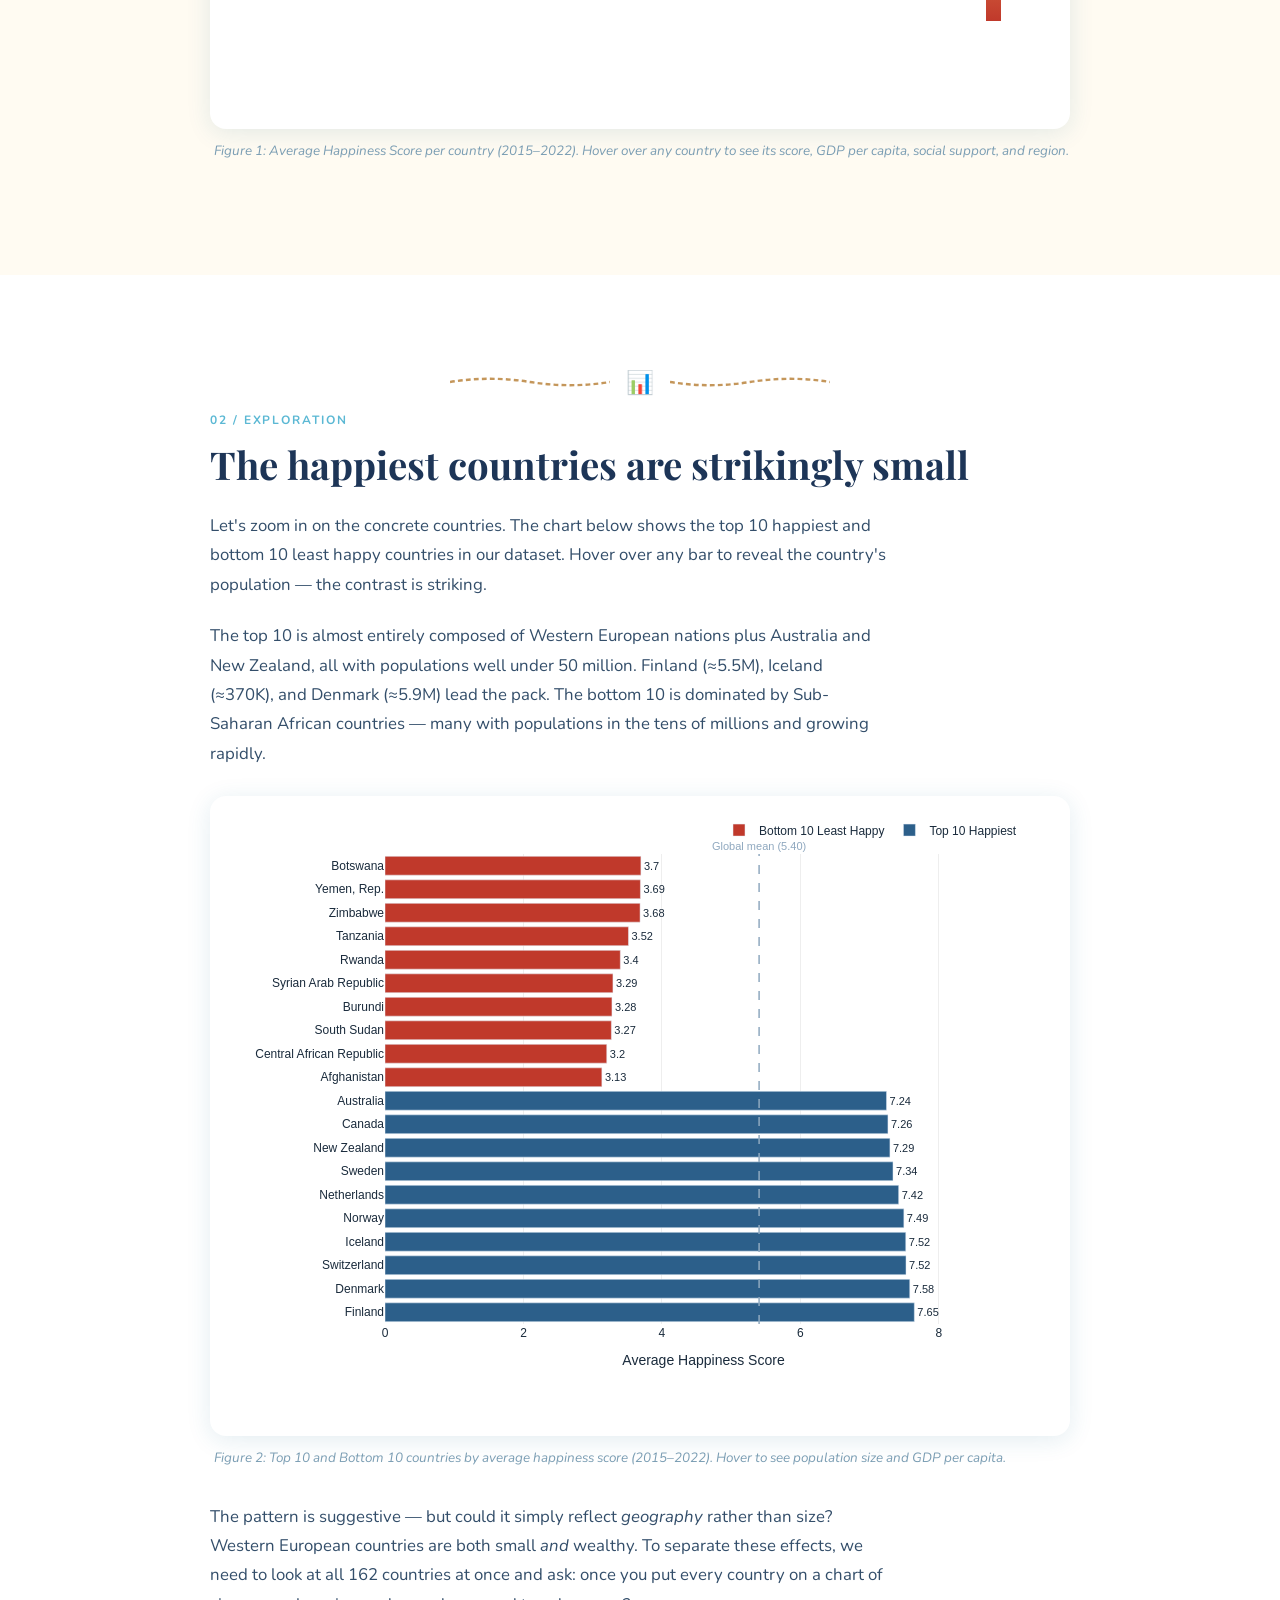
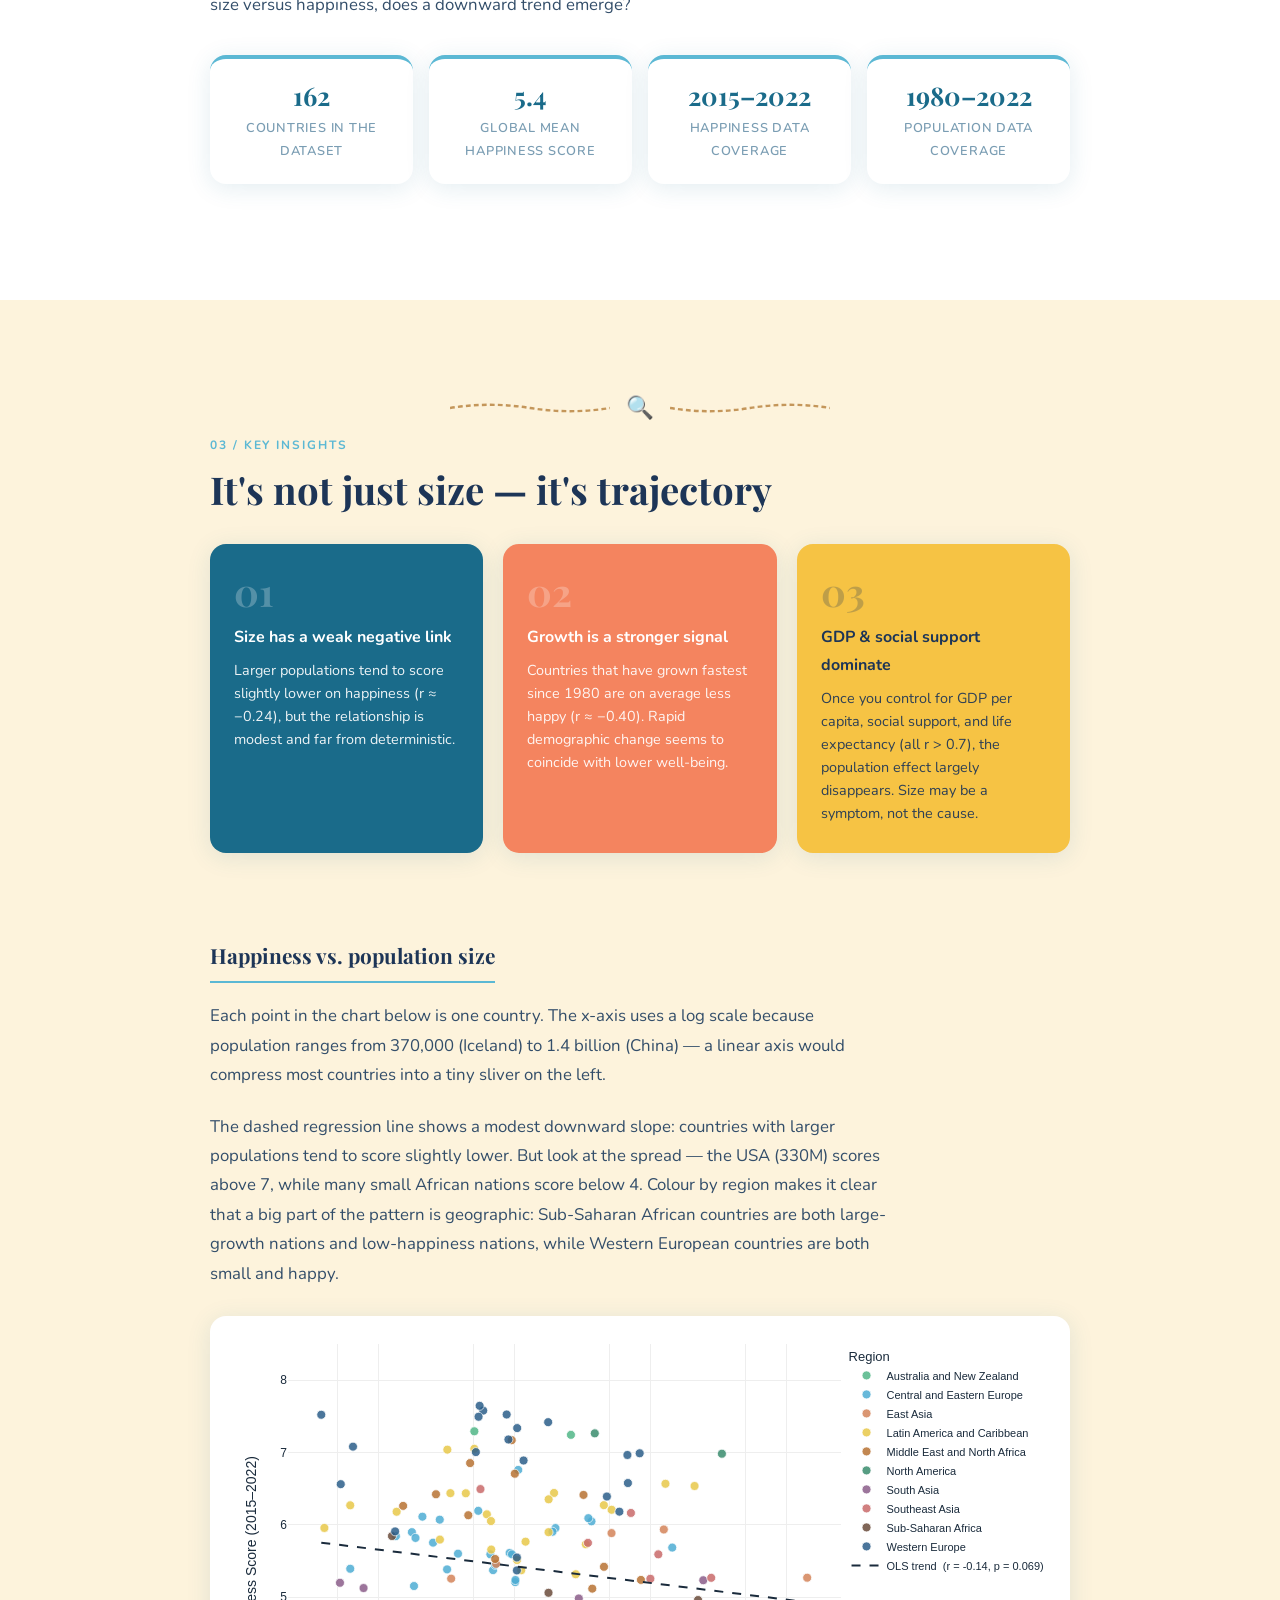
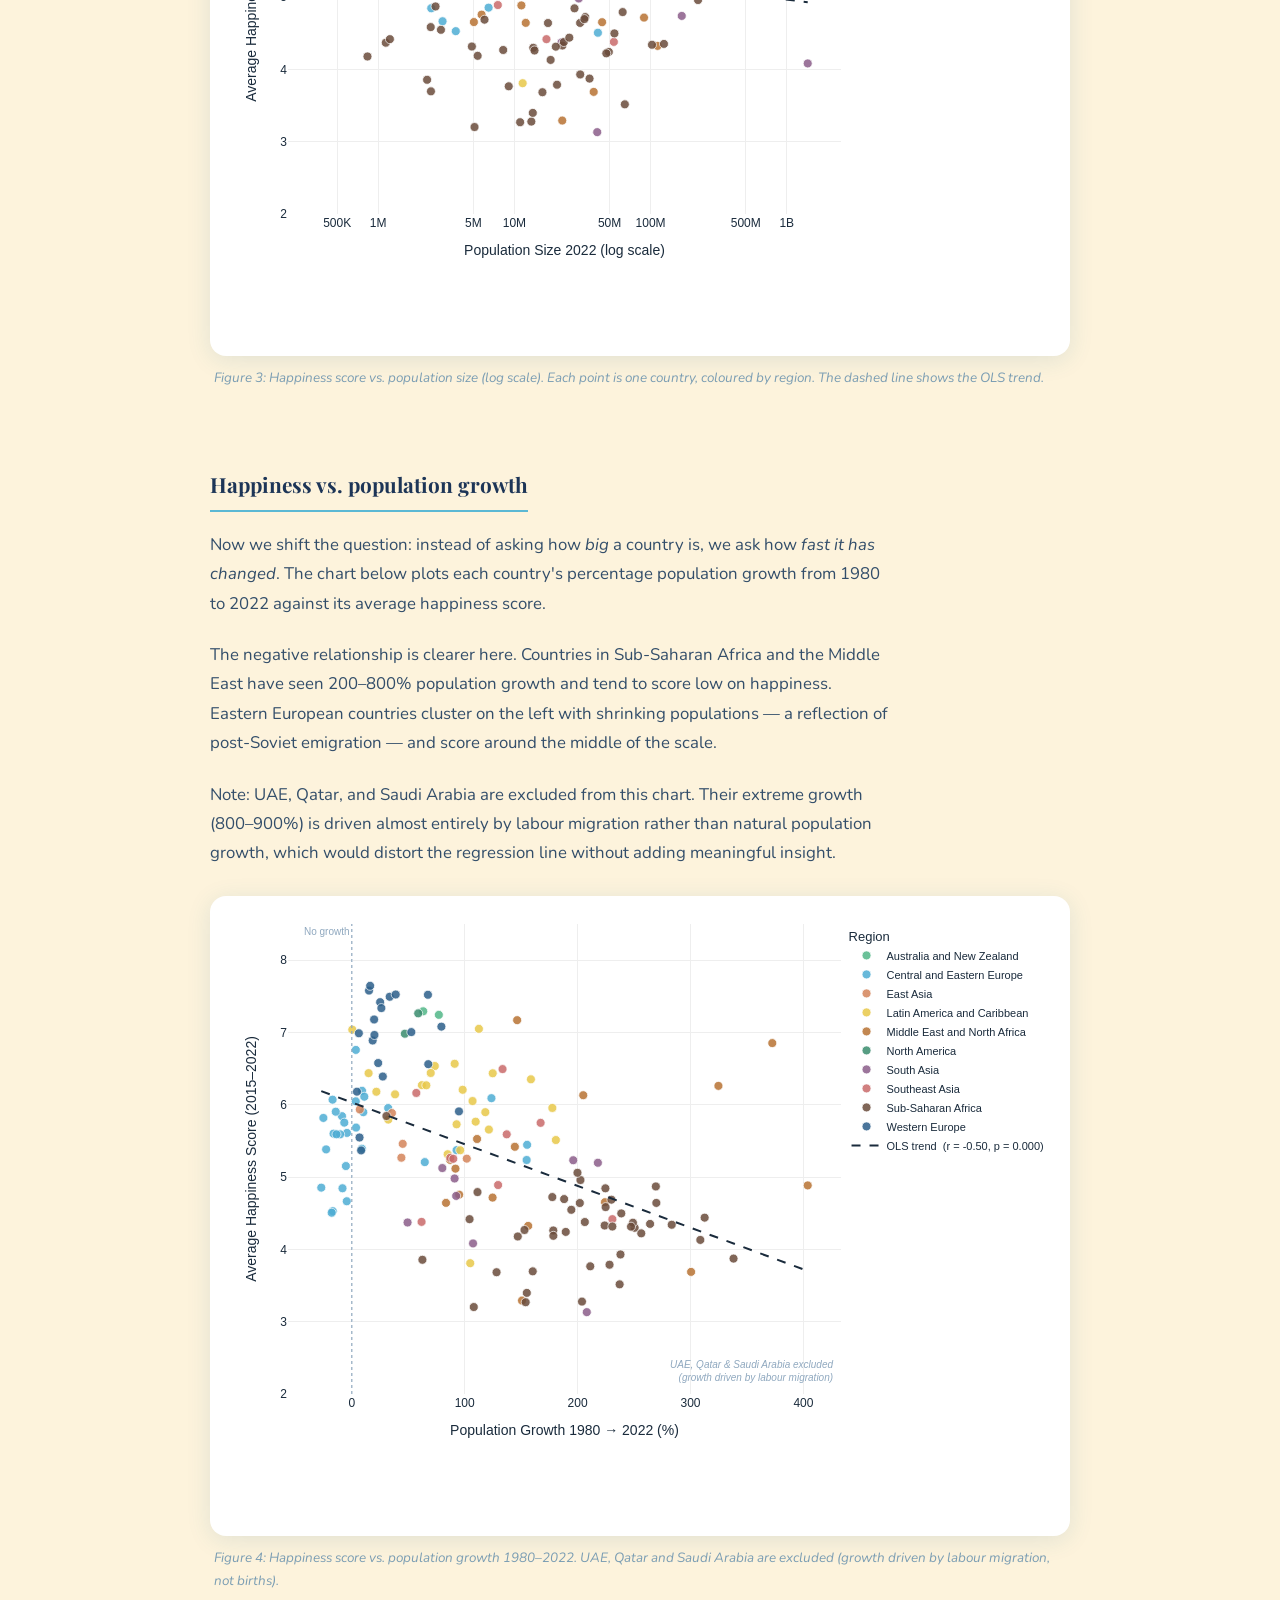
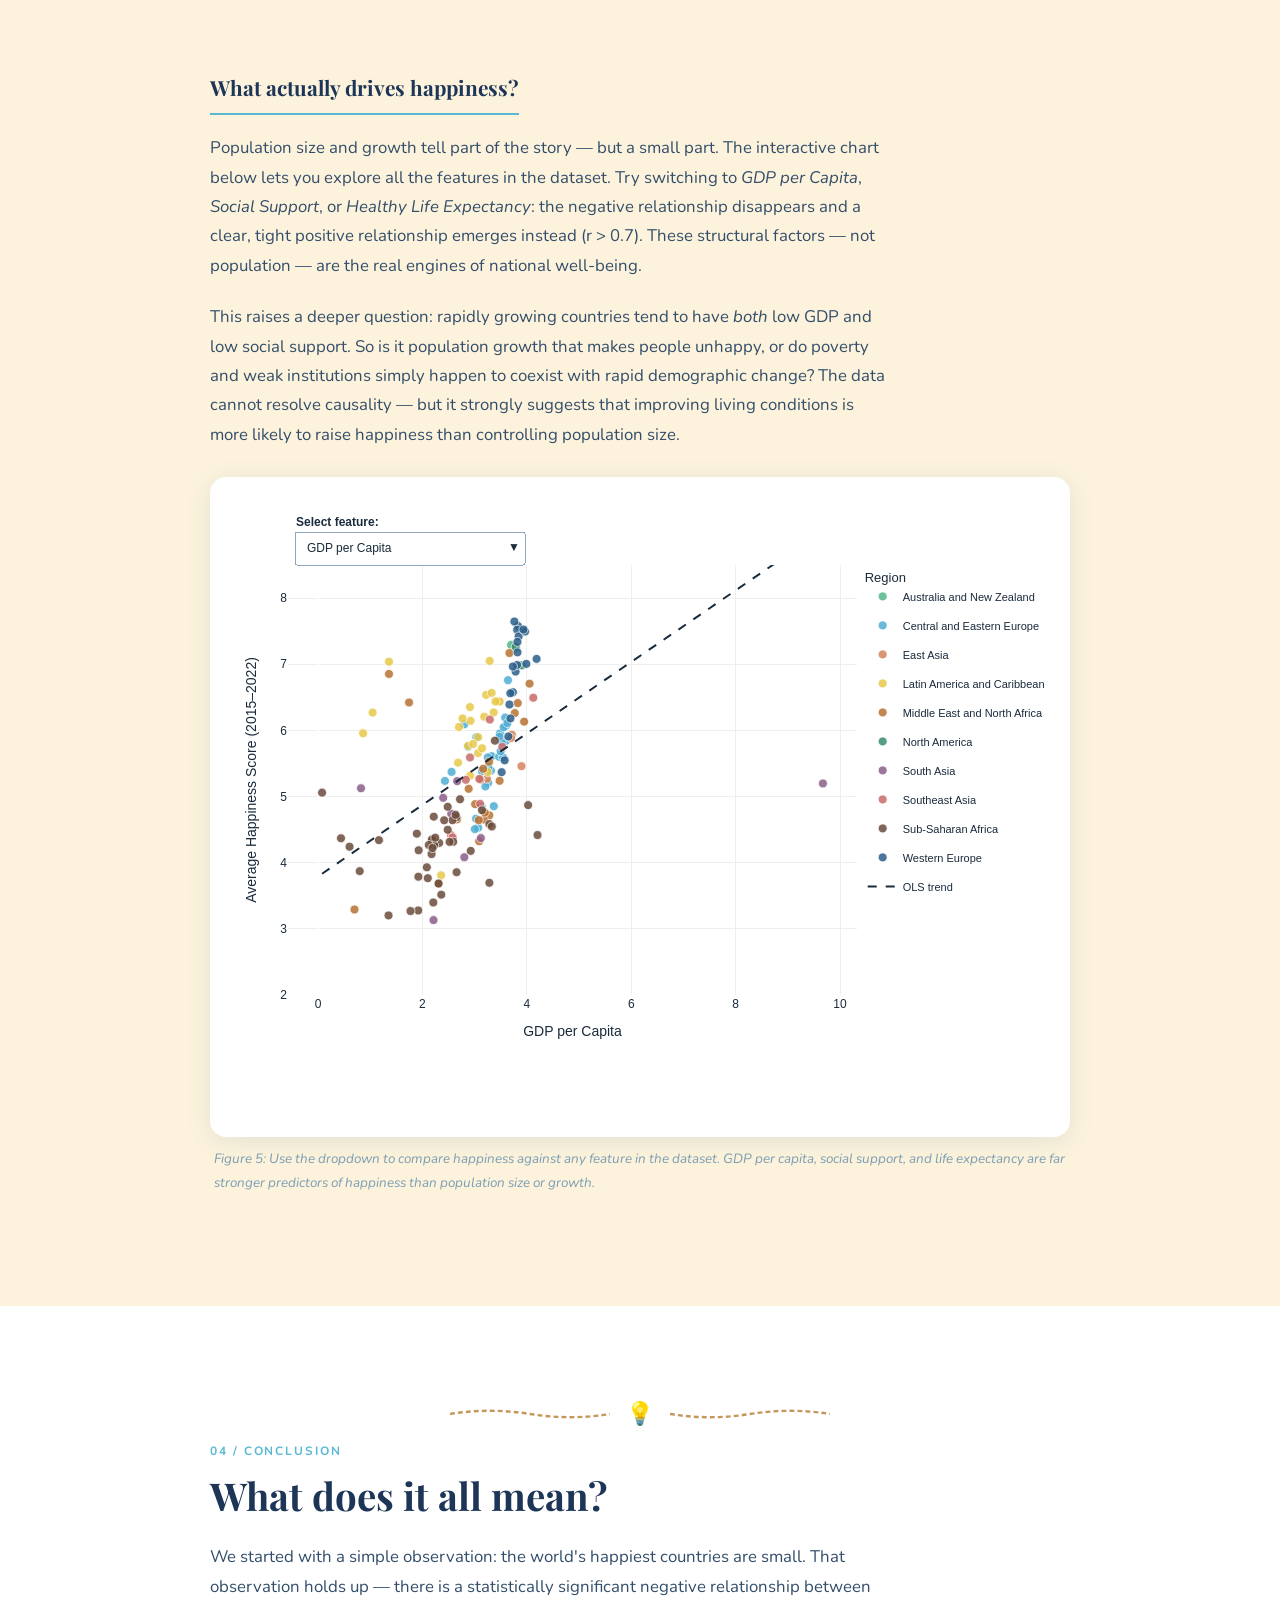
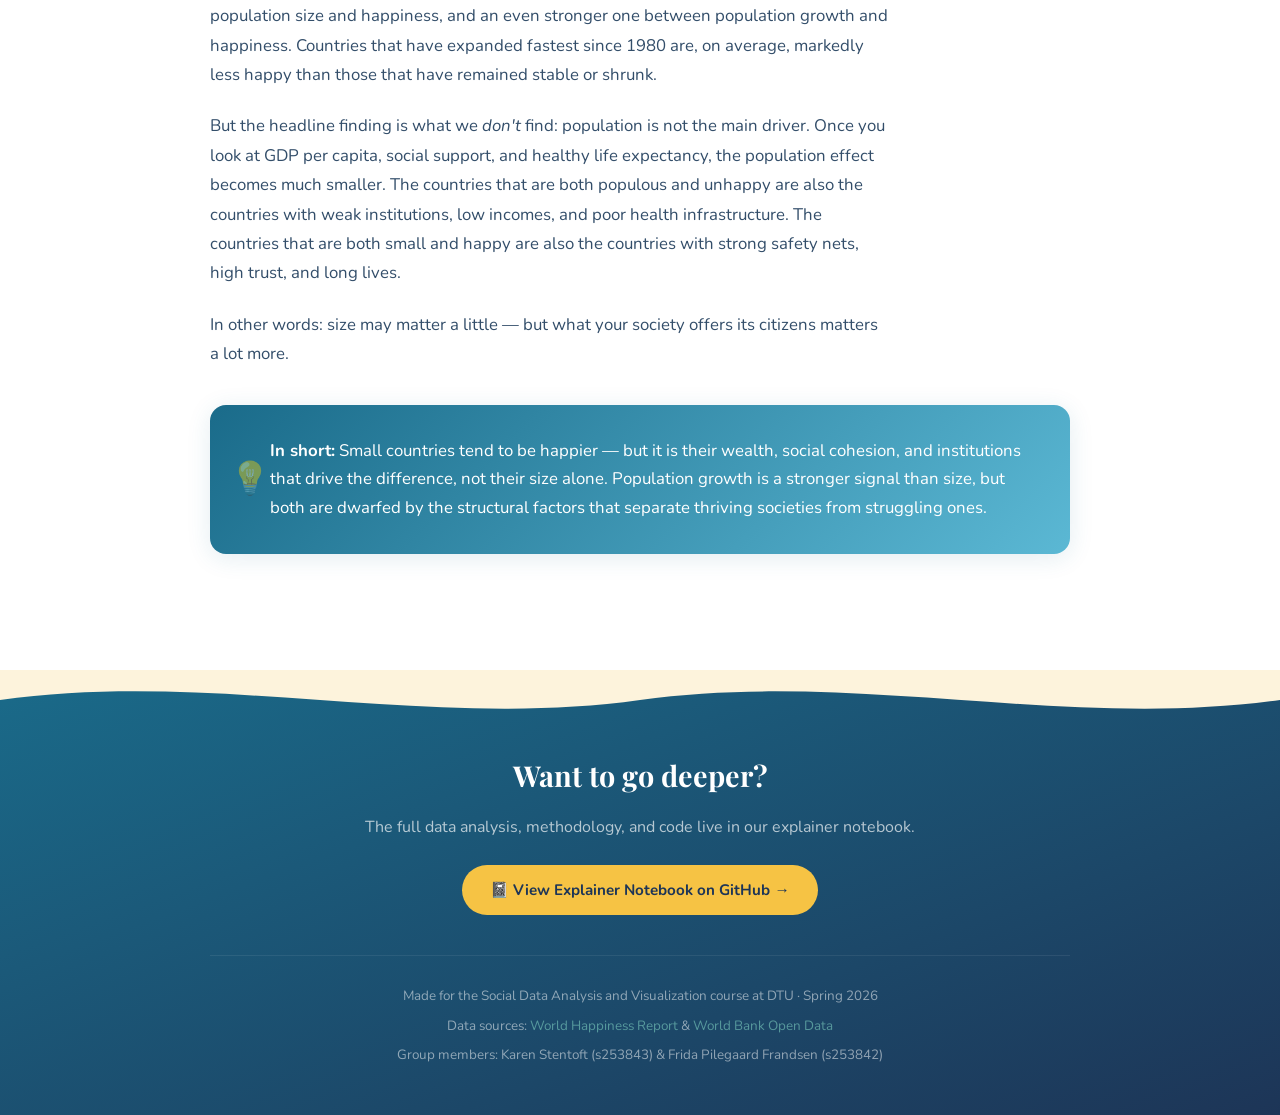
==== commit eab58a26: "Visualiseringer" ====
--- a/index.html
+++ b/index.html
@@ -142,7 +142,7 @@
         </p>
 
         <div class="figure-embed">
-          <iframe src="plot3_scatter_size.html" width="100%" height="640" frameborder="0" scrolling="no" title="Figure 3 — Happiness vs. population size scatter"></iframe>
+          <iframe src="plot3_scatter_size.html" width="100%" height="640" frameborder="0" allowtransparency="true" style="background: transparent;" scrolling="no" title="Figure 3 — Happiness vs. population size scatter"></iframe>
         </div>
         <p class="caption">Figure 3: Happiness score vs. population size (log scale). Each point is one country, coloured by region. The dashed line shows the OLS trend.</p>
 
@@ -158,7 +158,7 @@
         </p>
 
         <div class="figure-embed">
-          <iframe src="plot4_scatter_growth.html" width="100%" height="640" frameborder="0" scrolling="no" title="Figure 4 — Happiness vs. population growth scatter"></iframe>
+          <iframe src="plot4_scatter_growth.html" width="100%" height="640" frameborder="0" allowtransparency="true" style="background: transparent;" scrolling="no" title="Figure 4 — Happiness vs. population growth scatter"></iframe>
         </div>
         <p class="caption">Figure 4: Happiness score vs. population growth 1980–2022. UAE, Qatar and Saudi Arabia are excluded (growth driven by labour migration, not births).</p>
 
@@ -171,7 +171,7 @@
         </p>
 
         <div class="figure-embed">
-          <iframe src="plot5_feature_explorer.html" width="100%" height="660" frameborder="0" scrolling="no" title="Figure 5 — Interactive feature explorer"></iframe>
+          <iframe src="plot5_feature_explorer.html" width="100%" height="660" frameborder="0" allowtransparency="true" style="background: transparent;" scrolling="no" title="Figure 5 — Interactive feature explorer"></iframe>
         </div>
         <p class="caption">Figure 5: Use the dropdown to compare happiness against any feature in the dataset. GDP per capita, social support, and life expectancy are far stronger predictors of happiness than population size or growth.</p>
       </div>
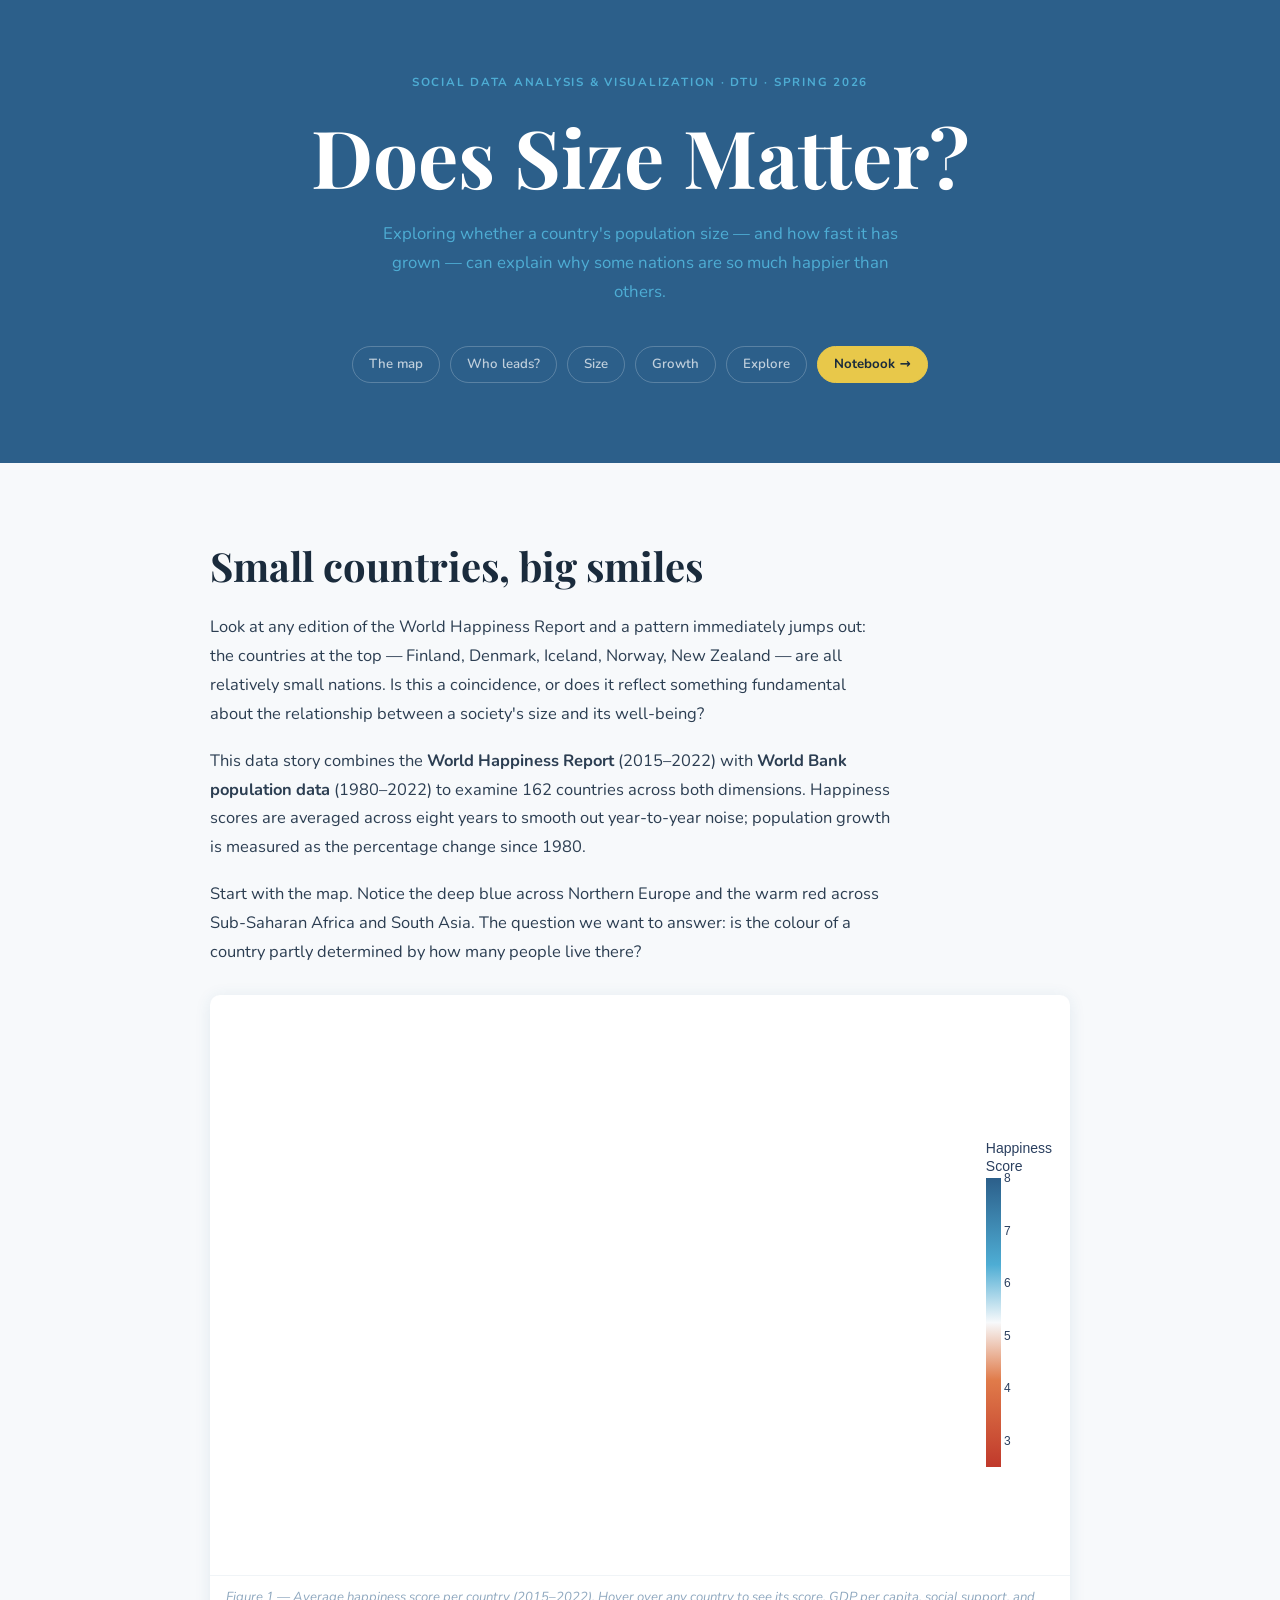
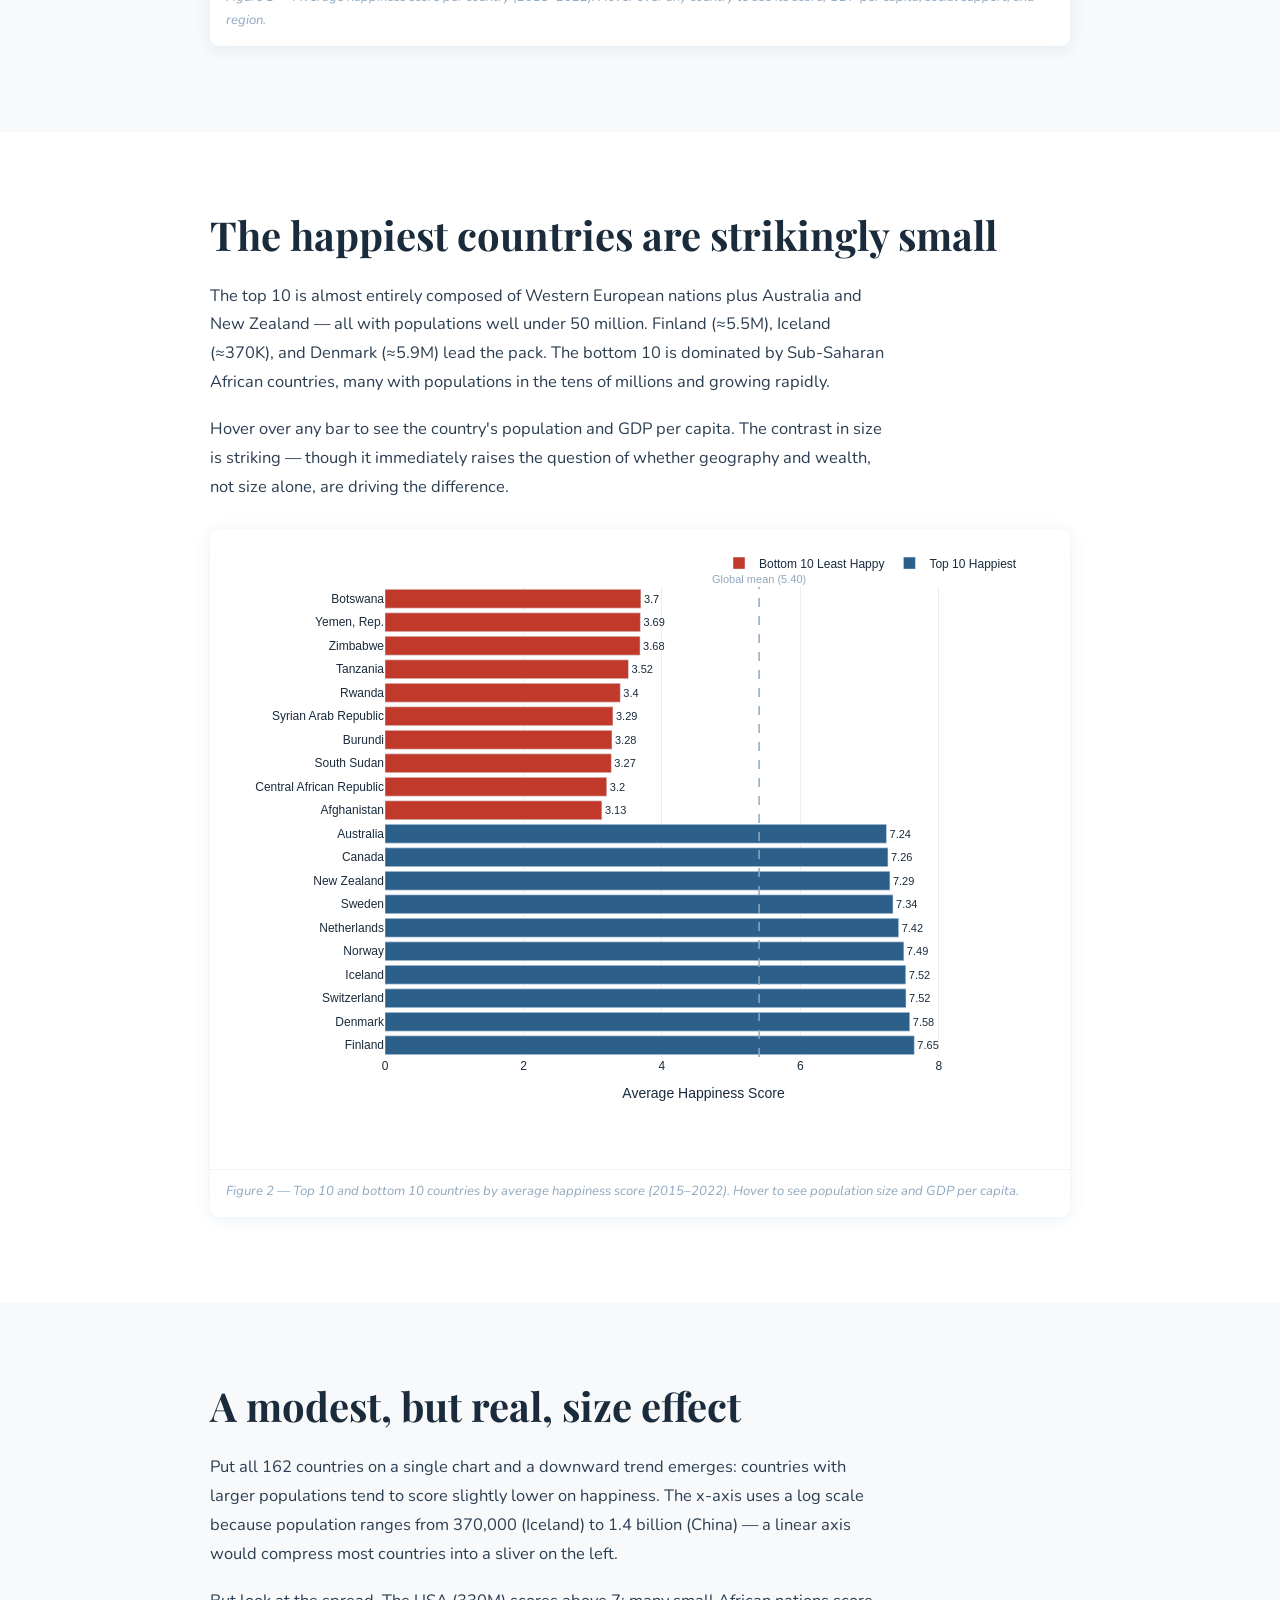
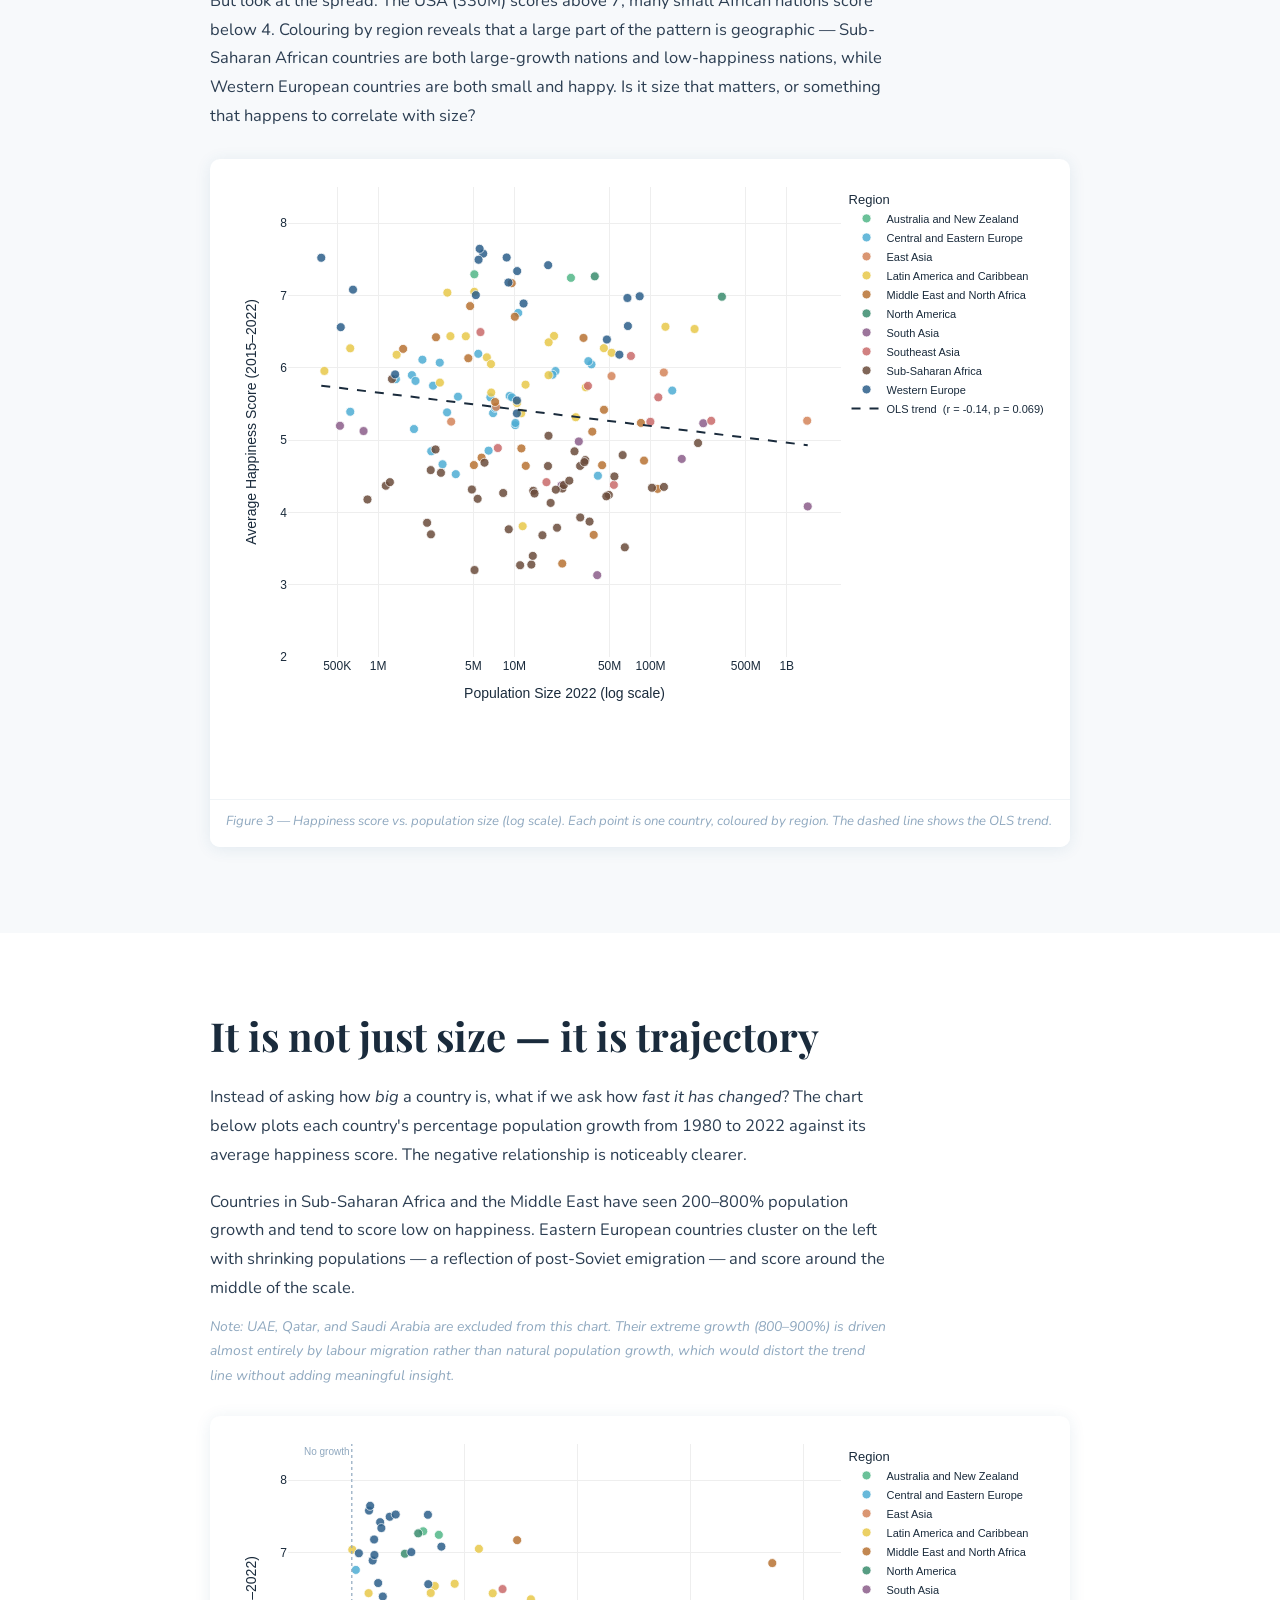
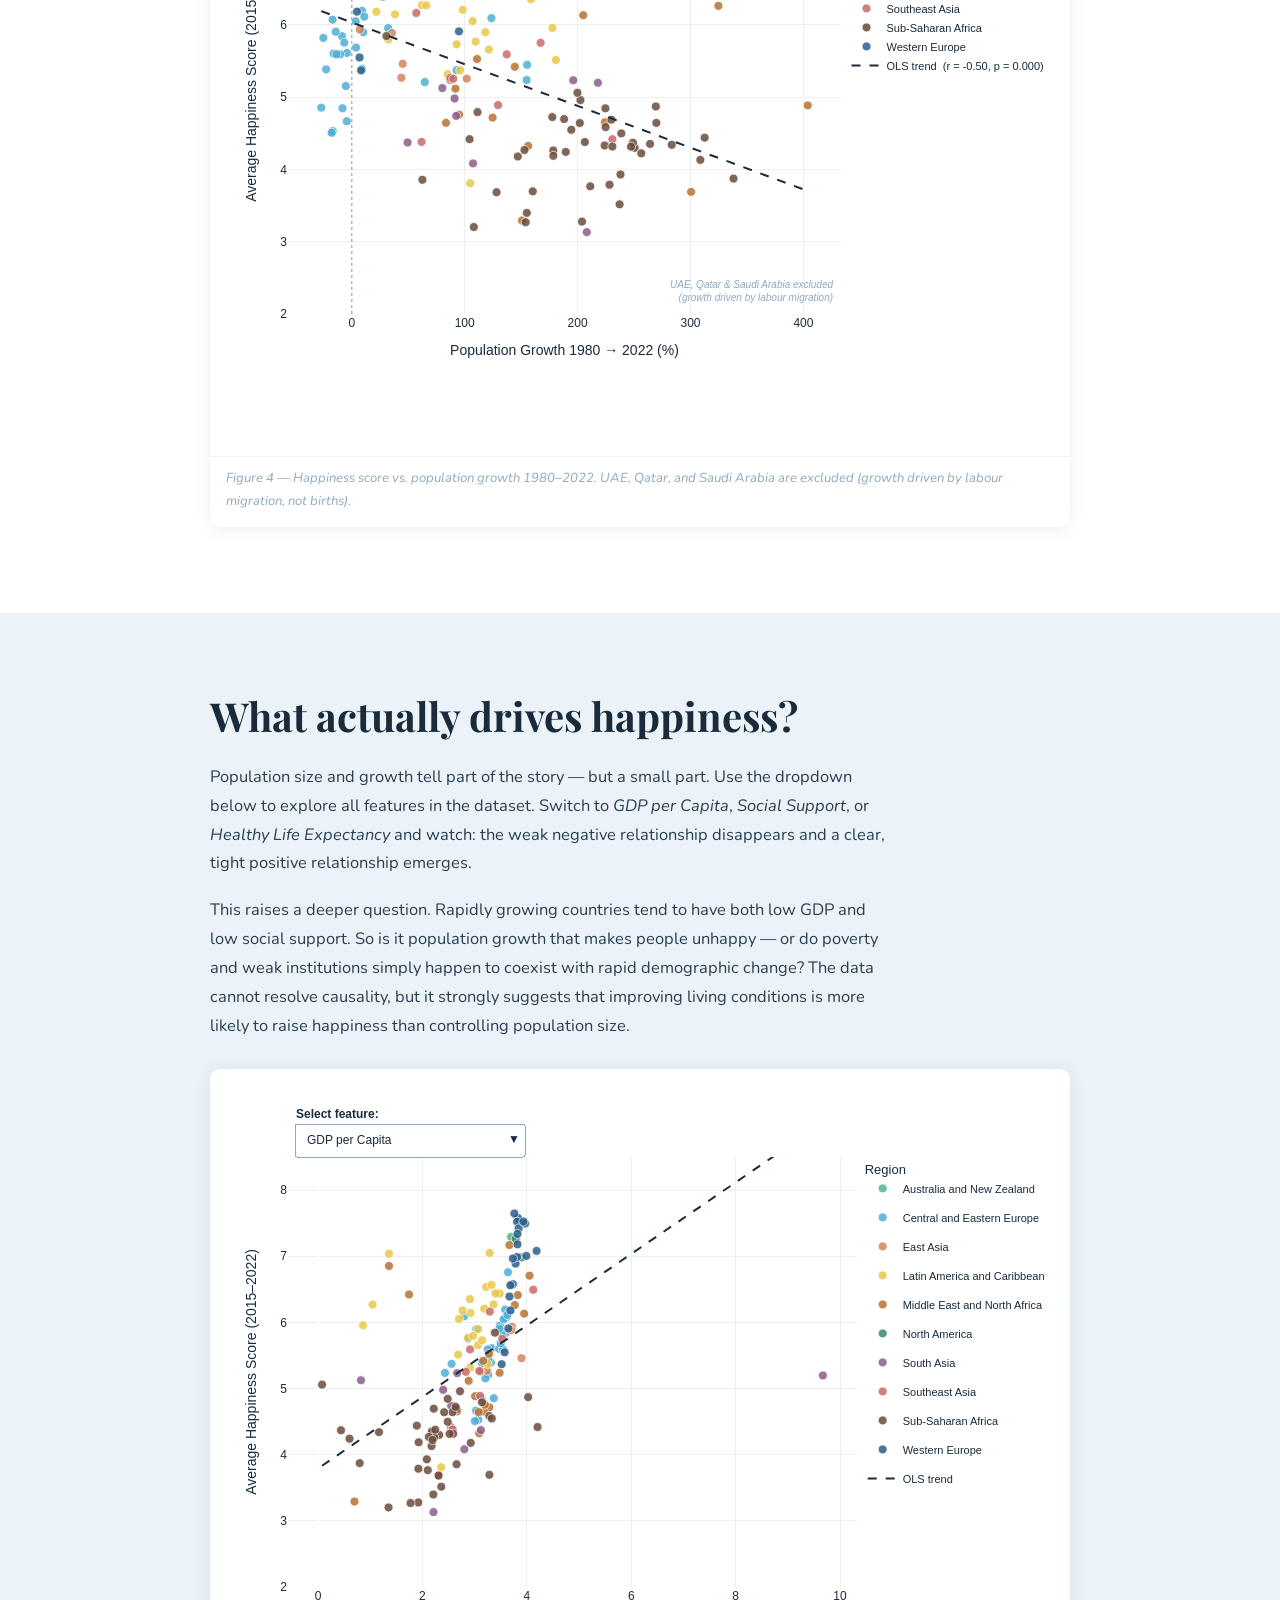
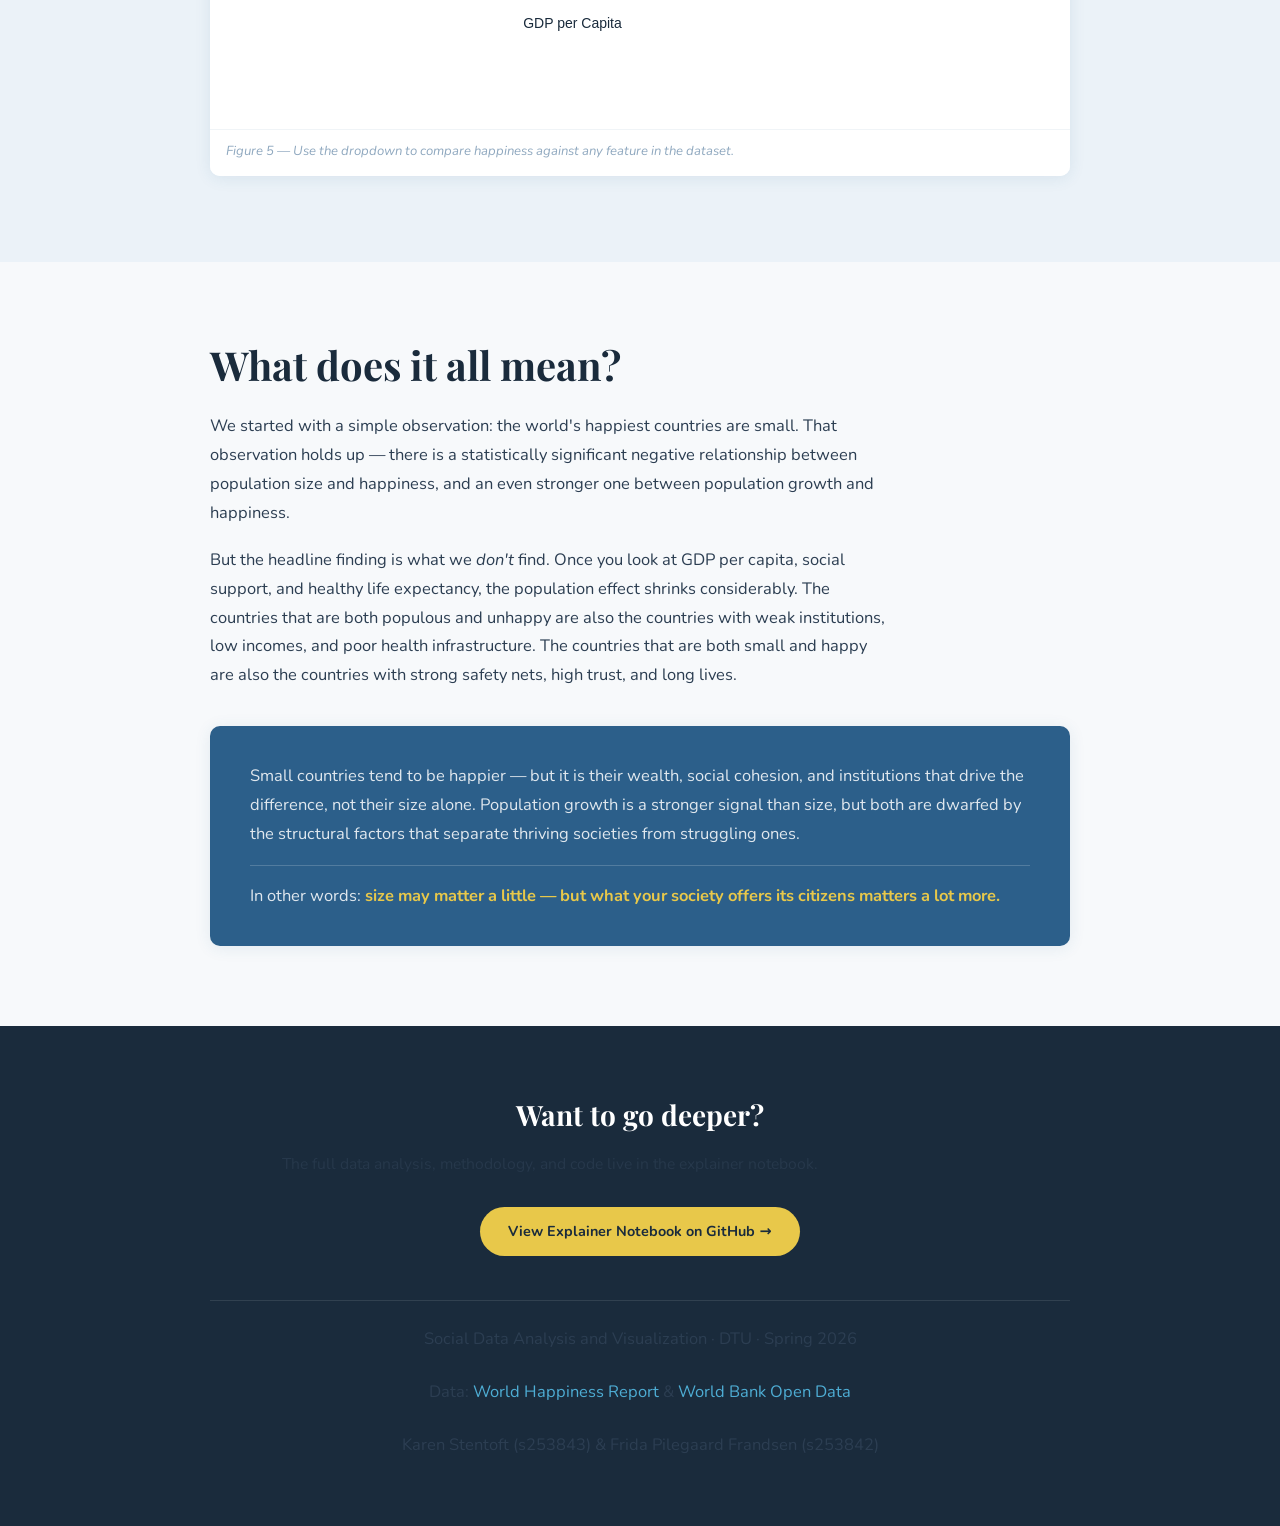
==== commit b92f4b4f: "Opdateret stil" ====
--- a/index.html
+++ b/index.html
@@ -5,222 +5,182 @@
   <meta name="viewport" content="width=device-width, initial-scale=1.0" />
   <title>Does Size Matter? — Population, Growth &amp; Happiness</title>
   <link rel="stylesheet" href="style.css" />
-  <link href="https://fonts.googleapis.com/css2?family=Playfair+Display:ital,wght@0,700;1,400&family=Nunito:wght@400;600;700&display=swap" rel="stylesheet" />
+  <link href="https://fonts.googleapis.com/css2?family=Playfair+Display:wght@700&family=Nunito:wght@400;600;700&display=swap" rel="stylesheet" />
 </head>
 <body>
 
-  <!-- ░░ HEADER ░░ -->
+  <!-- HEADER -->
   <header class="site-header">
-    <div class="waves-top">
-      <svg viewBox="0 0 1440 80" preserveAspectRatio="none" xmlns="http://www.w3.org/2000/svg">
-        <path d="M0,40 C240,80 480,0 720,40 C960,80 1200,0 1440,40 L1440,80 L0,80 Z" fill="var(--sand)"/>
-      </svg>
-    </div>
     <div class="header-inner">
-      <div class="header-badge">🌍 Data Story</div>
-      <h1 class="site-title">Does Size<br /><em>Matter?</em></h1>
+      <span class="eyebrow">Social Data Analysis &amp; Visualization · DTU · Spring 2026</span>
+      <h1 class="site-title">Does Size Matter?</h1>
       <p class="site-subtitle">
-        An exploration of whether a country's population size — and how fast it has grown — can explain why some nations are so much happier than others.
+        Exploring whether a country's population size — and how fast it has grown — can explain why some nations are so much happier than others.
       </p>
       <nav class="site-nav">
-        <a href="#intro">Introduction</a>
-        <a href="#exploration">Exploration</a>
-        <a href="#insights">Insights</a>
-        <a href="#conclusion">Conclusion</a>
-        <a href="#notebook" class="nav-highlight">📓 Explainer Notebook</a>
+        <a href="#map">The map</a>
+        <a href="#leaders">Who leads?</a>
+        <a href="#size">Size</a>
+        <a href="#growth">Growth</a>
+        <a href="#explore">Explore</a>
+        <a href="https://github.com/fridapfrandsen/FinalProject_SocialDataAnalysis/blob/main/ExplainerNotebook.ipynb" class="nav-cta" target="_blank">Notebook →</a>
       </nav>
     </div>
   </header>
 
   <main>
 
-    <!-- ░░ SECTION 1 — INTRODUCTION ░░ -->
-    <section id="intro" class="section section--intro">
+    <!-- SECTION 1 -->
+    <section id="map" class="section">
       <div class="section-inner">
-        <div class="section-label">01 / Introduction</div>
-        <h2 class="section-title">Small countries, big smiles</h2>
-        <p class="body-text">
-          Look at any edition of the World Happiness Report and a pattern immediately jumps out: the countries at the very top — Finland, Denmark, Iceland, Norway, New Zealand — are all relatively small nations. Is this a coincidence, or does it reflect something fundamental about the relationship between a society's size and its well-being?
+        <h2>Small countries, big smiles</h2>
+        <p>
+          Look at any edition of the World Happiness Report and a pattern immediately jumps out: the countries at the top — Finland, Denmark, Iceland, Norway, New Zealand — are all relatively small nations. Is this a coincidence, or does it reflect something fundamental about the relationship between a society's size and its well-being?
         </p>
-        <p class="body-text">
-          This data story investigates that question. We combine the <strong>World Happiness Report</strong> (2015–2022) with <strong>World Bank population data</strong> (1980–2022) to track 162 countries across both dimensions. Happiness scores are averaged across the eight-year period to smooth out year-to-year noise. Population growth is measured as the percentage change from 1980 to 2022.
+        <p>
+          This data story combines the <strong>World Happiness Report</strong> (2015–2022) with <strong>World Bank population data</strong> (1980–2022) to examine 162 countries across both dimensions. Happiness scores are averaged across eight years to smooth out year-to-year noise; population growth is measured as the percentage change since 1980.
         </p>
-        <p class="body-text">
-          The map below is your starting point. It immediately reveals the broad geography of happiness — a deep blue Northern Europe, a warm red Africa and South Asia. The question we want to answer: is the colour of a country partly determined by how many people live there?
+        <p>
+          Start with the map. Notice the deep blue across Northern Europe and the warm red across Sub-Saharan Africa and South Asia. The question we want to answer: is the colour of a country partly determined by how many people live there?
         </p>
 
-        <div class="figure-embed">
-          <iframe src="plot1_choropleth.html" width="100%" height="580" frameborder="0" allowtransparency="true" style="background: transparent;" scrolling="no" title="Figure 1 — World happiness choropleth map"></iframe>
-        </div>
-        <p class="caption">Figure 1: Average Happiness Score per country (2015–2022). Hover over any country to see its score, GDP per capita, social support, and region.</p>
+        <figure class="fig">
+          <iframe src="plot1_choropleth.html" width="100%" height="580" frameborder="0" scrolling="no"
+                  title="Figure 1 — World happiness choropleth map"></iframe>
+          <figcaption>
+            Figure 1 — Average happiness score per country (2015–2022). Hover over any country to see its score, GDP per capita, social support, and region.
+          </figcaption>
+        </figure>
       </div>
     </section>
 
-    <!-- ░░ SECTION 2 — EXPLORATION ░░ -->
-    <section id="exploration" class="section section--exploration">
-      <div class="rope-divider">
-        <svg viewBox="0 0 200 20" xmlns="http://www.w3.org/2000/svg"><path d="M0,10 Q50,2 100,10 Q150,18 200,10" stroke="var(--rope)" stroke-width="3" fill="none" stroke-dasharray="6 4"/></svg>
-        <span>📊</span>
-        <svg viewBox="0 0 200 20" xmlns="http://www.w3.org/2000/svg"><path d="M0,10 Q50,18 100,10 Q150,2 200,10" stroke="var(--rope)" stroke-width="3" fill="none" stroke-dasharray="6 4"/></svg>
-      </div>
+    <!-- SECTION 2 -->
+    <section id="leaders" class="section section--alt">
       <div class="section-inner">
-        <div class="section-label">02 / Exploration</div>
-        <h2 class="section-title">The happiest countries are strikingly small</h2>
-        <p class="body-text">
-          Let's zoom in on the concrete countries. The chart below shows the top 10 happiest and bottom 10 least happy countries in our dataset. Hover over any bar to reveal the country's population — the contrast is striking.
+        <h2>The happiest countries are strikingly small</h2>
+        <p>
+          The top 10 is almost entirely composed of Western European nations plus Australia and New Zealand — all with populations well under 50 million. Finland (≈5.5M), Iceland (≈370K), and Denmark (≈5.9M) lead the pack. The bottom 10 is dominated by Sub-Saharan African countries, many with populations in the tens of millions and growing rapidly.
         </p>
-        <p class="body-text">
-          The top 10 is almost entirely composed of Western European nations plus Australia and New Zealand, all with populations well under 50 million. Finland (≈5.5M), Iceland (≈370K), and Denmark (≈5.9M) lead the pack. The bottom 10 is dominated by Sub-Saharan African countries — many with populations in the tens of millions and growing rapidly.
+        <p>
+          Hover over any bar to see the country's population and GDP per capita. The contrast in size is striking — though it immediately raises the question of whether geography and wealth, not size alone, are driving the difference.
         </p>
 
-        <div class="figure-embed">
-          <iframe src="plot2_top_bottom.html" width="100%" height="640" frameborder="0" allowtransparency="true" style="background: transparent;" scrolling="no" title="Figure 2 — Top and Bottom 10 countries by happiness score"></iframe>
-        </div>
-        <p class="caption">Figure 2: Top 10 and Bottom 10 countries by average happiness score (2015–2022). Hover to see population size and GDP per capita.</p>
-
-        <p class="body-text">
-          The pattern is suggestive — but could it simply reflect <em>geography</em> rather than size? Western European countries are both small <em>and</em> wealthy. To separate these effects, we need to look at all 162 countries at once and ask: once you put every country on a chart of size versus happiness, does a downward trend emerge?
-        </p>
-
-        <div class="stat-cards">
-          <div class="stat-card">
-            <div class="stat-card__value">162</div>
-            <div class="stat-card__label">countries in the dataset</div>
-          </div>
-          <div class="stat-card">
-            <div class="stat-card__value">5.4</div>
-            <div class="stat-card__label">global mean happiness score</div>
-          </div>
-          <div class="stat-card">
-            <div class="stat-card__value">2015–2022</div>
-            <div class="stat-card__label">happiness data coverage</div>
-          </div>
-          <div class="stat-card">
-            <div class="stat-card__value">1980–2022</div>
-            <div class="stat-card__label">population data coverage</div>
-          </div>
-        </div>
+        <figure class="fig">
+          <iframe src="plot2_top_bottom.html" width="100%" height="640" frameborder="0" scrolling="no"
+                  title="Figure 2 — Top and bottom 10 countries by happiness score"></iframe>
+          <figcaption>
+            Figure 2 — Top 10 and bottom 10 countries by average happiness score (2015–2022). Hover to see population size and GDP per capita.
+          </figcaption>
+        </figure>
       </div>
     </section>
 
-    <!-- ░░ SECTION 3 — INSIGHTS ░░ -->
-    <section id="insights" class="section section--insights">
-      <div class="rope-divider">
-        <svg viewBox="0 0 200 20" xmlns="http://www.w3.org/2000/svg"><path d="M0,10 Q50,2 100,10 Q150,18 200,10" stroke="var(--rope)" stroke-width="3" fill="none" stroke-dasharray="6 4"/></svg>
-        <span>🔍</span>
-        <svg viewBox="0 0 200 20" xmlns="http://www.w3.org/2000/svg"><path d="M0,10 Q50,18 100,10 Q150,2 200,10" stroke="var(--rope)" stroke-width="3" fill="none" stroke-dasharray="6 4"/></svg>
-      </div>
+    <!-- SECTION 3 -->
+    <section id="size" class="section">
       <div class="section-inner">
-        <div class="section-label">03 / Key Insights</div>
-        <h2 class="section-title">It's not just size — it's trajectory</h2>
-
-        <!-- INSIGHT CARDS -->
-        <div class="insight-cards">
-          <div class="insight-card insight-card--blue">
-            <div class="insight-card__number">01</div>
-            <h3>Size has a weak negative link</h3>
-            <p>Larger populations tend to score slightly lower on happiness (r ≈ −0.24), but the relationship is modest and far from deterministic.</p>
-          </div>
-          <div class="insight-card insight-card--coral">
-            <div class="insight-card__number">02</div>
-            <h3>Growth is a stronger signal</h3>
-            <p>Countries that have grown fastest since 1980 are on average less happy (r ≈ −0.40). Rapid demographic change seems to coincide with lower well-being.</p>
-          </div>
-          <div class="insight-card insight-card--yellow">
-            <div class="insight-card__number">03</div>
-            <h3>GDP &amp; social support dominate</h3>
-            <p>Once you control for GDP per capita, social support, and life expectancy (all r > 0.7), the population effect largely disappears. Size may be a symptom, not the cause.</p>
-          </div>
-        </div>
-
-        <h3 class="subsection-title">Happiness vs. population size</h3>
-        <p class="body-text">
-          Each point in the chart below is one country. The x-axis uses a log scale because population ranges from 370,000 (Iceland) to 1.4 billion (China) — a linear axis would compress most countries into a tiny sliver on the left.
+        <h2>A modest, but real, size effect</h2>
+        <p>
+          Put all 162 countries on a single chart and a downward trend emerges: countries with larger populations tend to score slightly lower on happiness. The x-axis uses a log scale because population ranges from 370,000 (Iceland) to 1.4 billion (China) — a linear axis would compress most countries into a sliver on the left.
         </p>
-        <p class="body-text">
-          The dashed regression line shows a modest downward slope: countries with larger populations tend to score slightly lower. But look at the spread — the USA (330M) scores above 7, while many small African nations score below 4. Colour by region makes it clear that a big part of the pattern is geographic: Sub-Saharan African countries are both large-growth nations and low-happiness nations, while Western European countries are both small and happy.
+        <p>
+          But look at the spread. The USA (330M) scores above 7; many small African nations score below 4. Colouring by region reveals that a large part of the pattern is geographic — Sub-Saharan African countries are both large-growth nations and low-happiness nations, while Western European countries are both small and happy. Is it size that matters, or something that happens to correlate with size?
         </p>
 
-        <div class="figure-embed">
-          <iframe src="plot3_scatter_size.html" width="100%" height="640" frameborder="0" allowtransparency="true" style="background: transparent;" scrolling="no" title="Figure 3 — Happiness vs. population size scatter"></iframe>
-        </div>
-        <p class="caption">Figure 3: Happiness score vs. population size (log scale). Each point is one country, coloured by region. The dashed line shows the OLS trend.</p>
-
-        <h3 class="subsection-title">Happiness vs. population growth</h3>
-        <p class="body-text">
-          Now we shift the question: instead of asking how <em>big</em> a country is, we ask how <em>fast it has changed</em>. The chart below plots each country's percentage population growth from 1980 to 2022 against its average happiness score.
-        </p>
-        <p class="body-text">
-          The negative relationship is clearer here. Countries in Sub-Saharan Africa and the Middle East have seen 200–800% population growth and tend to score low on happiness. Eastern European countries cluster on the left with shrinking populations — a reflection of post-Soviet emigration — and score around the middle of the scale.
-        </p>
-        <p class="body-text">
-          Note: UAE, Qatar, and Saudi Arabia are excluded from this chart. Their extreme growth (800–900%) is driven almost entirely by labour migration rather than natural population growth, which would distort the regression line without adding meaningful insight.
-        </p>
-
-        <div class="figure-embed">
-          <iframe src="plot4_scatter_growth.html" width="100%" height="640" frameborder="0" allowtransparency="true" style="background: transparent;" scrolling="no" title="Figure 4 — Happiness vs. population growth scatter"></iframe>
-        </div>
-        <p class="caption">Figure 4: Happiness score vs. population growth 1980–2022. UAE, Qatar and Saudi Arabia are excluded (growth driven by labour migration, not births).</p>
-
-        <h3 class="subsection-title">What actually drives happiness?</h3>
-        <p class="body-text">
-          Population size and growth tell part of the story — but a small part. The interactive chart below lets you explore all the features in the dataset. Try switching to <em>GDP per Capita</em>, <em>Social Support</em>, or <em>Healthy Life Expectancy</em>: the negative relationship disappears and a clear, tight positive relationship emerges instead (r > 0.7). These structural factors — not population — are the real engines of national well-being.
-        </p>
-        <p class="body-text">
-          This raises a deeper question: rapidly growing countries tend to have <em>both</em> low GDP and low social support. So is it population growth that makes people unhappy, or do poverty and weak institutions simply happen to coexist with rapid demographic change? The data cannot resolve causality — but it strongly suggests that improving living conditions is more likely to raise happiness than controlling population size.
-        </p>
-
-        <div class="figure-embed">
-          <iframe src="plot5_feature_explorer.html" width="100%" height="660" frameborder="0" allowtransparency="true" style="background: transparent;" scrolling="no" title="Figure 5 — Interactive feature explorer"></iframe>
-        </div>
-        <p class="caption">Figure 5: Use the dropdown to compare happiness against any feature in the dataset. GDP per capita, social support, and life expectancy are far stronger predictors of happiness than population size or growth.</p>
+        <figure class="fig">
+          <iframe src="plot3_scatter_size.html" width="100%" height="640" frameborder="0" scrolling="no"
+                  title="Figure 3 — Happiness vs. population size scatter"></iframe>
+          <figcaption>
+            Figure 3 — Happiness score vs. population size (log scale). Each point is one country, coloured by region. The dashed line shows the OLS trend.
+          </figcaption>
+        </figure>
       </div>
     </section>
 
-    <!-- ░░ SECTION 4 — CONCLUSION ░░ -->
-    <section id="conclusion" class="section section--conclusion">
-      <div class="rope-divider">
-        <svg viewBox="0 0 200 20" xmlns="http://www.w3.org/2000/svg"><path d="M0,10 Q50,2 100,10 Q150,18 200,10" stroke="var(--rope)" stroke-width="3" fill="none" stroke-dasharray="6 4"/></svg>
-        <span>💡</span>
-        <svg viewBox="0 0 200 20" xmlns="http://www.w3.org/2000/svg"><path d="M0,10 Q50,18 100,10 Q150,2 200,10" stroke="var(--rope)" stroke-width="3" fill="none" stroke-dasharray="6 4"/></svg>
+    <!-- SECTION 4 -->
+    <section id="growth" class="section section--alt">
+      <div class="section-inner">
+        <h2>It is not just size — it is trajectory</h2>
+        <p>
+          Instead of asking how <em>big</em> a country is, what if we ask how <em>fast it has changed</em>? The chart below plots each country's percentage population growth from 1980 to 2022 against its average happiness score. The negative relationship is noticeably clearer.
+        </p>
+        <p>
+          Countries in Sub-Saharan Africa and the Middle East have seen 200–800% population growth and tend to score low on happiness. Eastern European countries cluster on the left with shrinking populations — a reflection of post-Soviet emigration — and score around the middle of the scale.
+        </p>
+        <p class="note">
+          Note: UAE, Qatar, and Saudi Arabia are excluded from this chart. Their extreme growth (800–900%) is driven almost entirely by labour migration rather than natural population growth, which would distort the trend line without adding meaningful insight.
+        </p>
+
+        <figure class="fig">
+          <iframe src="plot4_scatter_growth.html" width="100%" height="640" frameborder="0" scrolling="no"
+                  title="Figure 4 — Happiness vs. population growth scatter"></iframe>
+          <figcaption>
+            Figure 4 — Happiness score vs. population growth 1980–2022. UAE, Qatar, and Saudi Arabia are excluded (growth driven by labour migration, not births).
+          </figcaption>
+        </figure>
       </div>
+    </section>
+
+    <!-- SECTION 5 — FEATURE EXPLORER -->
+    <section id="explore" class="section section--explore">
       <div class="section-inner">
-        <div class="section-label">04 / Conclusion</div>
-        <h2 class="section-title">What does it all mean?</h2>
-        <p class="body-text">
-          We started with a simple observation: the world's happiest countries are small. That observation holds up — there is a statistically significant negative relationship between population size and happiness, and an even stronger one between population growth and happiness. Countries that have expanded fastest since 1980 are, on average, markedly less happy than those that have remained stable or shrunk.
+        <h2>What actually drives happiness?</h2>
+        <p>
+          Population size and growth tell part of the story — but a small part. Use the dropdown below to explore all features in the dataset. Switch to <em>GDP per Capita</em>, <em>Social Support</em>, or <em>Healthy Life Expectancy</em> and watch: the weak negative relationship disappears and a clear, tight positive relationship emerges.
         </p>
-        <p class="body-text">
-          But the headline finding is what we <em>don't</em> find: population is not the main driver. Once you look at GDP per capita, social support, and healthy life expectancy, the population effect becomes much smaller. The countries that are both populous and unhappy are also the countries with weak institutions, low incomes, and poor health infrastructure. The countries that are both small and happy are also the countries with strong safety nets, high trust, and long lives.
+        <p>
+          This raises a deeper question. Rapidly growing countries tend to have both low GDP and low social support. So is it population growth that makes people unhappy — or do poverty and weak institutions simply happen to coexist with rapid demographic change? The data cannot resolve causality, but it strongly suggests that improving living conditions is more likely to raise happiness than controlling population size.
         </p>
-        <p class="body-text">
-          In other words: size may matter a little — but what your society offers its citizens matters a lot more.
+
+        <figure class="fig">
+          <iframe src="plot5_feature_explorer.html" width="100%" height="660" frameborder="0" scrolling="no"
+                  title="Figure 5 — Interactive feature explorer"></iframe>
+          <figcaption>
+            Figure 5 — Use the dropdown to compare happiness against any feature in the dataset.
+          </figcaption>
+        </figure>
+      </div>
+    </section>
+
+    <!-- SECTION 6 — CONCLUSION -->
+    <section id="conclusion" class="section">
+      <div class="section-inner">
+        <h2>What does it all mean?</h2>
+        <p>
+          We started with a simple observation: the world's happiest countries are small. That observation holds up — there is a statistically significant negative relationship between population size and happiness, and an even stronger one between population growth and happiness.
+        </p>
+        <p>
+          But the headline finding is what we <em>don't</em> find. Once you look at GDP per capita, social support, and healthy life expectancy, the population effect shrinks considerably. The countries that are both populous and unhappy are also the countries with weak institutions, low incomes, and poor health infrastructure. The countries that are both small and happy are also the countries with strong safety nets, high trust, and long lives.
         </p>
 
         <div class="conclusion-box">
-          <span class="conclusion-box__anchor">💡</span>
-          <p><strong>In short:</strong> Small countries tend to be happier — but it is their wealth, social cohesion, and institutions that drive the difference, not their size alone. Population growth is a stronger signal than size, but both are dwarfed by the structural factors that separate thriving societies from struggling ones.</p>
+          <p>
+            Small countries tend to be happier — but it is their wealth, social cohesion, and institutions that drive the difference, not their size alone. Population growth is a stronger signal than size, but both are dwarfed by the structural factors that separate thriving societies from struggling ones.
+          </p>
+          <p class="conclusion-box__coda">
+            In other words: <strong>size may matter a little — but what your society offers its citizens matters a lot more.</strong>
+          </p>
         </div>
       </div>
     </section>
 
   </main>
 
-  <!-- ░░ FOOTER ░░ -->
-  <footer class="site-footer" id="notebook">
-    <div class="waves-bottom">
-      <svg viewBox="0 0 1440 80" preserveAspectRatio="none" xmlns="http://www.w3.org/2000/svg">
-        <path d="M0,40 C240,0 480,80 720,40 C960,0 1200,80 1440,40 L1440,0 L0,0 Z" fill="var(--sand)"/>
-      </svg>
-    </div>
+  <!-- FOOTER -->
+  <footer class="site-footer">
     <div class="footer-inner">
       <h3>Want to go deeper?</h3>
-      <p>The full data analysis, methodology, and code live in our explainer notebook.</p>
-      <a href="https://github.com/fridapfrandsen/fridapfrandsen.github.io" class="notebook-link" target="_blank">📓 View Explainer Notebook on GitHub →</a>
+      <p>The full data analysis, methodology, and code live in the explainer notebook.</p>
+      <a href="https://github.com/fridapfrandsen/FinalProject_SocialDataAnalysis/blob/main/ExplainerNotebook.ipynb"
+         class="notebook-btn" target="_blank">
+        View Explainer Notebook on GitHub →
+      </a>
       <div class="footer-meta">
-        <p>Made for the Social Data Analysis and Visualization course at DTU · Spring 2026</p>
-        <p>Data sources: <a href="https://worldhappiness.report" target="_blank">World Happiness Report</a> &amp; <a href="https://data.worldbank.org" target="_blank">World Bank Open Data</a></p>
-        <p>Group members: Karen Stentoft (s253843) &amp; Frida Pilegaard Frandsen (s253842)</p>
+        <p>Social Data Analysis and Visualization · DTU · Spring 2026</p>
+        <p>
+          Data: <a href="https://worldhappiness.report" target="_blank">World Happiness Report</a> &amp;
+          <a href="https://data.worldbank.org" target="_blank">World Bank Open Data</a>
+        </p>
+        <p>Karen Stentoft (s253843) &amp; Frida Pilegaard Frandsen (s253842)</p>
       </div>
     </div>
   </footer>
--- a/style.css
+++ b/style.css
@@ -1,111 +1,78 @@
 /* ============================================================
-   MARITIME DATA STORY — style.css
-   Happy coastal palette: sky blue, coral, sandy yellow, seafoam
+   Does Size Matter? — style.css
+   Palette: matches SITE_COLOURS from ExplainerNotebook.ipynb
+     primary   #2C5F8A  deep steel blue
+     accent    #4EADD4  light sky blue
+     bg        #F7F9FB  off-white blue tint
+     text      #1A2B3C  near-black blue
+     highlight #E8C84A  warm yellow
+     white     #FFFFFF
+     muted     #8FA8BF  muted blue-grey
+     red       #c0392b  low happiness
    ============================================================ */
 
-/* ── CSS VARIABLES ─────────────────────────────────────────── */
+/* ── VARIABLES ──────────────────────────────────────────────── */
 :root {
-  --ocean:      #1a6b8a;
-  --sky:        #5bb8d4;
-  --seafoam:    #7ecfc0;
-  --coral:      #f4845f;
-  --sun:        #f6c344;
-  --sand:       #fdf3dc;
-  --light-sand: #fffbf2;
-  --dark:       #1d3557;
-  --rope:       #c4965a;
-  --white:      #ffffff;
+  --primary:   #2C5F8A;
+  --accent:    #4EADD4;
+  --bg:        #F7F9FB;
+  --text:      #1A2B3C;
+  --highlight: #E8C84A;
+  --white:     #FFFFFF;
+  --muted:     #8FA8BF;
+  --red:       #c0392b;
 
   --font-display: 'Playfair Display', Georgia, serif;
-  --font-body:    'Nunito', sans-serif;
-
-  --max-w: 860px;
-  --radius: 16px;
-  --shadow: 0 4px 24px rgba(26, 107, 138, 0.12);
-}
-
-/* ── RESET & BASE ───────────────────────────────────────────── */
+  --font-body:    'Nunito', system-ui, sans-serif;
+
+  --max-w:  860px;
+  --radius: 10px;
+  --shadow: 0 2px 16px rgba(44, 95, 138, 0.10);
+}
+
+/* ── RESET ──────────────────────────────────────────────────── */
 *, *::before, *::after { box-sizing: border-box; margin: 0; padding: 0; }
-
 html { scroll-behavior: smooth; }
-
 body {
   font-family: var(--font-body);
-  background-color: var(--light-sand);
-  color: var(--dark);
+  background: var(--bg);
+  color: var(--text);
   line-height: 1.75;
   overflow-x: hidden;
 }
 
 /* ── HEADER ─────────────────────────────────────────────────── */
 .site-header {
-  position: relative;
-  background: linear-gradient(160deg, var(--ocean) 0%, var(--sky) 60%, var(--seafoam) 100%);
-  color: var(--white);
-  padding: 60px 20px 100px;
+  background: var(--primary);
+  color: var(--white);
+  padding: 72px 24px 80px;
   text-align: center;
-  overflow: hidden;
-}
-
-/* subtle wave texture overlay */
-.site-header::before {
-  content: '';
-  position: absolute;
-  inset: 0;
-  background-image: repeating-linear-gradient(
-    -45deg,
-    rgba(255,255,255,0.03) 0px,
-    rgba(255,255,255,0.03) 1px,
-    transparent 1px,
-    transparent 16px
-  );
-  pointer-events: none;
-}
-
-.waves-top {
-  position: absolute;
-  bottom: 0; left: 0; right: 0;
-  line-height: 0;
-}
-.waves-top svg { width: 100%; height: 60px; display: block; }
-
+}
 .header-inner {
-  position: relative;
   max-width: var(--max-w);
   margin: 0 auto;
-  animation: fadeUp 0.8s ease both;
-}
-
-.header-badge {
-  display: inline-block;
-  background: rgba(255,255,255,0.2);
-  border: 1.5px solid rgba(255,255,255,0.4);
-  border-radius: 999px;
-  font-size: 0.78rem;
+}
+.eyebrow {
+  display: block;
+  font-size: 0.73rem;
   font-weight: 700;
-  letter-spacing: 0.12em;
+  letter-spacing: 0.15em;
   text-transform: uppercase;
-  padding: 5px 18px;
-  margin-bottom: 24px;
-}
-
+  color: var(--accent);
+  margin-bottom: 22px;
+}
 .site-title {
   font-family: var(--font-display);
-  font-size: clamp(2.4rem, 6vw, 4rem);
-  line-height: 1.1;
-  margin-bottom: 20px;
-  text-shadow: 0 2px 12px rgba(0,0,0,0.15);
-}
-.site-title em {
-  font-style: italic;
-  color: var(--sun);
-}
-
+  font-size: clamp(2.8rem, 7vw, 5rem);
+  line-height: 1.05;
+  margin-bottom: 22px;
+}
 .site-subtitle {
   font-size: 1.05rem;
-  opacity: 0.9;
-  max-width: 580px;
-  margin: 0 auto 36px;
+  color: var(--accent);
+  max-width: 540px;
+  margin: 0 auto 40px;
+  line-height: 1.7;
 }
 
 /* NAV */
@@ -116,345 +83,158 @@
   gap: 10px;
 }
 .site-nav a {
-  color: var(--white);
+  color: rgba(255,255,255,0.7);
   text-decoration: none;
-  font-size: 0.88rem;
+  font-size: 0.83rem;
   font-weight: 600;
-  padding: 7px 18px;
-  border: 1.5px solid rgba(255,255,255,0.35);
+  padding: 6px 16px;
+  border: 1px solid rgba(255,255,255,0.22);
   border-radius: 999px;
-  transition: background 0.2s, border-color 0.2s;
+  transition: color 0.18s, border-color 0.18s;
 }
 .site-nav a:hover {
-  background: rgba(255,255,255,0.18);
-  border-color: rgba(255,255,255,0.7);
-}
-.site-nav .nav-highlight {
-  background: var(--sun);
-  color: var(--dark);
-  border-color: var(--sun);
-}
-.site-nav .nav-highlight:hover {
-  background: #f9d06a;
-  border-color: #f9d06a;
-}
-
-/* ── SECTION BASE ────────────────────────────────────────────── */
-.section {
-  padding: 80px 20px;
-}
+  color: var(--white);
+  border-color: rgba(255,255,255,0.55);
+}
+.nav-cta {
+  background: var(--highlight) !important;
+  color: var(--text) !important;
+  border-color: var(--highlight) !important;
+  font-weight: 700 !important;
+}
+.nav-cta:hover {
+  background: #f0d44f !important;
+  border-color: #f0d44f !important;
+}
+
+/* ── SECTIONS ────────────────────────────────────────────────── */
+.section            { padding: 80px 24px; background: var(--bg); }
+.section--alt       { background: var(--white); }
+.section--explore   { background: #EBF2F8; }  /* light primary tint — signals reader-driven phase */
+
 .section-inner {
   max-width: var(--max-w);
   margin: 0 auto;
 }
-.section-label {
-  font-size: 0.75rem;
-  font-weight: 700;
-  letter-spacing: 0.16em;
-  text-transform: uppercase;
-  color: var(--sky);
-  margin-bottom: 10px;
-}
-.section-title {
+
+h2 {
   font-family: var(--font-display);
-  font-size: clamp(1.6rem, 3.5vw, 2.4rem);
-  color: var(--dark);
+  font-size: clamp(1.7rem, 3.5vw, 2.5rem);
+  color: var(--text);
+  line-height: 1.15;
   margin-bottom: 24px;
-  line-height: 1.2;
-}
-.body-text {
-  font-size: 1.05rem;
-  color: #334e6a;
-  margin-bottom: 22px;
+}
+p {
+  font-size: 1.03rem;
+  color: #2C3E52;
+  margin-bottom: 18px;
   max-width: 680px;
 }
-
-/* ── ALTERNATING SECTION BACKGROUNDS ────────────────────────── */
-.section--intro      { background: var(--light-sand); }
-.section--exploration{ background: var(--white); }
-.section--insights   { background: var(--sand); }
-.section--conclusion { background: var(--white); }
-
-/* ── ROPE DIVIDER ────────────────────────────────────────────── */
-.rope-divider {
-  display: flex;
-  align-items: center;
-  justify-content: center;
-  gap: 16px;
-  padding: 8px 20px;
-  font-size: 1.4rem;
-}
-.rope-divider svg { width: 160px; height: 20px; flex-shrink: 0; }
-
-/* ── FIGURE PLACEHOLDERS ─────────────────────────────────────── */
-.figure-placeholder {
-  width: 100%;
-  min-height: 320px;
-  border: 2.5px dashed var(--sky);
-  border-radius: var(--radius);
-  background: linear-gradient(135deg, rgba(91,184,212,0.06) 0%, rgba(126,207,192,0.1) 100%);
-  display: flex;
-  align-items: center;
-  justify-content: center;
-  margin: 28px 0 10px;
-  transition: border-color 0.2s, background 0.2s;
-  position: relative;
-  overflow: hidden;
-}
-
-/* soft inner glow */
-.figure-placeholder::after {
-  content: '';
-  position: absolute;
-  inset: 0;
-  border-radius: var(--radius);
-  box-shadow: inset 0 0 40px rgba(91,184,212,0.06);
-  pointer-events: none;
-}
-
-.figure-placeholder:hover {
-  border-color: var(--ocean);
-  background: linear-gradient(135deg, rgba(91,184,212,0.1) 0%, rgba(126,207,192,0.15) 100%);
-}
-
-.figure-placeholder--sm { min-height: 220px; }
-
-.figure-placeholder--interactive {
-  min-height: 400px;
-  border-color: var(--coral);
-  background: linear-gradient(135deg, rgba(244,132,95,0.05) 0%, rgba(246,195,68,0.07) 100%);
-}
-.figure-placeholder--interactive:hover { border-color: #d96a43; }
-
-.figure-placeholder__inner {
-  display: flex;
-  flex-direction: column;
-  align-items: center;
-  gap: 10px;
-  text-align: center;
-  padding: 24px;
-}
-.figure-placeholder__icon  { font-size: 2.8rem; line-height: 1; }
-.figure-placeholder__label {
-  font-family: var(--font-display);
-  font-size: 1rem;
-  color: var(--ocean);
-  font-weight: 700;
-}
-.figure-placeholder__hint {
-  font-size: 0.82rem;
-  color: #7a9db3;
-  max-width: 340px;
-}
-
-/* ── CAPTION ─────────────────────────────────────────────────── */
-.caption {
-  font-size: 0.84rem;
-  color: #7a9db3;
+p.note {
+  font-size: 0.87rem;
+  color: var(--muted);
   font-style: italic;
-  margin-bottom: 32px;
-  padding-left: 4px;
-}
-
-/* ── FIGURE GRID ─────────────────────────────────────────────── */
-.figure-grid { margin: 16px 0 8px; }
-.figure-grid--2col {
-  display: grid;
-  grid-template-columns: 1fr 1fr;
-  gap: 24px;
-}
-@media (max-width: 600px) {
-  .figure-grid--2col { grid-template-columns: 1fr; }
-}
-
-/* ── INSIGHT CARDS ───────────────────────────────────────────── */
-.insight-cards {
-  display: grid;
-  grid-template-columns: repeat(3, 1fr);
-  gap: 20px;
-  margin: 32px 0 40px;
-}
-@media (max-width: 680px) {
-  .insight-cards { grid-template-columns: 1fr; }
-}
-
-.insight-card {
-  border-radius: var(--radius);
-  padding: 28px 24px;
-  box-shadow: var(--shadow);
-  position: relative;
-  transition: transform 0.2s, box-shadow 0.2s;
-}
-.insight-card:hover {
-  transform: translateY(-4px);
-  box-shadow: 0 10px 32px rgba(26,107,138,0.18);
-}
-
-.insight-card--coral  { background: var(--coral); color: var(--white); }
-.insight-card--blue   { background: var(--ocean); color: var(--white); }
-.insight-card--yellow { background: var(--sun);   color: var(--dark); }
-
-.insight-card__number {
-  font-family: var(--font-display);
-  font-size: 2.4rem;
-  font-weight: 700;
-  opacity: 0.25;
-  line-height: 1;
-  margin-bottom: 12px;
-}
-.insight-card h3 {
-  font-size: 1rem;
-  font-weight: 700;
-  margin-bottom: 8px;
-}
-.insight-card p { font-size: 0.9rem; line-height: 1.6; opacity: 0.92; }
-
-/* ── CONCLUSION BOX ──────────────────────────────────────────── */
-.conclusion-box {
-  background: linear-gradient(135deg, var(--ocean) 0%, var(--sky) 100%);
-  color: var(--white);
-  border-radius: var(--radius);
-  padding: 32px 36px 32px 60px;
-  margin: 36px 0;
-  position: relative;
-  font-size: 1.05rem;
-  line-height: 1.7;
-  box-shadow: var(--shadow);
-}
-.conclusion-box__anchor {
-  position: absolute;
-  left: 20px;
-  top: 50%;
-  transform: translateY(-50%);
-  font-size: 2rem;
-  opacity: 0.4;
-}
-
-/* ── FOOTER ──────────────────────────────────────────────────── */
-.site-footer {
-  position: relative;
-  background: linear-gradient(160deg, var(--ocean), var(--dark));
-  color: rgba(255,255,255,0.85);
-  text-align: center;
-  padding: 80px 20px 48px;
-}
-.waves-bottom {
-  position: absolute;
-  top: 0; left: 0; right: 0;
-  line-height: 0;
-}
-.waves-bottom svg { width: 100%; height: 60px; display: block; }
-
-.footer-inner {
-  position: relative;
-  max-width: var(--max-w);
-  margin: 0 auto;
-}
-.footer-inner h3 {
-  font-family: var(--font-display);
-  font-size: 1.8rem;
-  color: var(--white);
-  margin-bottom: 12px;
-}
-.footer-inner > p { margin-bottom: 24px; opacity: 0.8; }
-
-.notebook-link {
-  display: inline-block;
-  background: var(--sun);
-  color: var(--dark);
-  text-decoration: none;
-  font-weight: 700;
-  font-size: 0.95rem;
-  padding: 12px 28px;
-  border-radius: 999px;
-  transition: background 0.2s, transform 0.15s;
-  margin-bottom: 40px;
-}
-.notebook-link:hover { background: #f9d06a; transform: translateY(-2px); }
-
-.footer-meta {
-  border-top: 1px solid rgba(255,255,255,0.12);
-  padding-top: 28px;
-  font-size: 0.84rem;
-  opacity: 0.6;
-  display: flex;
-  flex-direction: column;
-  gap: 6px;
-}
-.footer-meta a { color: var(--seafoam); text-decoration: none; }
-.footer-meta a:hover { color: var(--sun); }
-
-/* ── ANIMATIONS ──────────────────────────────────────────────── */
-@keyframes fadeUp {
-  from { opacity: 0; transform: translateY(24px); }
-  to   { opacity: 1; transform: translateY(0); }
-}
-
-/* ── SCROLLBAR ───────────────────────────────────────────────── */
-::-webkit-scrollbar { width: 8px; }
-::-webkit-scrollbar-track { background: var(--sand); }
-::-webkit-scrollbar-thumb { background: var(--sky); border-radius: 999px; }
-::-webkit-scrollbar-thumb:hover { background: var(--ocean); }
-
-/* ── FIGURE EMBED (iframes) ──────────────────────────────────── */
-.figure-embed {
-  width: 100%;
-  margin: 28px 0 10px;
+  margin-top: -6px;
+}
+
+/* ── FIGURES ─────────────────────────────────────────────────── */
+figure.fig {
+  margin: 28px 0 6px;
   border-radius: var(--radius);
   overflow: hidden;
   box-shadow: var(--shadow);
   background: var(--white);
 }
-.figure-embed iframe {
+figure.fig iframe {
   display: block;
   width: 100%;
   border: none;
 }
-
-/* ── STAT CARDS ──────────────────────────────────────────────── */
-.stat-cards {
-  display: grid;
-  grid-template-columns: repeat(4, 1fr);
-  gap: 16px;
-  margin: 36px 0;
-}
-@media (max-width: 680px) {
-  .stat-cards { grid-template-columns: 1fr 1fr; }
-}
-@media (max-width: 380px) {
-  .stat-cards { grid-template-columns: 1fr; }
-}
-.stat-card {
+figcaption {
+  font-size: 0.82rem;
+  color: var(--muted);
+  font-style: italic;
+  padding: 10px 16px 14px;
   background: var(--white);
+  border-top: 1px solid rgba(44, 95, 138, 0.07);
+}
+
+/* ── CONCLUSION BOX ──────────────────────────────────────────── */
+.conclusion-box {
+  background: var(--primary);
+  color: var(--white);
   border-radius: var(--radius);
-  padding: 22px 16px;
+  padding: 36px 40px;
+  margin: 36px 0 0;
+  box-shadow: var(--shadow);
+}
+.conclusion-box p {
+  color: rgba(255,255,255,0.85);
+  max-width: 100%;
+  margin-bottom: 16px;
+}
+.conclusion-box p:last-child { margin-bottom: 0; }
+.conclusion-box__coda {
+  border-top: 1px solid rgba(255,255,255,0.18);
+  padding-top: 16px;
+}
+.conclusion-box strong { color: var(--highlight); }
+
+/* ── FOOTER ──────────────────────────────────────────────────── */
+.site-footer {
+  background: var(--text);
+  color: rgba(255,255,255,0.7);
+  padding: 64px 24px 48px;
   text-align: center;
-  box-shadow: var(--shadow);
-  border-top: 4px solid var(--sky);
-}
-.stat-card__value {
+}
+.footer-inner { max-width: var(--max-w); margin: 0 auto; }
+.footer-inner h3 {
   font-family: var(--font-display);
-  font-size: 1.6rem;
+  font-size: 1.75rem;
+  color: var(--white);
+  margin-bottom: 12px;
+}
+.footer-inner > p {
+  font-size: 0.98rem;
+  margin-bottom: 28px;
+  opacity: 0.7;
+}
+.notebook-btn {
+  display: inline-block;
+  background: var(--highlight);
+  color: var(--text);
+  text-decoration: none;
   font-weight: 700;
-  color: var(--ocean);
-  line-height: 1.1;
-  margin-bottom: 8px;
-}
-.stat-card__label {
-  font-size: 0.8rem;
-  color: #7a9db3;
-  font-weight: 600;
-  text-transform: uppercase;
-  letter-spacing: 0.06em;
-}
-
-/* ── SUBSECTION TITLE ────────────────────────────────────────── */
-.subsection-title {
-  font-family: var(--font-display);
-  font-size: 1.3rem;
-  color: var(--dark);
-  margin: 44px 0 18px;
-  padding-bottom: 8px;
-  border-bottom: 2px solid var(--sky);
-  display: inline-block;
-}
+  font-size: 0.9rem;
+  padding: 12px 28px;
+  border-radius: 999px;
+  transition: background 0.18s, transform 0.15s;
+  margin-bottom: 44px;
+}
+.notebook-btn:hover { background: #f0d44f; transform: translateY(-2px); }
+
+.footer-meta {
+  border-top: 1px solid rgba(255,255,255,0.1);
+  padding-top: 24px;
+  font-size: 0.81rem;
+  display: flex;
+  flex-direction: column;
+  align-items: center;
+  gap: 6px;
+  color: var(--accent);
+}
+.footer-meta a { color: var(--accent); text-decoration: none; }
+.footer-meta a:hover { color: var(--highlight); }
+
+/* ── SCROLLBAR ───────────────────────────────────────────────── */
+::-webkit-scrollbar { width: 6px; }
+::-webkit-scrollbar-track { background: var(--bg); }
+::-webkit-scrollbar-thumb { background: var(--accent); border-radius: 999px; }
+::-webkit-scrollbar-thumb:hover { background: var(--primary); }
+
+/* ── RESPONSIVE ──────────────────────────────────────────────── */
+@media (max-width: 600px) {
+  .section              { padding: 60px 16px; }
+  .conclusion-box       { padding: 28px 24px; }
+  .martini-transition   { padding: 48px 16px; }
+}
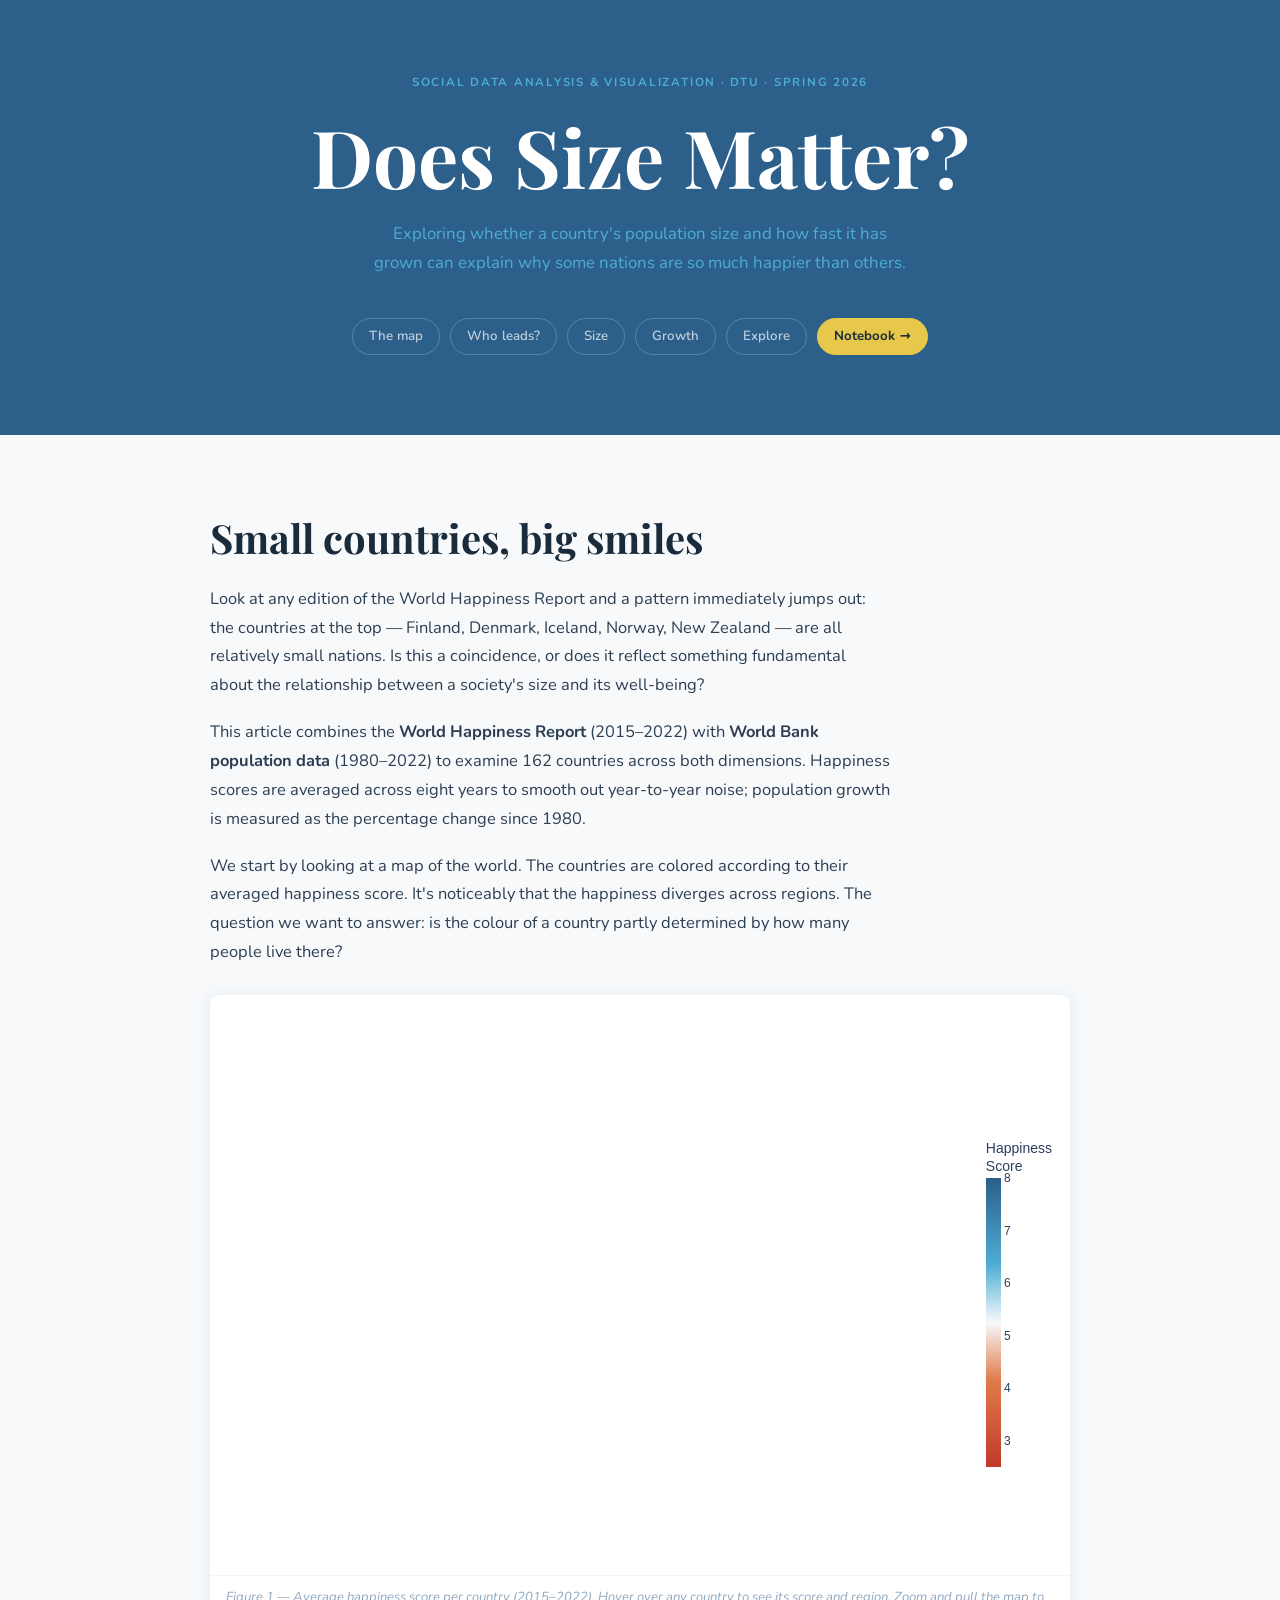
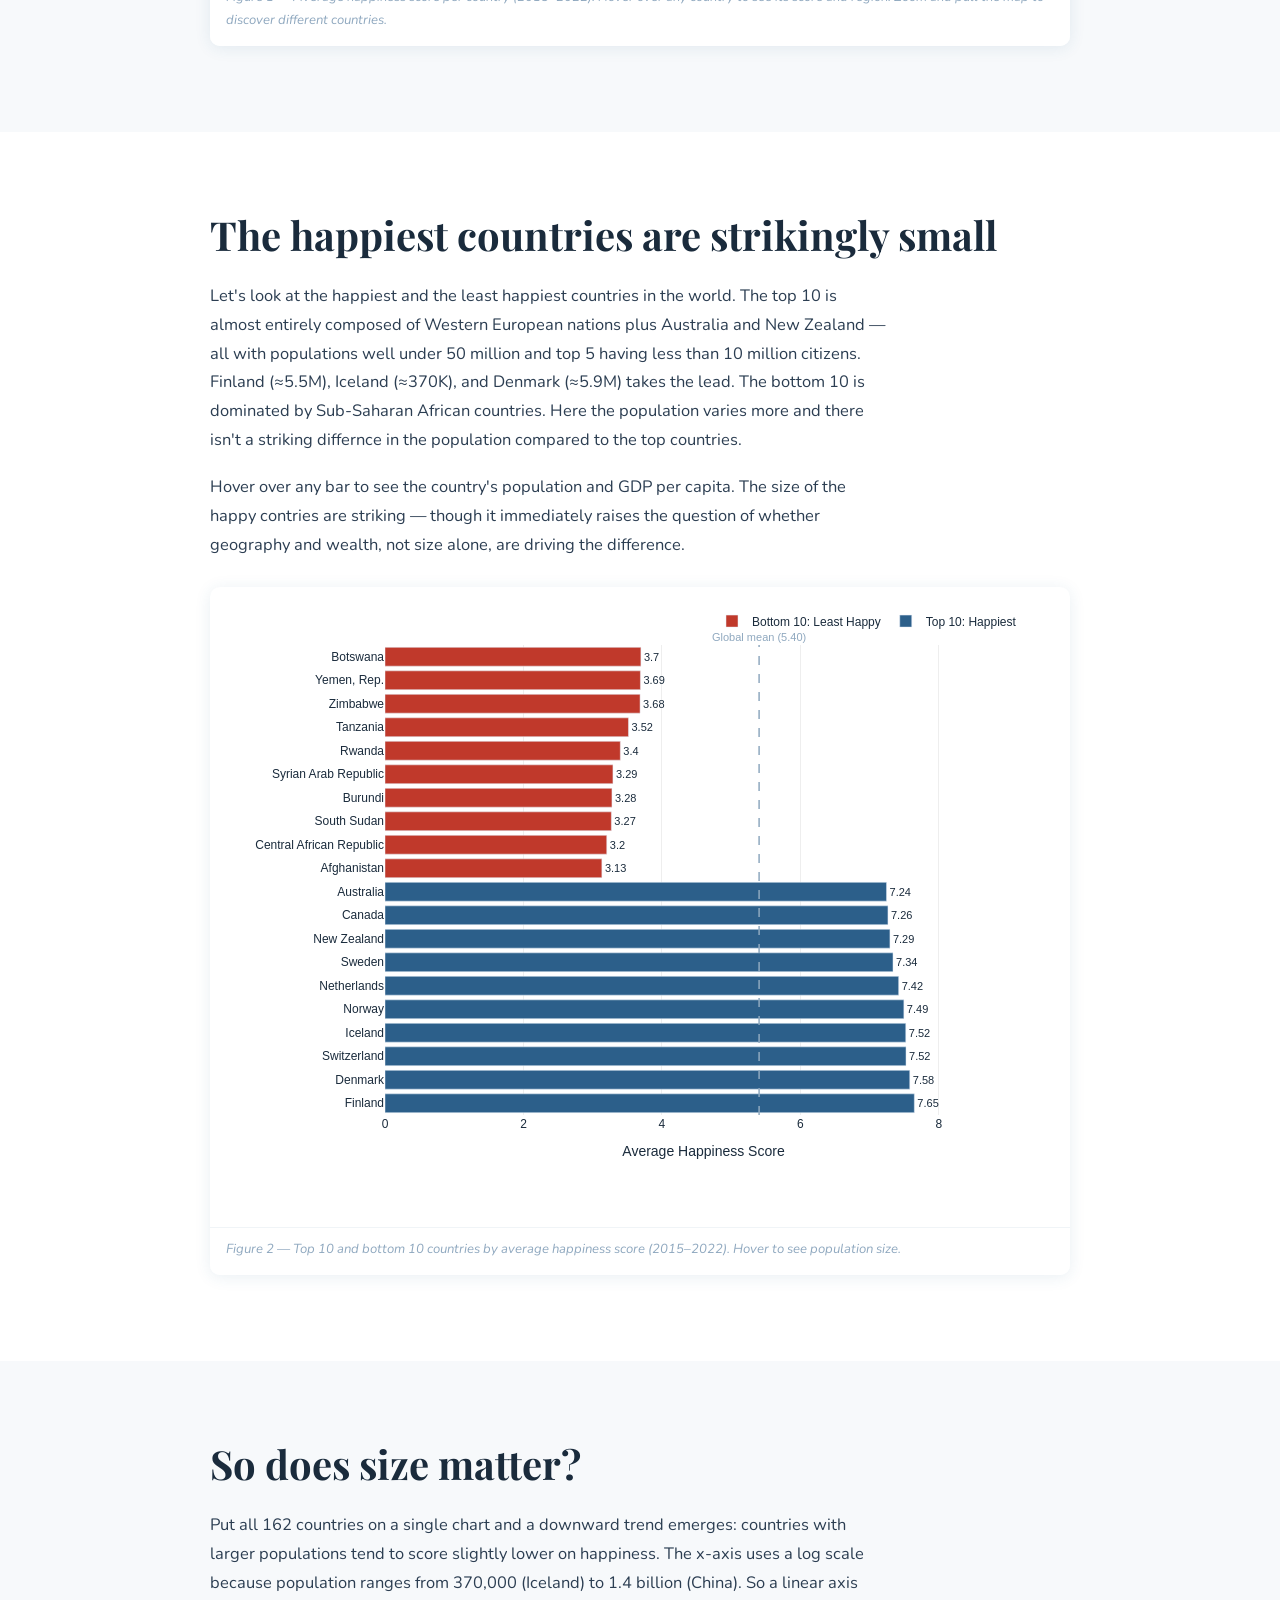
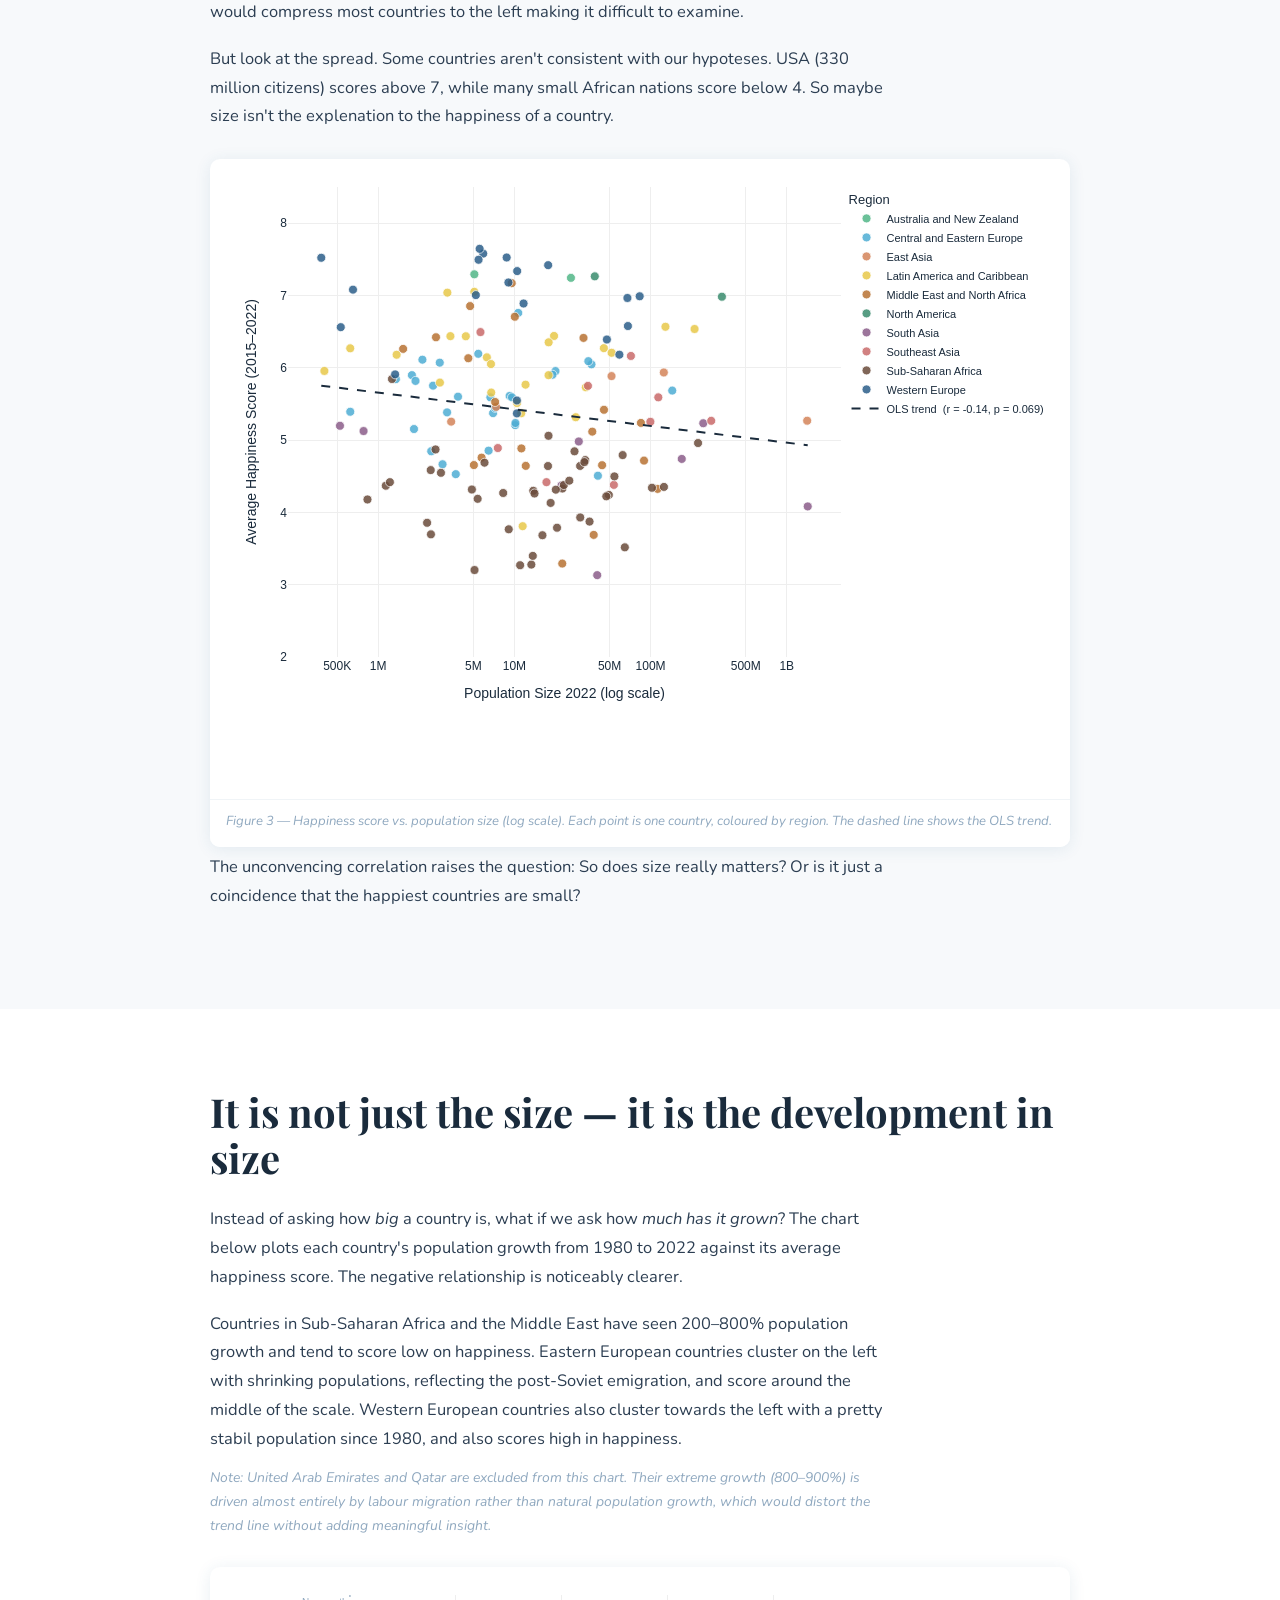
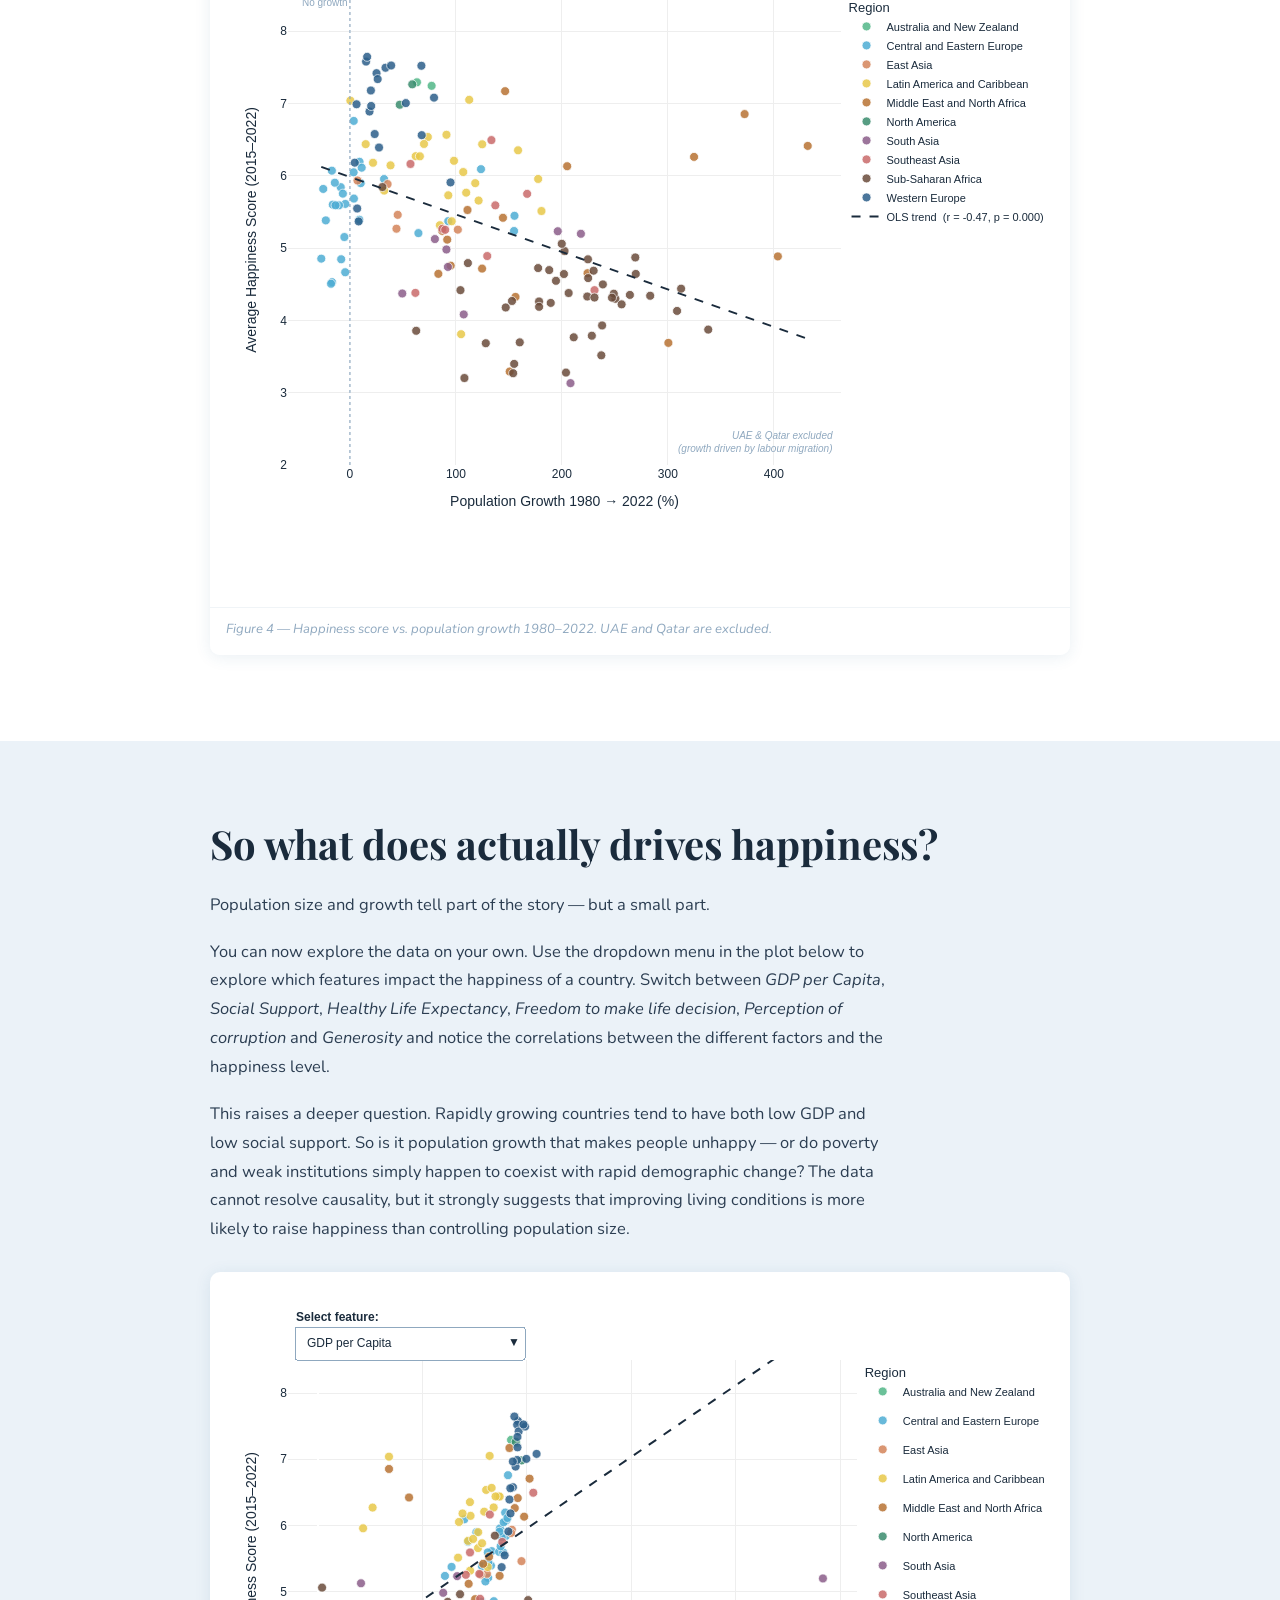
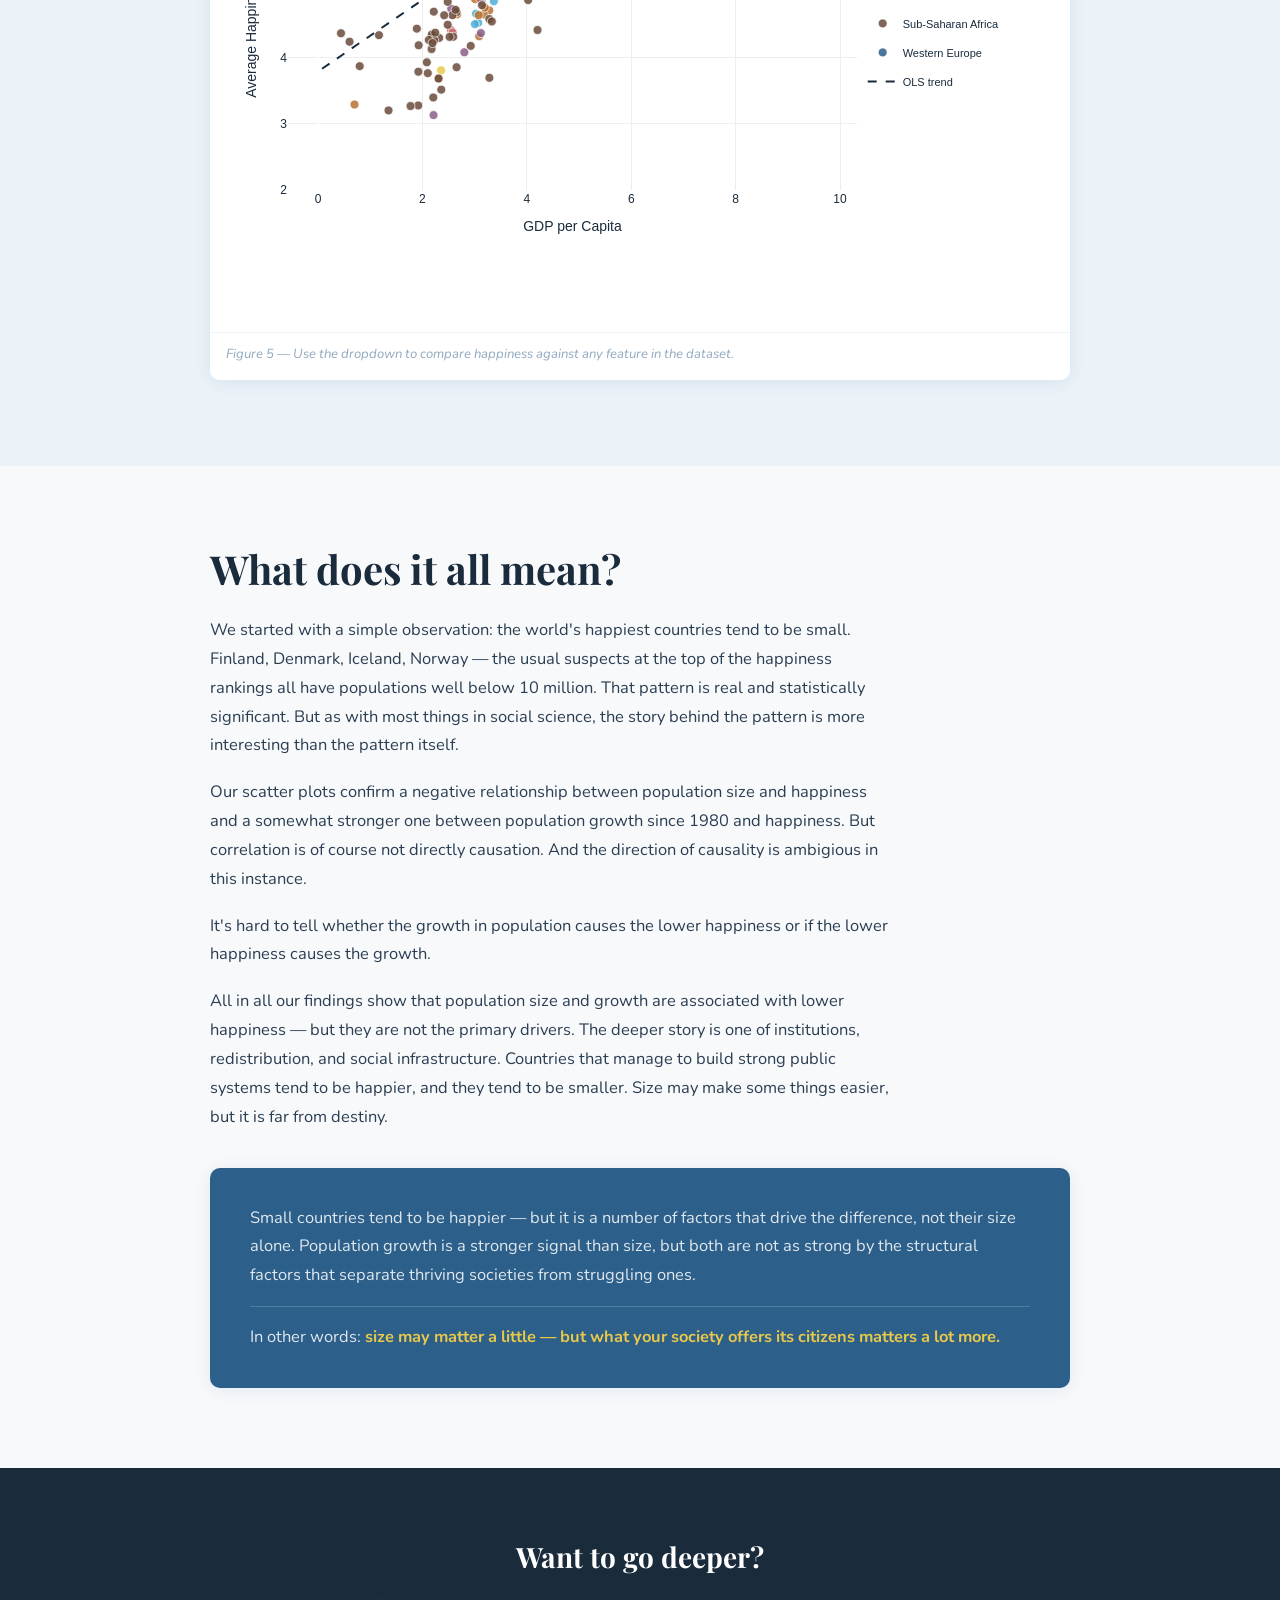
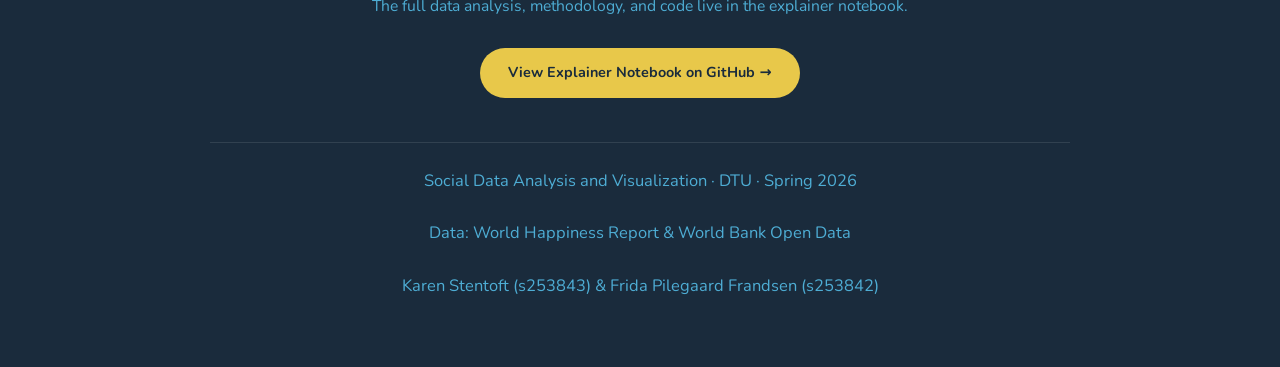
==== commit 8db873d8: "Updated" ====
--- a/index.html
+++ b/index.html
@@ -15,7 +15,7 @@
       <span class="eyebrow">Social Data Analysis &amp; Visualization · DTU · Spring 2026</span>
       <h1 class="site-title">Does Size Matter?</h1>
       <p class="site-subtitle">
-        Exploring whether a country's population size — and how fast it has grown — can explain why some nations are so much happier than others.
+        Exploring whether a country's population size and how fast it has grown can explain why some nations are so much happier than others.
       </p>
       <nav class="site-nav">
         <a href="#map">The map</a>
@@ -38,17 +38,17 @@
           Look at any edition of the World Happiness Report and a pattern immediately jumps out: the countries at the top — Finland, Denmark, Iceland, Norway, New Zealand — are all relatively small nations. Is this a coincidence, or does it reflect something fundamental about the relationship between a society's size and its well-being?
         </p>
         <p>
-          This data story combines the <strong>World Happiness Report</strong> (2015–2022) with <strong>World Bank population data</strong> (1980–2022) to examine 162 countries across both dimensions. Happiness scores are averaged across eight years to smooth out year-to-year noise; population growth is measured as the percentage change since 1980.
-        </p>
-        <p>
-          Start with the map. Notice the deep blue across Northern Europe and the warm red across Sub-Saharan Africa and South Asia. The question we want to answer: is the colour of a country partly determined by how many people live there?
+          This article combines the <strong>World Happiness Report</strong> (2015–2022) with <strong>World Bank population data</strong> (1980–2022) to examine 162 countries across both dimensions. Happiness scores are averaged across eight years to smooth out year-to-year noise; population growth is measured as the percentage change since 1980.
+        </p>
+        <p>
+          We start by looking at a map of the world. The countries are colored according to their averaged happiness score. It's noticeably that the happiness diverges across regions. The question we want to answer: is the colour of a country partly determined by how many people live there?
         </p>
 
         <figure class="fig">
           <iframe src="plot1_choropleth.html" width="100%" height="580" frameborder="0" scrolling="no"
                   title="Figure 1 — World happiness choropleth map"></iframe>
           <figcaption>
-            Figure 1 — Average happiness score per country (2015–2022). Hover over any country to see its score, GDP per capita, social support, and region.
+            Figure 1 — Average happiness score per country (2015–2022). Hover over any country to see its score and region. Zoom and pull the map to discover different countries.
           </figcaption>
         </figure>
       </div>
@@ -59,17 +59,20 @@
       <div class="section-inner">
         <h2>The happiest countries are strikingly small</h2>
         <p>
-          The top 10 is almost entirely composed of Western European nations plus Australia and New Zealand — all with populations well under 50 million. Finland (≈5.5M), Iceland (≈370K), and Denmark (≈5.9M) lead the pack. The bottom 10 is dominated by Sub-Saharan African countries, many with populations in the tens of millions and growing rapidly.
-        </p>
-        <p>
-          Hover over any bar to see the country's population and GDP per capita. The contrast in size is striking — though it immediately raises the question of whether geography and wealth, not size alone, are driving the difference.
+          Let's look at the happiest and the least happiest countries in the world.
+          The top 10 is almost entirely composed of Western European nations plus Australia and New Zealand — all with populations well under 50 million and top 5 having less than 10 million citizens. 
+          Finland (≈5.5M), Iceland (≈370K), and Denmark (≈5.9M) takes the lead.
+          The bottom 10 is dominated by Sub-Saharan African countries. Here the population varies more and there isn't a striking differnce in the population compared to the top countries.
+        </p>
+        <p>
+          Hover over any bar to see the country's population and GDP per capita. The size of the happy contries are striking — though it immediately raises the question of whether geography and wealth, not size alone, are driving the difference.
         </p>
 
         <figure class="fig">
           <iframe src="plot2_top_bottom.html" width="100%" height="640" frameborder="0" scrolling="no"
                   title="Figure 2 — Top and bottom 10 countries by happiness score"></iframe>
           <figcaption>
-            Figure 2 — Top 10 and bottom 10 countries by average happiness score (2015–2022). Hover to see population size and GDP per capita.
+            Figure 2 — Top 10 and bottom 10 countries by average happiness score (2015–2022). Hover to see population size.
           </figcaption>
         </figure>
       </div>
@@ -78,12 +81,12 @@
     <!-- SECTION 3 -->
     <section id="size" class="section">
       <div class="section-inner">
-        <h2>A modest, but real, size effect</h2>
-        <p>
-          Put all 162 countries on a single chart and a downward trend emerges: countries with larger populations tend to score slightly lower on happiness. The x-axis uses a log scale because population ranges from 370,000 (Iceland) to 1.4 billion (China) — a linear axis would compress most countries into a sliver on the left.
-        </p>
-        <p>
-          But look at the spread. The USA (330M) scores above 7; many small African nations score below 4. Colouring by region reveals that a large part of the pattern is geographic — Sub-Saharan African countries are both large-growth nations and low-happiness nations, while Western European countries are both small and happy. Is it size that matters, or something that happens to correlate with size?
+        <h2>So does size matter?</h2>
+        <p>
+          Put all 162 countries on a single chart and a downward trend emerges: countries with larger populations tend to score slightly lower on happiness. The x-axis uses a log scale because population ranges from 370,000 (Iceland) to 1.4 billion (China). So a linear axis would compress most countries to the left making it difficult to examine.
+        </p>
+        <p>
+          But look at the spread. Some countries aren't consistent with our hypoteses. USA (330 million citizens) scores above 7, while many small African nations score below 4. So maybe size isn't the explenation to the happiness of a country.
         </p>
 
         <figure class="fig">
@@ -93,28 +96,34 @@
             Figure 3 — Happiness score vs. population size (log scale). Each point is one country, coloured by region. The dashed line shows the OLS trend.
           </figcaption>
         </figure>
+
+        <p>
+            The unconvencing correlation raises the question: So does size really matters? Or is it just a coincidence that the happiest countries are small?
+        </p>
       </div>
     </section>
 
     <!-- SECTION 4 -->
     <section id="growth" class="section section--alt">
       <div class="section-inner">
-        <h2>It is not just size — it is trajectory</h2>
-        <p>
-          Instead of asking how <em>big</em> a country is, what if we ask how <em>fast it has changed</em>? The chart below plots each country's percentage population growth from 1980 to 2022 against its average happiness score. The negative relationship is noticeably clearer.
-        </p>
-        <p>
-          Countries in Sub-Saharan Africa and the Middle East have seen 200–800% population growth and tend to score low on happiness. Eastern European countries cluster on the left with shrinking populations — a reflection of post-Soviet emigration — and score around the middle of the scale.
+        <h2>It is not just the size — it is the development in size</h2>
+        <p>
+          Instead of asking how <em>big</em> a country is, what if we ask how <em>much has it grown</em>? The chart below plots each country's population growth from 1980 to 2022 against its average happiness score. The negative relationship is noticeably clearer.
+        </p>
+        <p>
+          Countries in Sub-Saharan Africa and the Middle East have seen 200–800% population growth and tend to score low on happiness. 
+          Eastern European countries cluster on the left with shrinking populations, reflecting the post-Soviet emigration, and score around the middle of the scale.
+          Western European countries also cluster towards the left with a pretty stabil population since 1980, and also scores high in happiness.
         </p>
         <p class="note">
-          Note: UAE, Qatar, and Saudi Arabia are excluded from this chart. Their extreme growth (800–900%) is driven almost entirely by labour migration rather than natural population growth, which would distort the trend line without adding meaningful insight.
+          Note: United Arab Emirates and Qatar are excluded from this chart. Their extreme growth (800–900%) is driven almost entirely by labour migration rather than natural population growth, which would distort the trend line without adding meaningful insight.
         </p>
 
         <figure class="fig">
           <iframe src="plot4_scatter_growth.html" width="100%" height="640" frameborder="0" scrolling="no"
                   title="Figure 4 — Happiness vs. population growth scatter"></iframe>
           <figcaption>
-            Figure 4 — Happiness score vs. population growth 1980–2022. UAE, Qatar, and Saudi Arabia are excluded (growth driven by labour migration, not births).
+            Figure 4 — Happiness score vs. population growth 1980–2022. UAE and Qatar are excluded.
           </figcaption>
         </figure>
       </div>
@@ -123,9 +132,12 @@
     <!-- SECTION 5 — FEATURE EXPLORER -->
     <section id="explore" class="section section--explore">
       <div class="section-inner">
-        <h2>What actually drives happiness?</h2>
-        <p>
-          Population size and growth tell part of the story — but a small part. Use the dropdown below to explore all features in the dataset. Switch to <em>GDP per Capita</em>, <em>Social Support</em>, or <em>Healthy Life Expectancy</em> and watch: the weak negative relationship disappears and a clear, tight positive relationship emerges.
+        <h2>So what does actually drives happiness?</h2>
+        <p>
+          Population size and growth tell part of the story — but a small part.
+        </p>
+        <p>
+            You can now explore the data on your own. Use the dropdown menu in the plot below to explore which features impact the happiness of a country. Switch between <em>GDP per Capita</em>, <em>Social Support</em>, <em>Healthy Life Expectancy</em>, <em>Freedom to make life decision</em>, <em>Perception of corruption</em> and <em>Generosity</em> and notice the correlations between the different factors and the happiness level.
         </p>
         <p>
           This raises a deeper question. Rapidly growing countries tend to have both low GDP and low social support. So is it population growth that makes people unhappy — or do poverty and weak institutions simply happen to coexist with rapid demographic change? The data cannot resolve causality, but it strongly suggests that improving living conditions is more likely to raise happiness than controlling population size.
@@ -146,15 +158,32 @@
       <div class="section-inner">
         <h2>What does it all mean?</h2>
         <p>
-          We started with a simple observation: the world's happiest countries are small. That observation holds up — there is a statistically significant negative relationship between population size and happiness, and an even stronger one between population growth and happiness.
-        </p>
-        <p>
-          But the headline finding is what we <em>don't</em> find. Once you look at GDP per capita, social support, and healthy life expectancy, the population effect shrinks considerably. The countries that are both populous and unhappy are also the countries with weak institutions, low incomes, and poor health infrastructure. The countries that are both small and happy are also the countries with strong safety nets, high trust, and long lives.
+            We started with a simple observation: the world's happiest countries tend to be small. 
+            Finland, Denmark, Iceland, Norway — the usual suspects at the top of the happiness rankings all have populations well below 10 million. 
+            That pattern is real and statistically significant. But as with most things in social science, the story behind the pattern is more interesting than the pattern itself.
+        </p>
+        <p>
+            Our scatter plots confirm a negative relationship between population size and happiness 
+            and a somewhat stronger one between population growth since 1980 and happiness. 
+            But correlation is of course not directly causation. And the direction of causality is ambigious in this instance.
+        </p>
+        <p>
+            It's hard to tell whether the growth in population causes the lower happiness or if the lower happiness causes the growth.
+        </p>
+        <p>
+            All in all our findings show that
+            population size and growth are associated with lower happiness — but they are not the primary drivers. 
+            The deeper story is one of institutions, redistribution, and social infrastructure. 
+            Countries that manage to build strong public systems tend to be happier, and they tend to be smaller. 
+            Size may make some things easier, but it is far from destiny.
         </p>
 
         <div class="conclusion-box">
           <p>
-            Small countries tend to be happier — but it is their wealth, social cohesion, and institutions that drive the difference, not their size alone. Population growth is a stronger signal than size, but both are dwarfed by the structural factors that separate thriving societies from struggling ones.
+            Small countries tend to be happier — but it is a number of factors that drive the difference, 
+            not their size alone. 
+            Population growth is a stronger signal than size, but both are not as strong by the structural 
+            factors that separate thriving societies from struggling ones.
           </p>
           <p class="conclusion-box__coda">
             In other words: <strong>size may matter a little — but what your society offers its citizens matters a lot more.</strong>
--- a/style.css
+++ b/style.css
@@ -183,7 +183,7 @@
 /* ── FOOTER ──────────────────────────────────────────────────── */
 .site-footer {
   background: var(--text);
-  color: rgba(255,255,255,0.7);
+  color: var(--accent);
   padding: 64px 24px 48px;
   text-align: center;
 }
@@ -197,7 +197,10 @@
 .footer-inner > p {
   font-size: 0.98rem;
   margin-bottom: 28px;
-  opacity: 0.7;
+  margin: 0 auto 28px;
+  /* opacity: 0.7; */
+  color: var(--accent);
+  text-align: center;
 }
 .notebook-btn {
   display: inline-block;
@@ -225,6 +228,9 @@
 }
 .footer-meta a { color: var(--accent); text-decoration: none; }
 .footer-meta a:hover { color: var(--highlight); }
+.footer-meta p {
+  color: var(--accent);
+}
 
 /* ── SCROLLBAR ───────────────────────────────────────────────── */
 ::-webkit-scrollbar { width: 6px; }
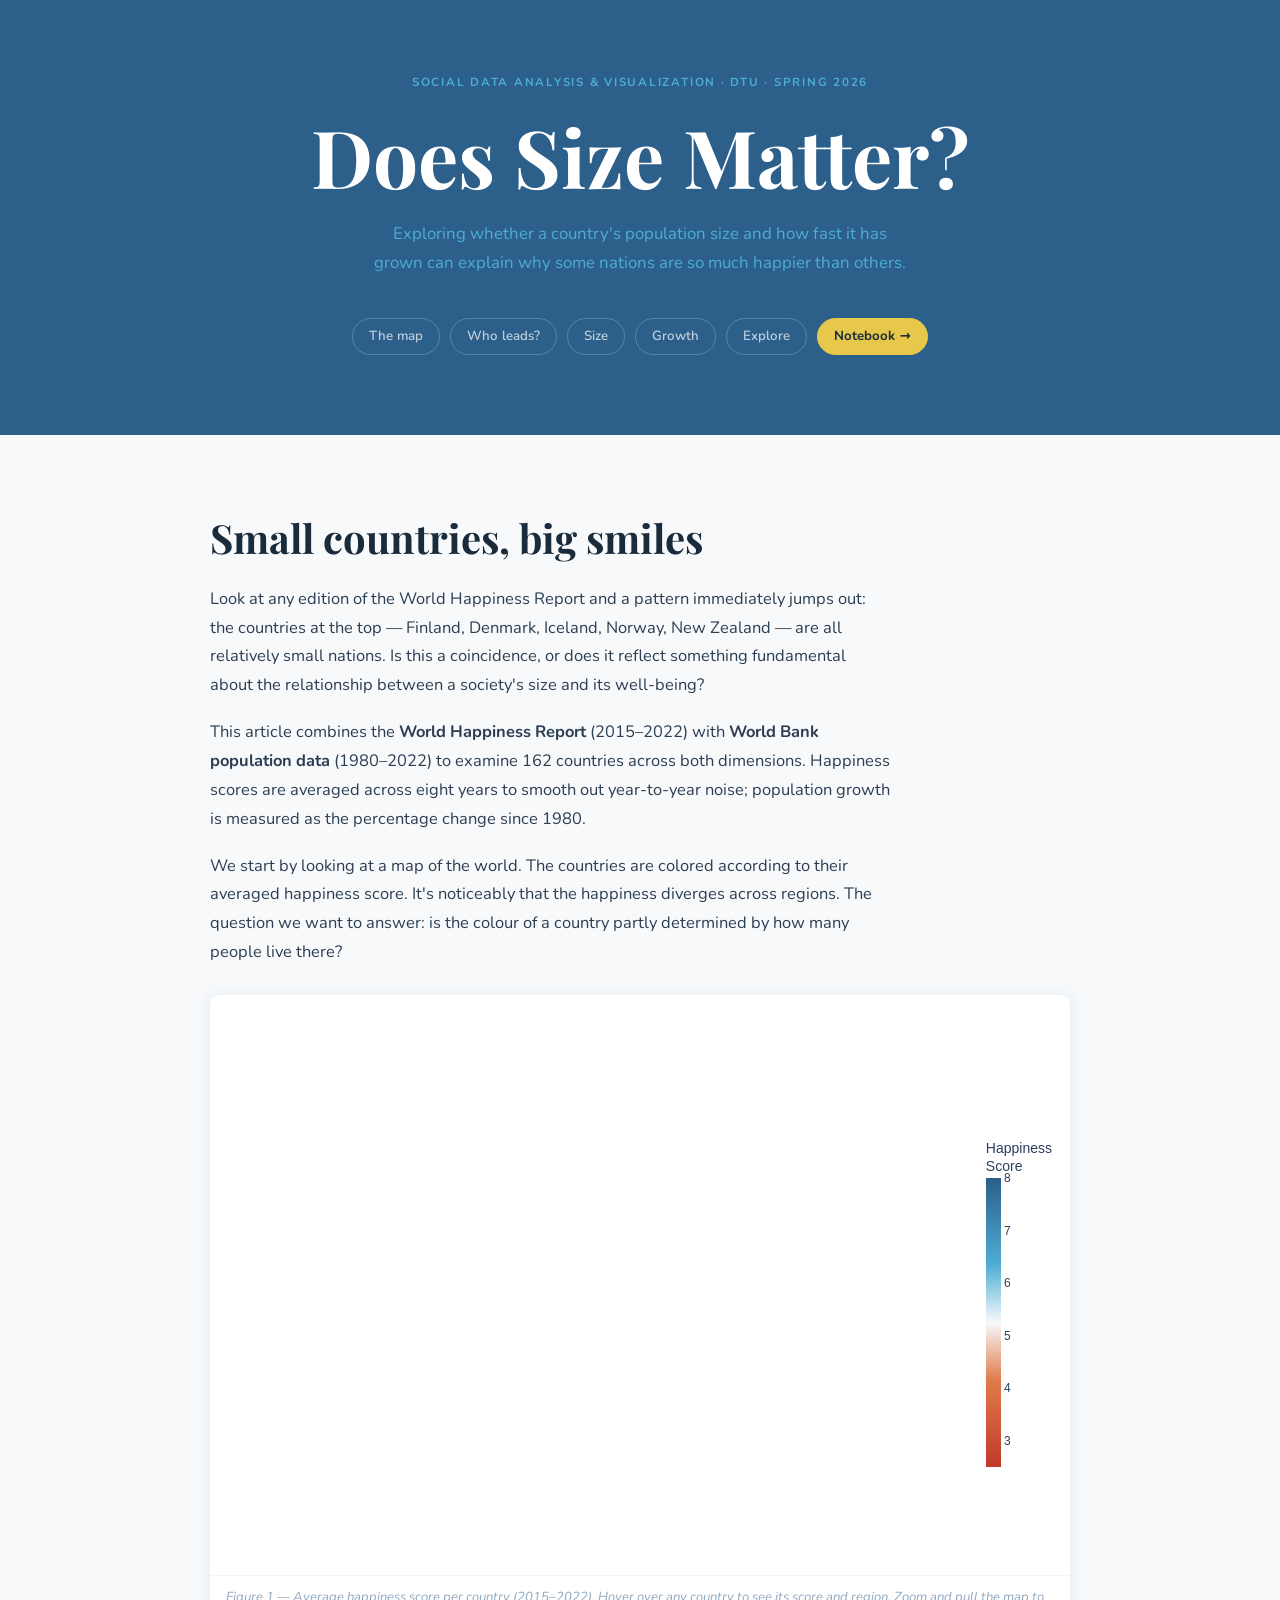
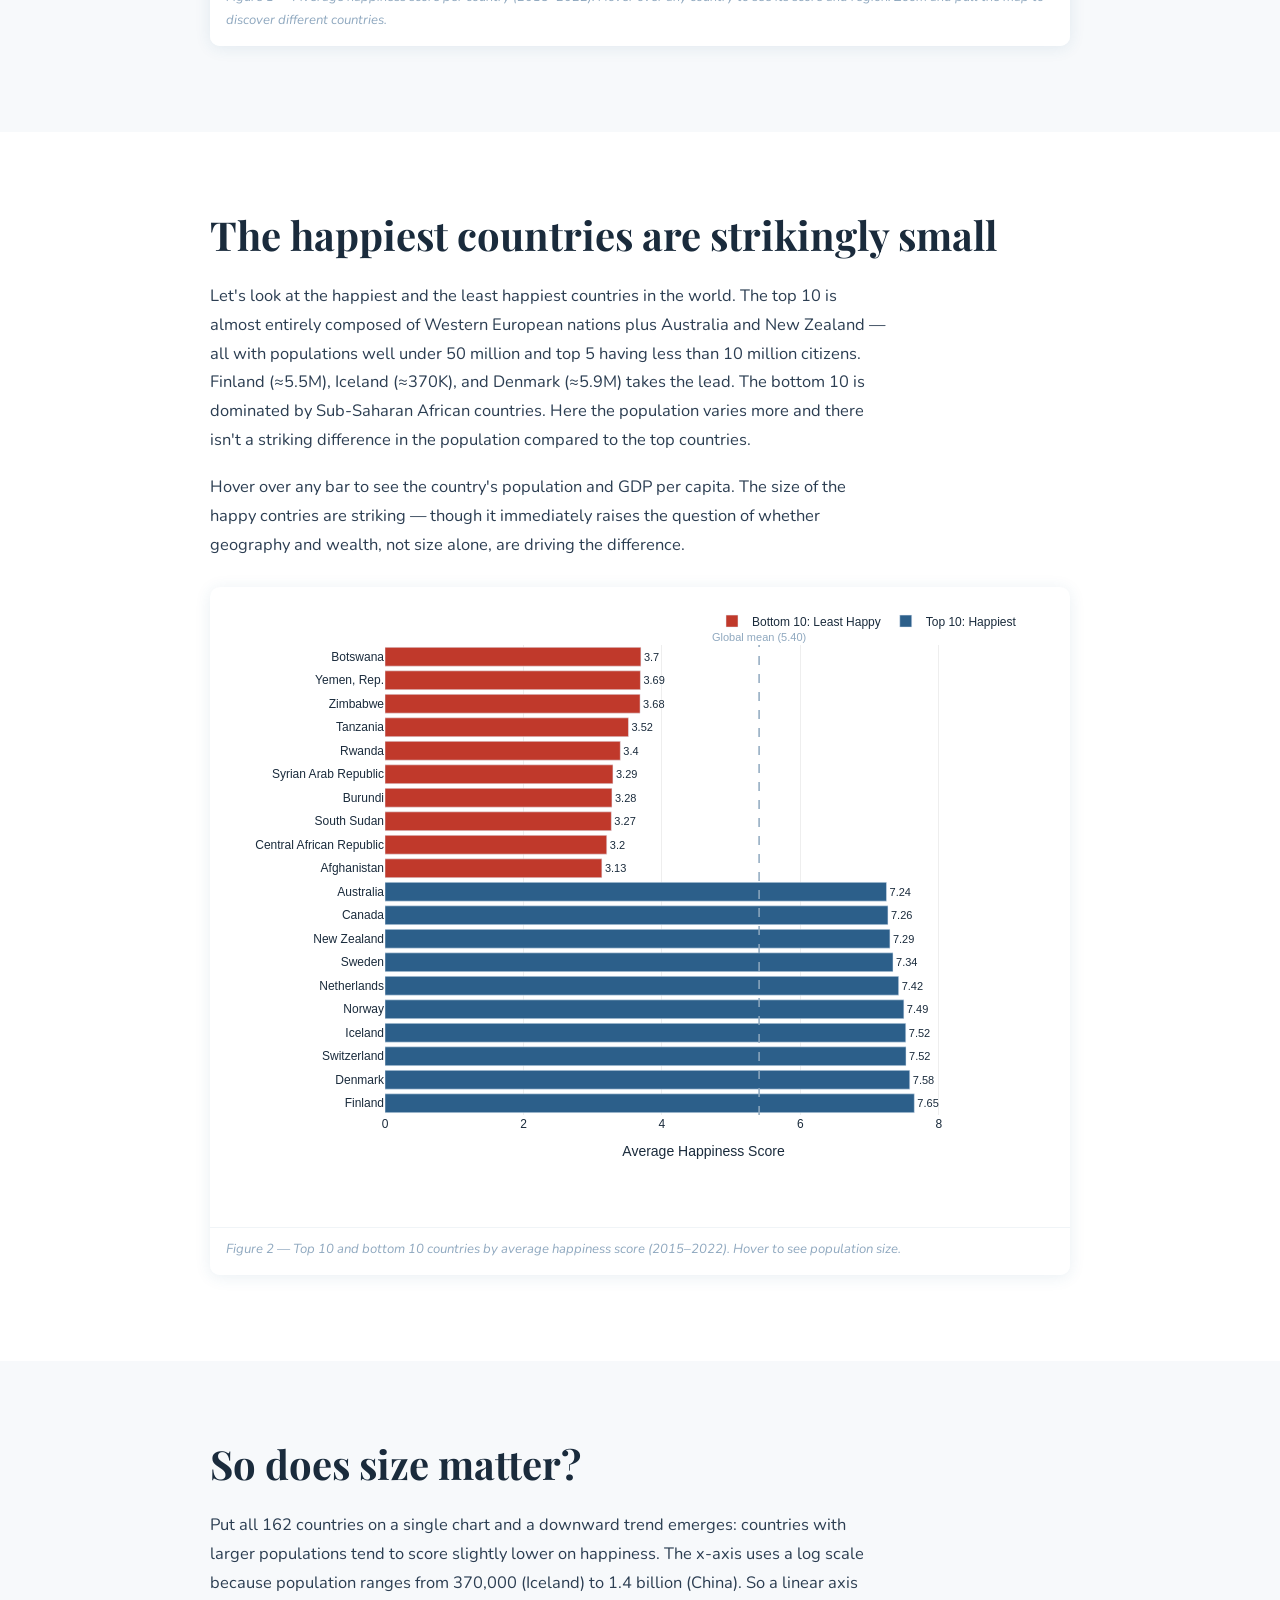
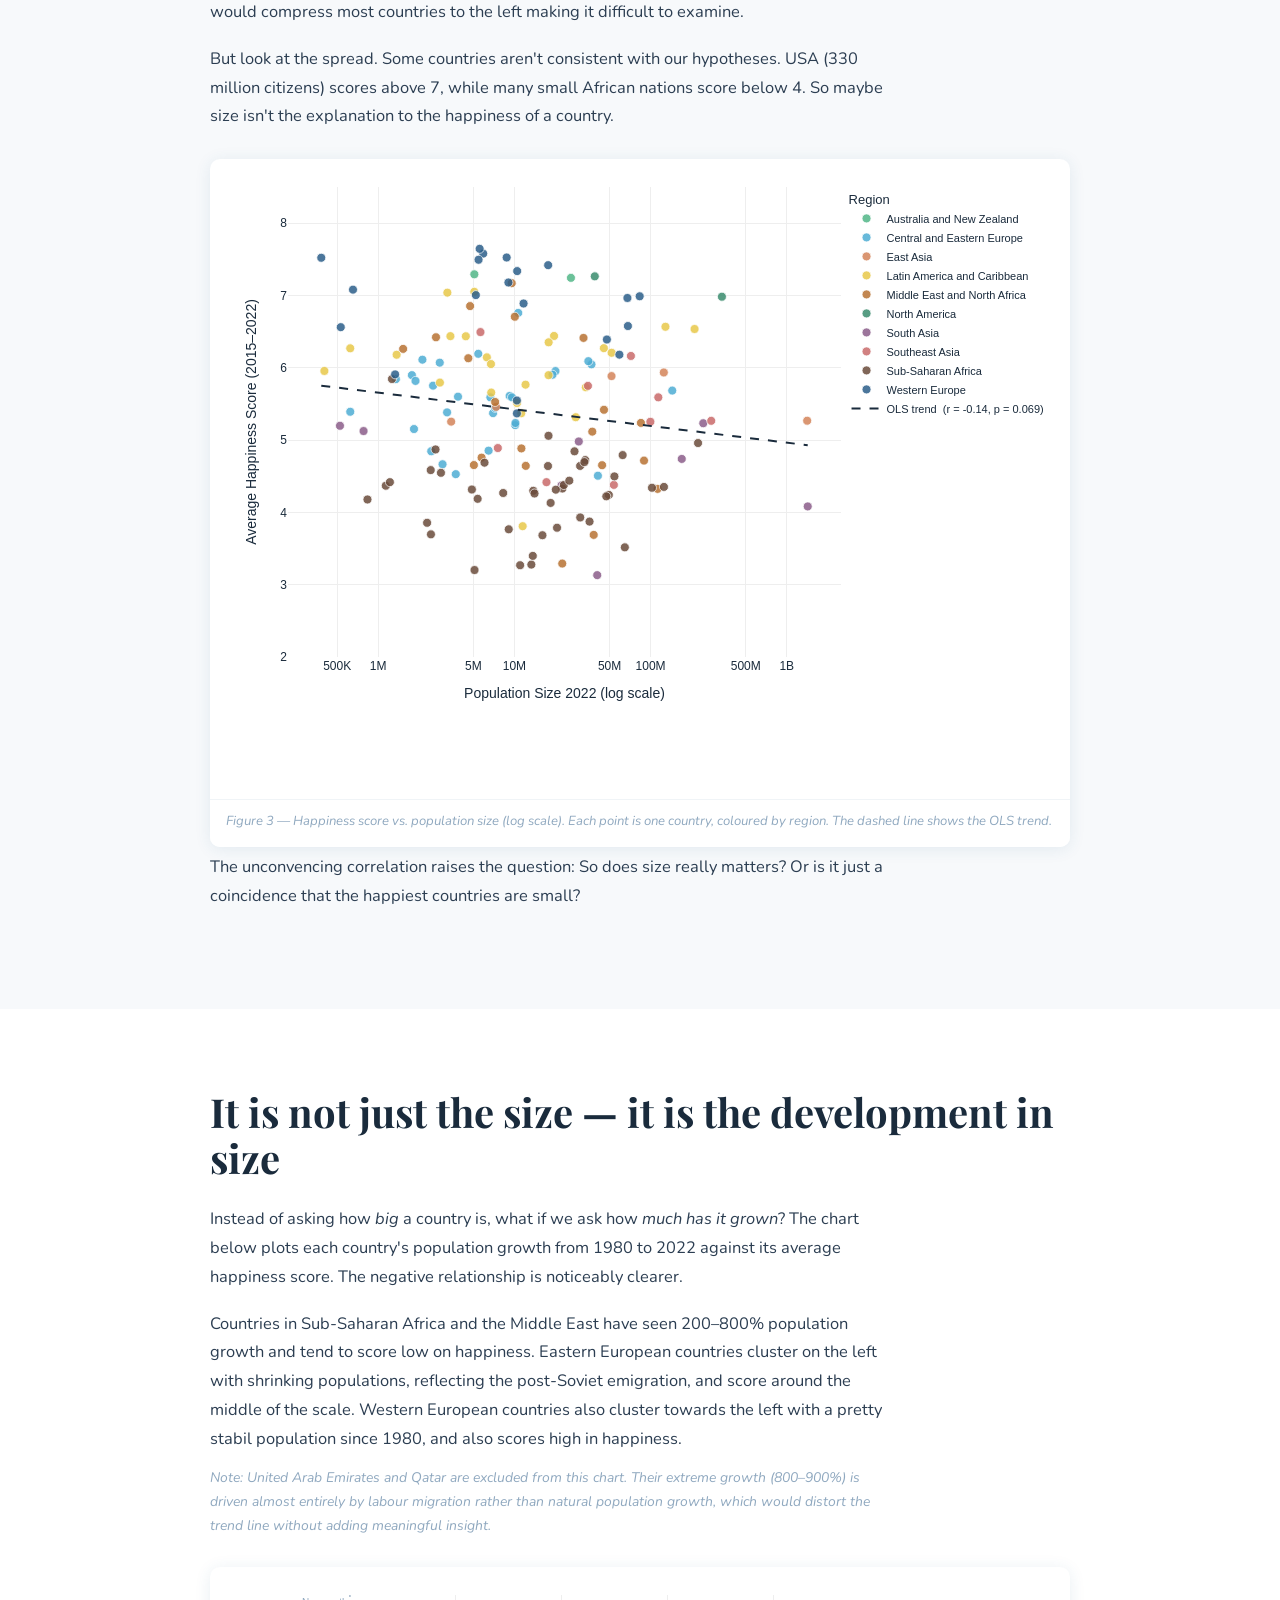
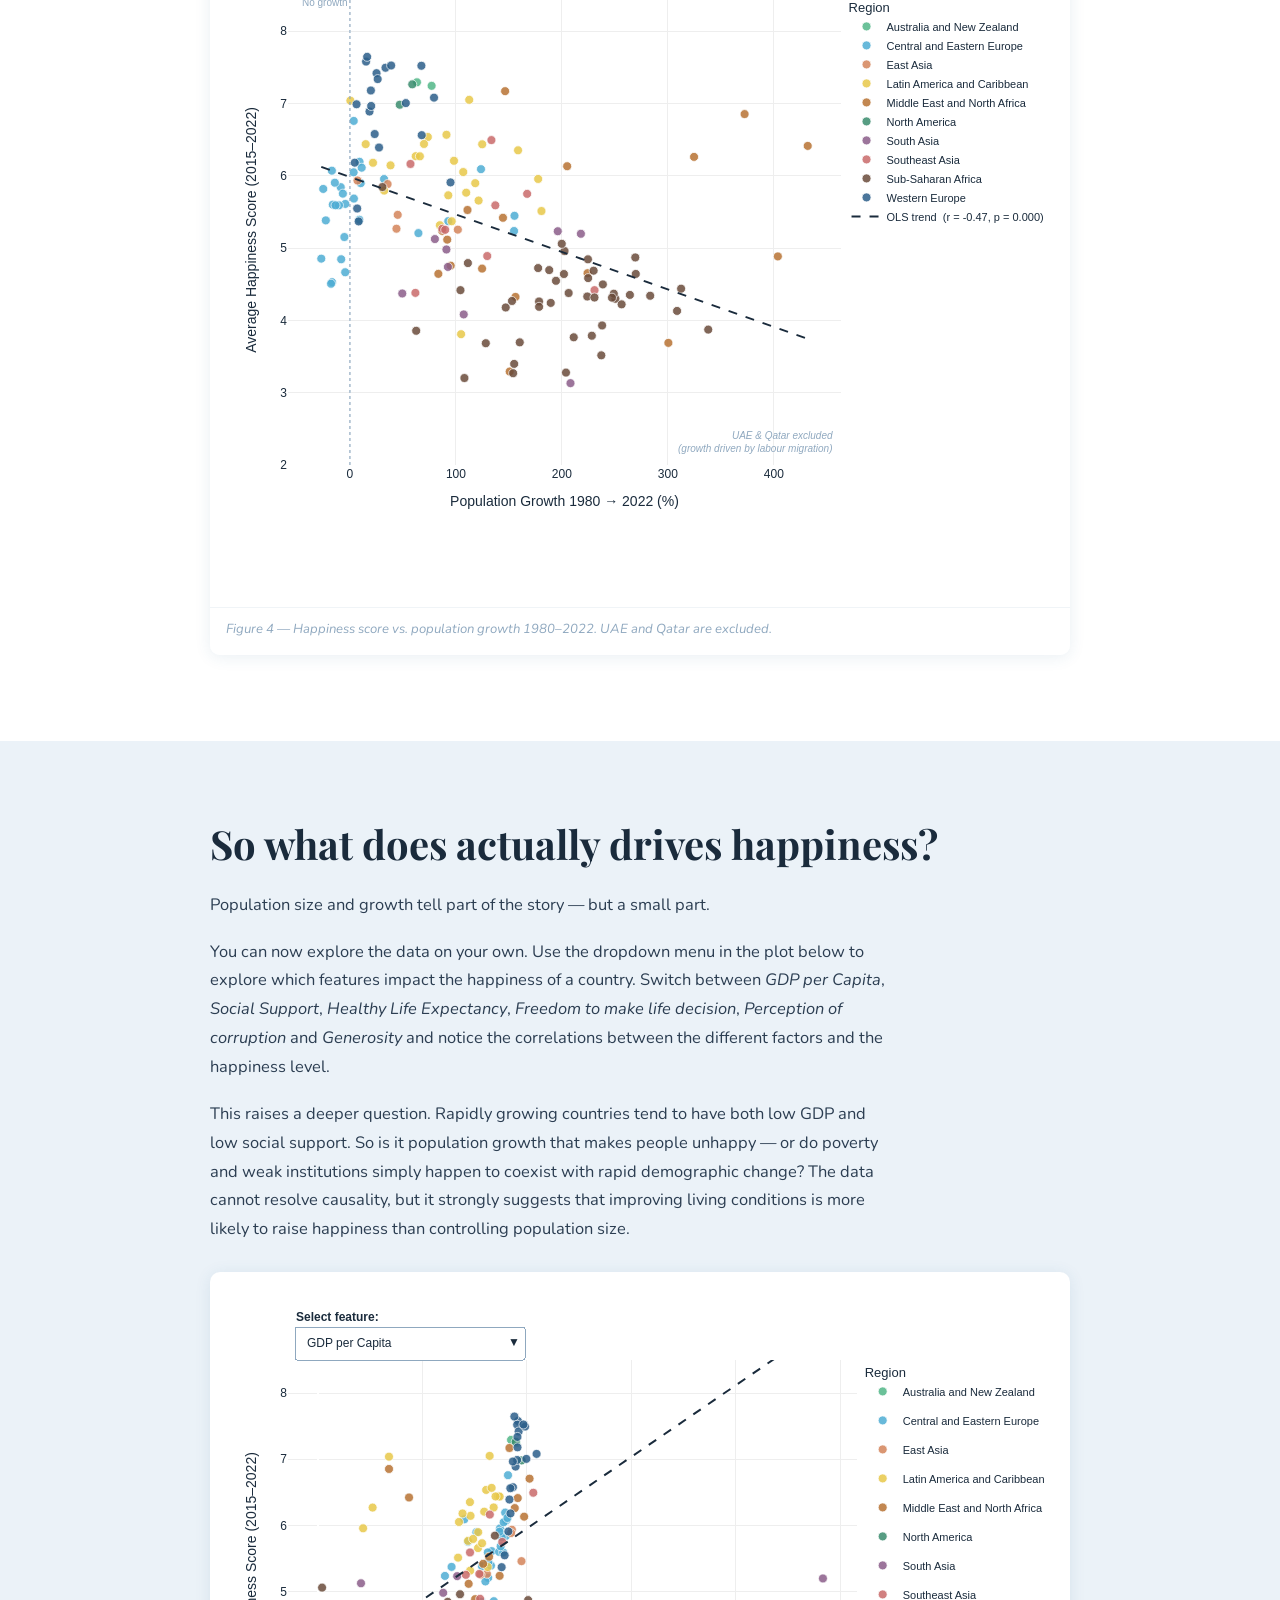
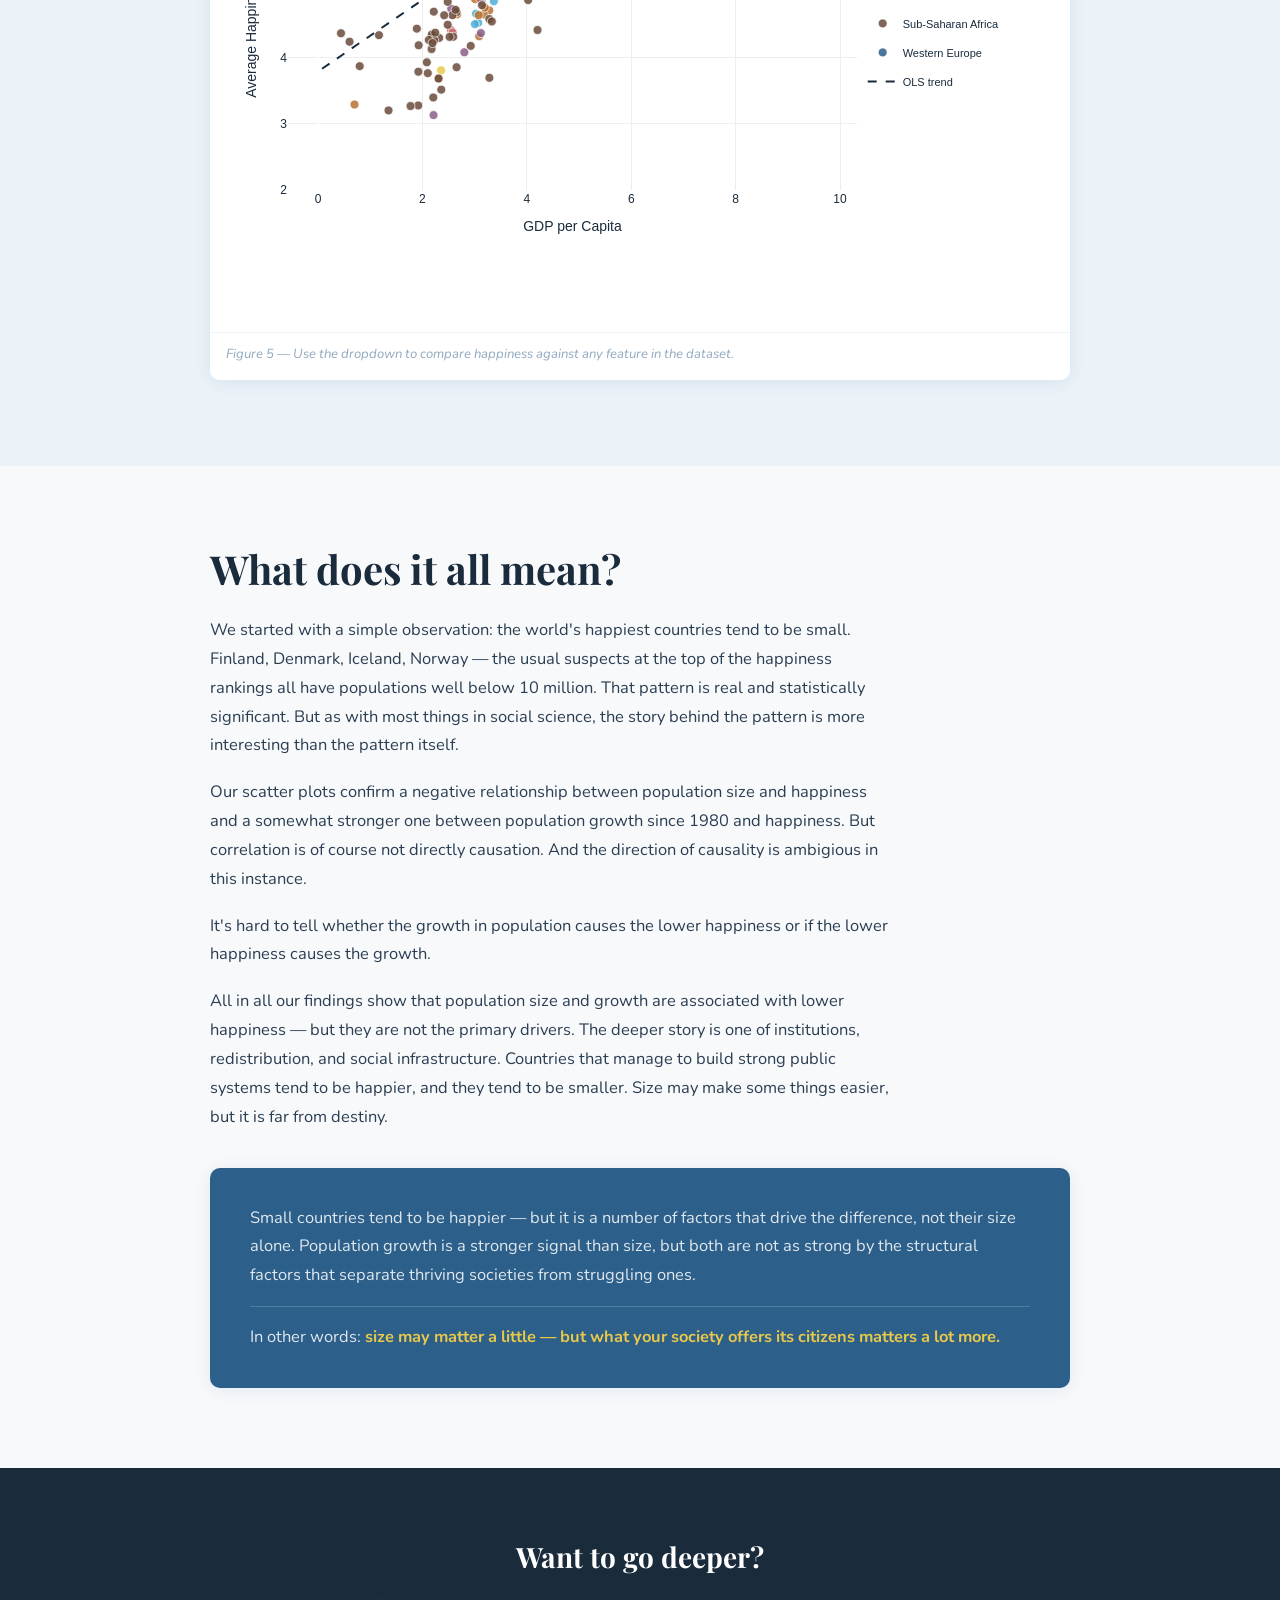
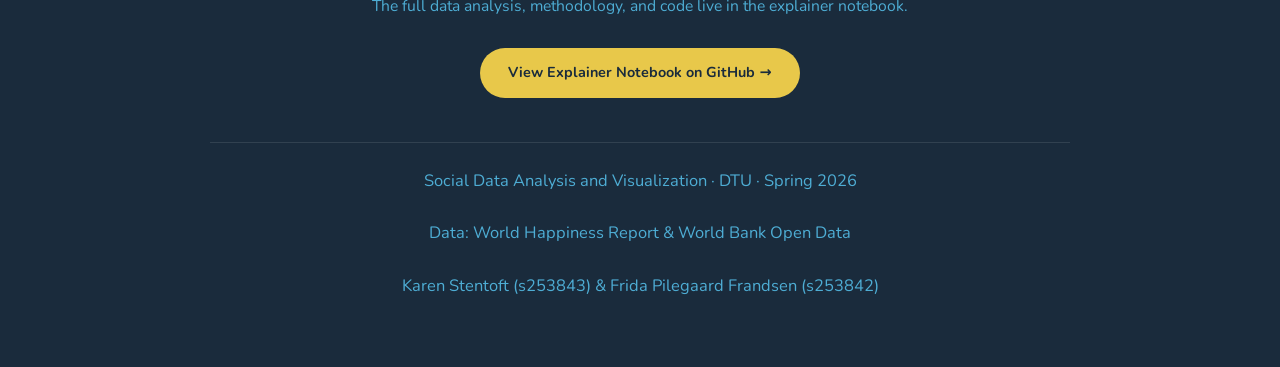
==== commit 3b201f6d: "small changes" ====
--- a/index.html
+++ b/index.html
@@ -62,7 +62,7 @@
           Let's look at the happiest and the least happiest countries in the world.
           The top 10 is almost entirely composed of Western European nations plus Australia and New Zealand — all with populations well under 50 million and top 5 having less than 10 million citizens. 
           Finland (≈5.5M), Iceland (≈370K), and Denmark (≈5.9M) takes the lead.
-          The bottom 10 is dominated by Sub-Saharan African countries. Here the population varies more and there isn't a striking differnce in the population compared to the top countries.
+          The bottom 10 is dominated by Sub-Saharan African countries. Here the population varies more and there isn't a striking difference in the population compared to the top countries.
         </p>
         <p>
           Hover over any bar to see the country's population and GDP per capita. The size of the happy contries are striking — though it immediately raises the question of whether geography and wealth, not size alone, are driving the difference.
@@ -86,7 +86,7 @@
           Put all 162 countries on a single chart and a downward trend emerges: countries with larger populations tend to score slightly lower on happiness. The x-axis uses a log scale because population ranges from 370,000 (Iceland) to 1.4 billion (China). So a linear axis would compress most countries to the left making it difficult to examine.
         </p>
         <p>
-          But look at the spread. Some countries aren't consistent with our hypoteses. USA (330 million citizens) scores above 7, while many small African nations score below 4. So maybe size isn't the explenation to the happiness of a country.
+          But look at the spread. Some countries aren't consistent with our hypotheses. USA (330 million citizens) scores above 7, while many small African nations score below 4. So maybe size isn't the explanation to the happiness of a country.
         </p>
 
         <figure class="fig">
